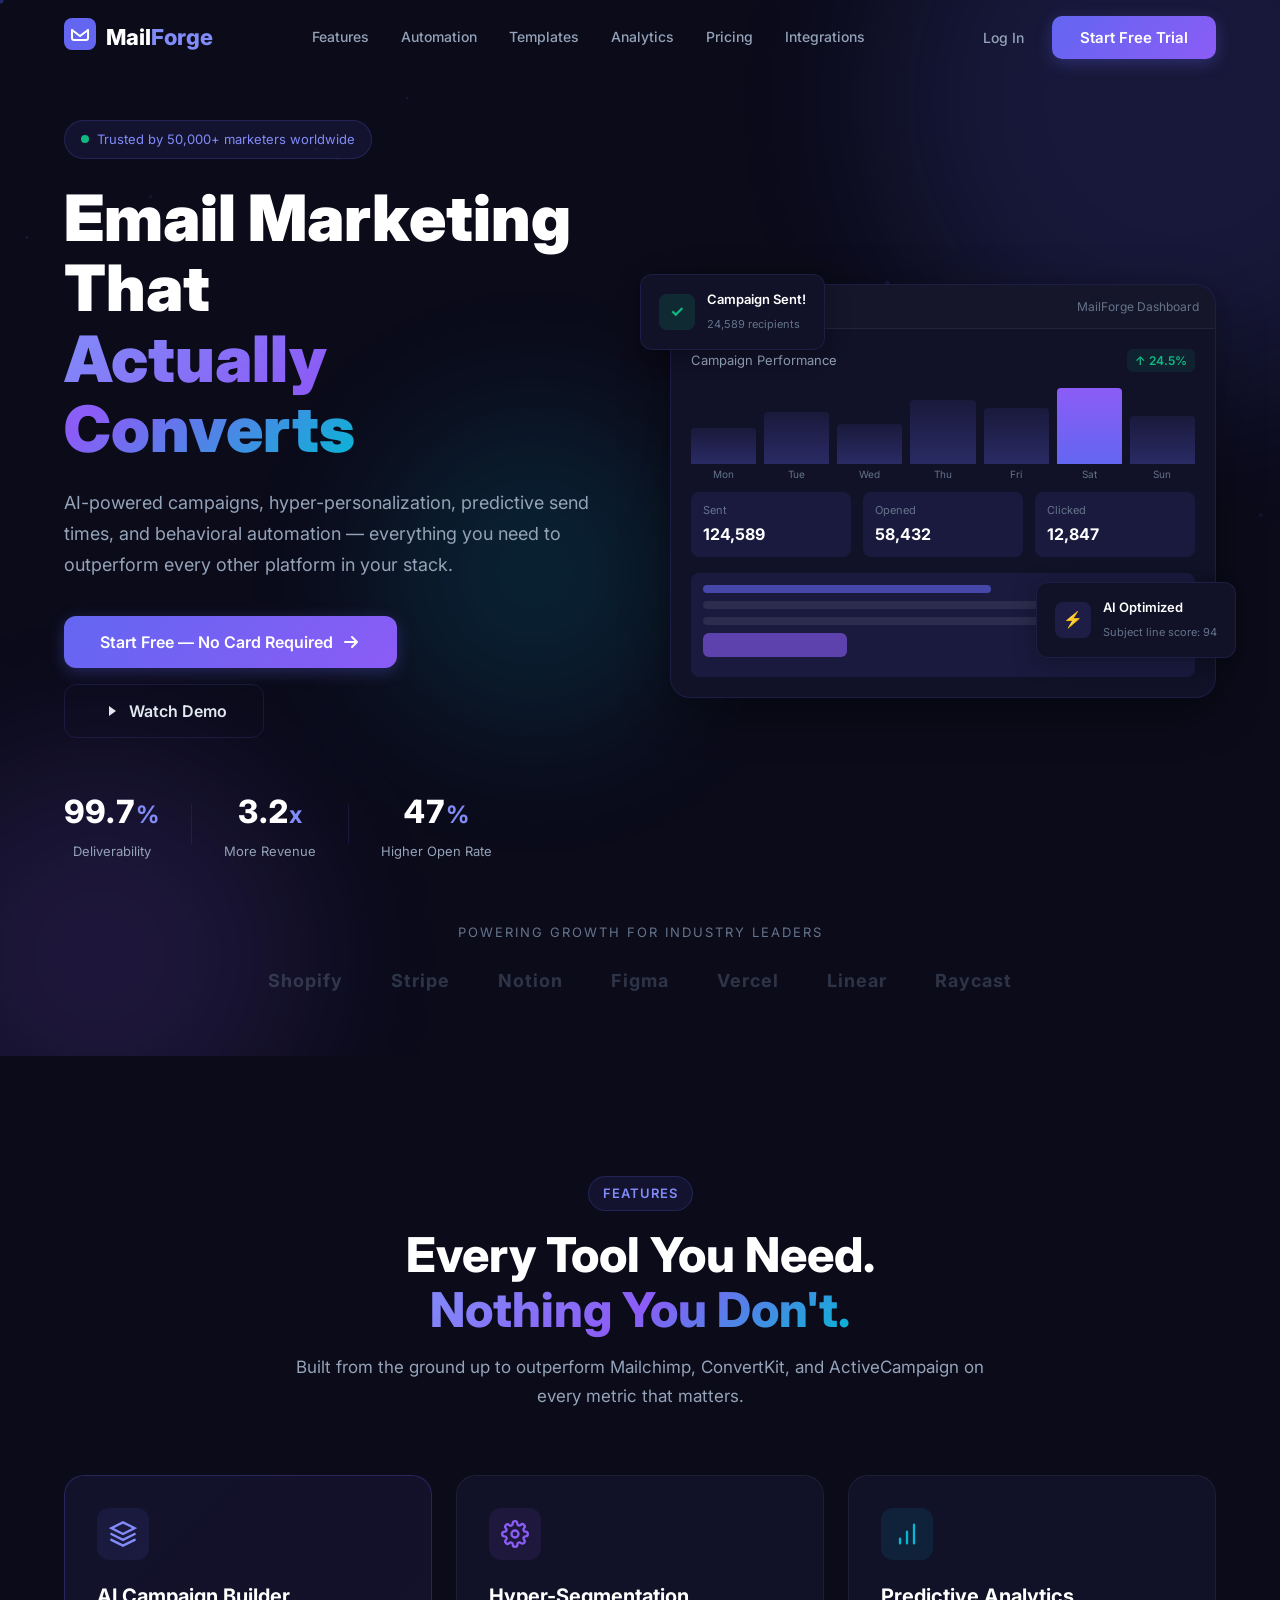
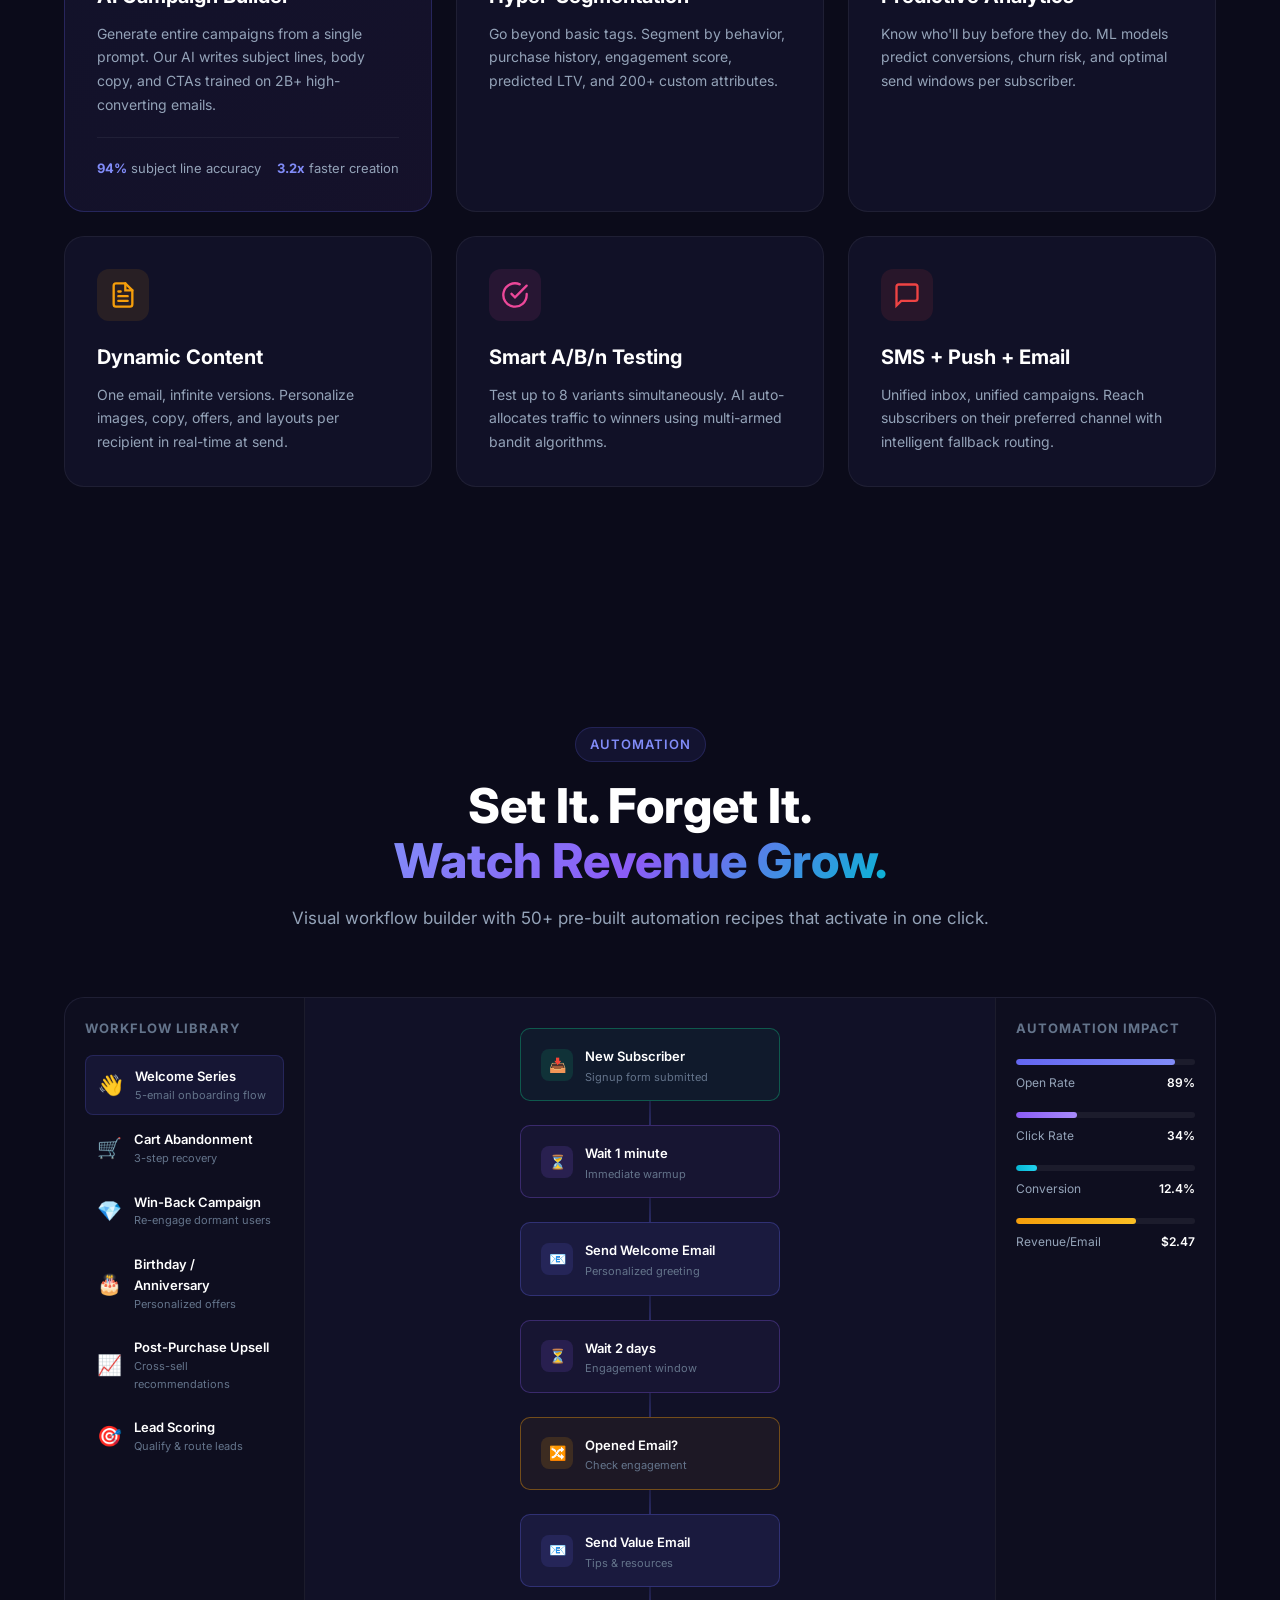
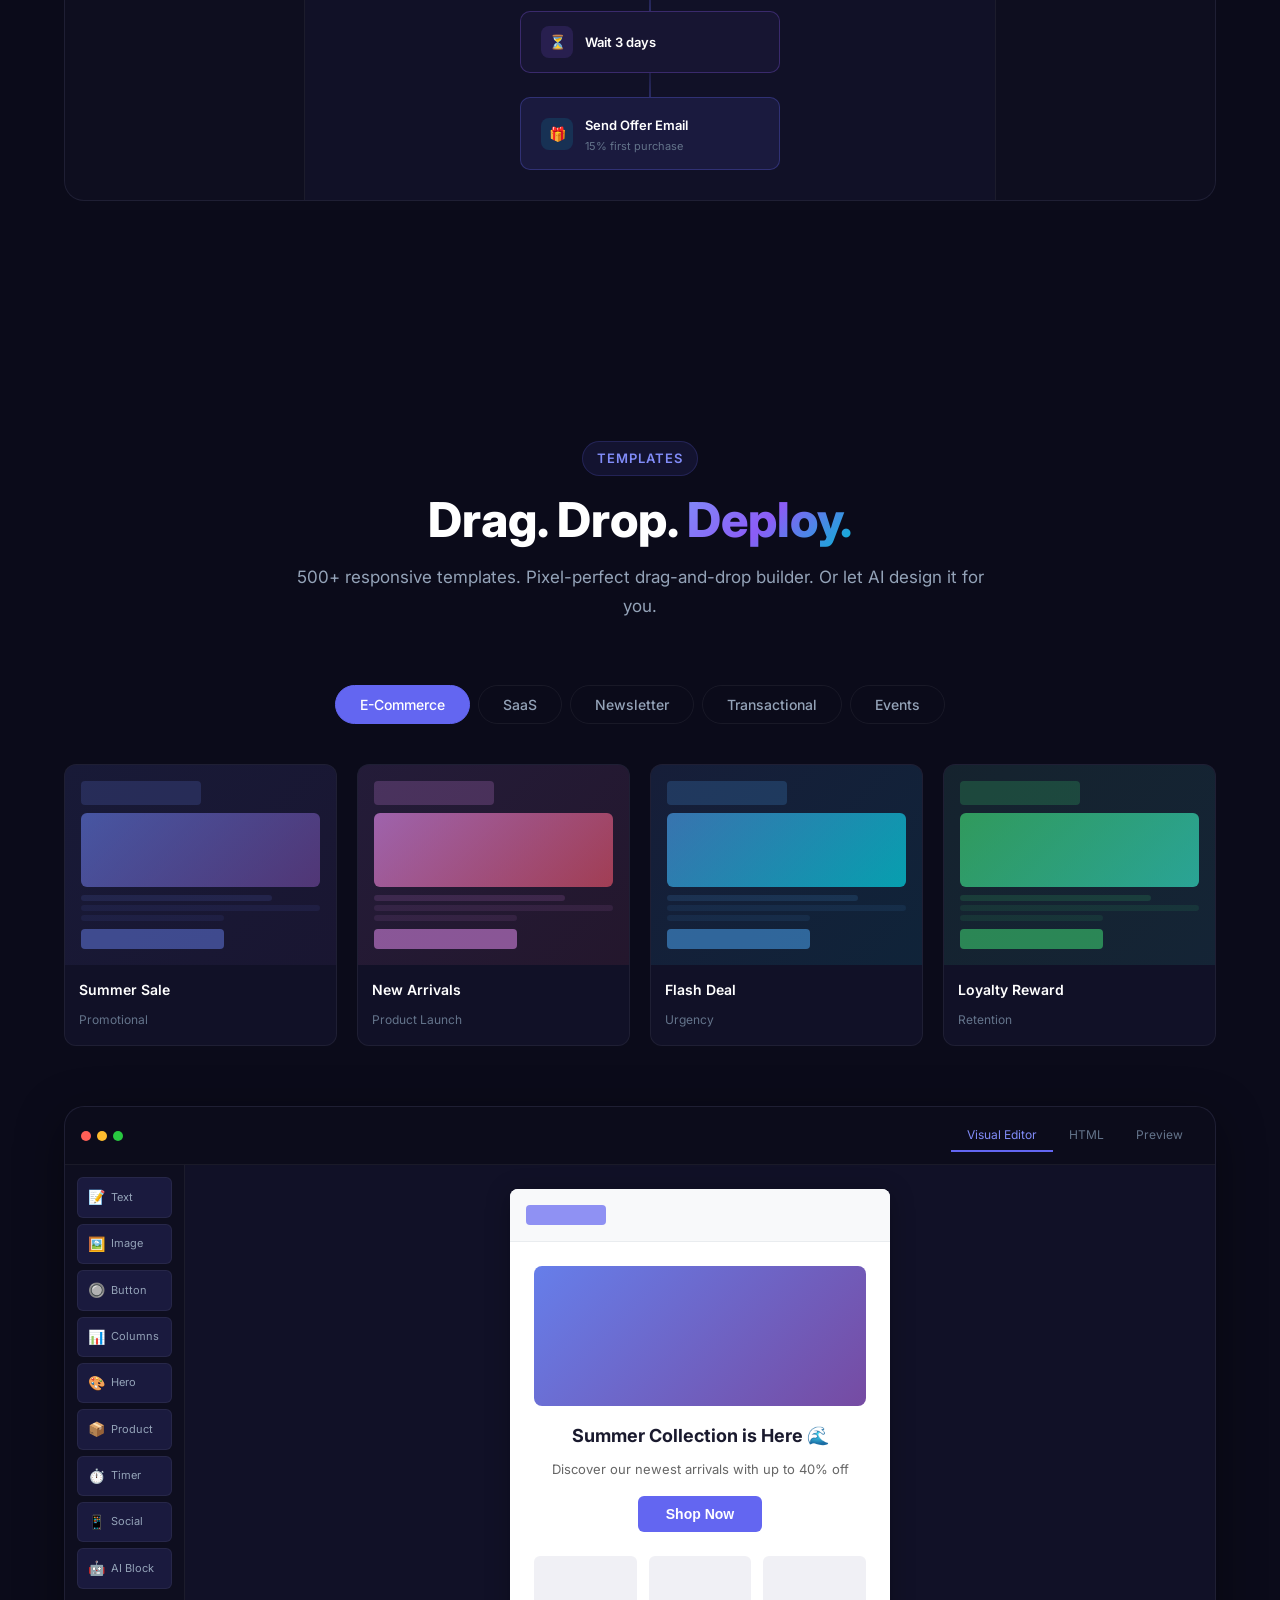
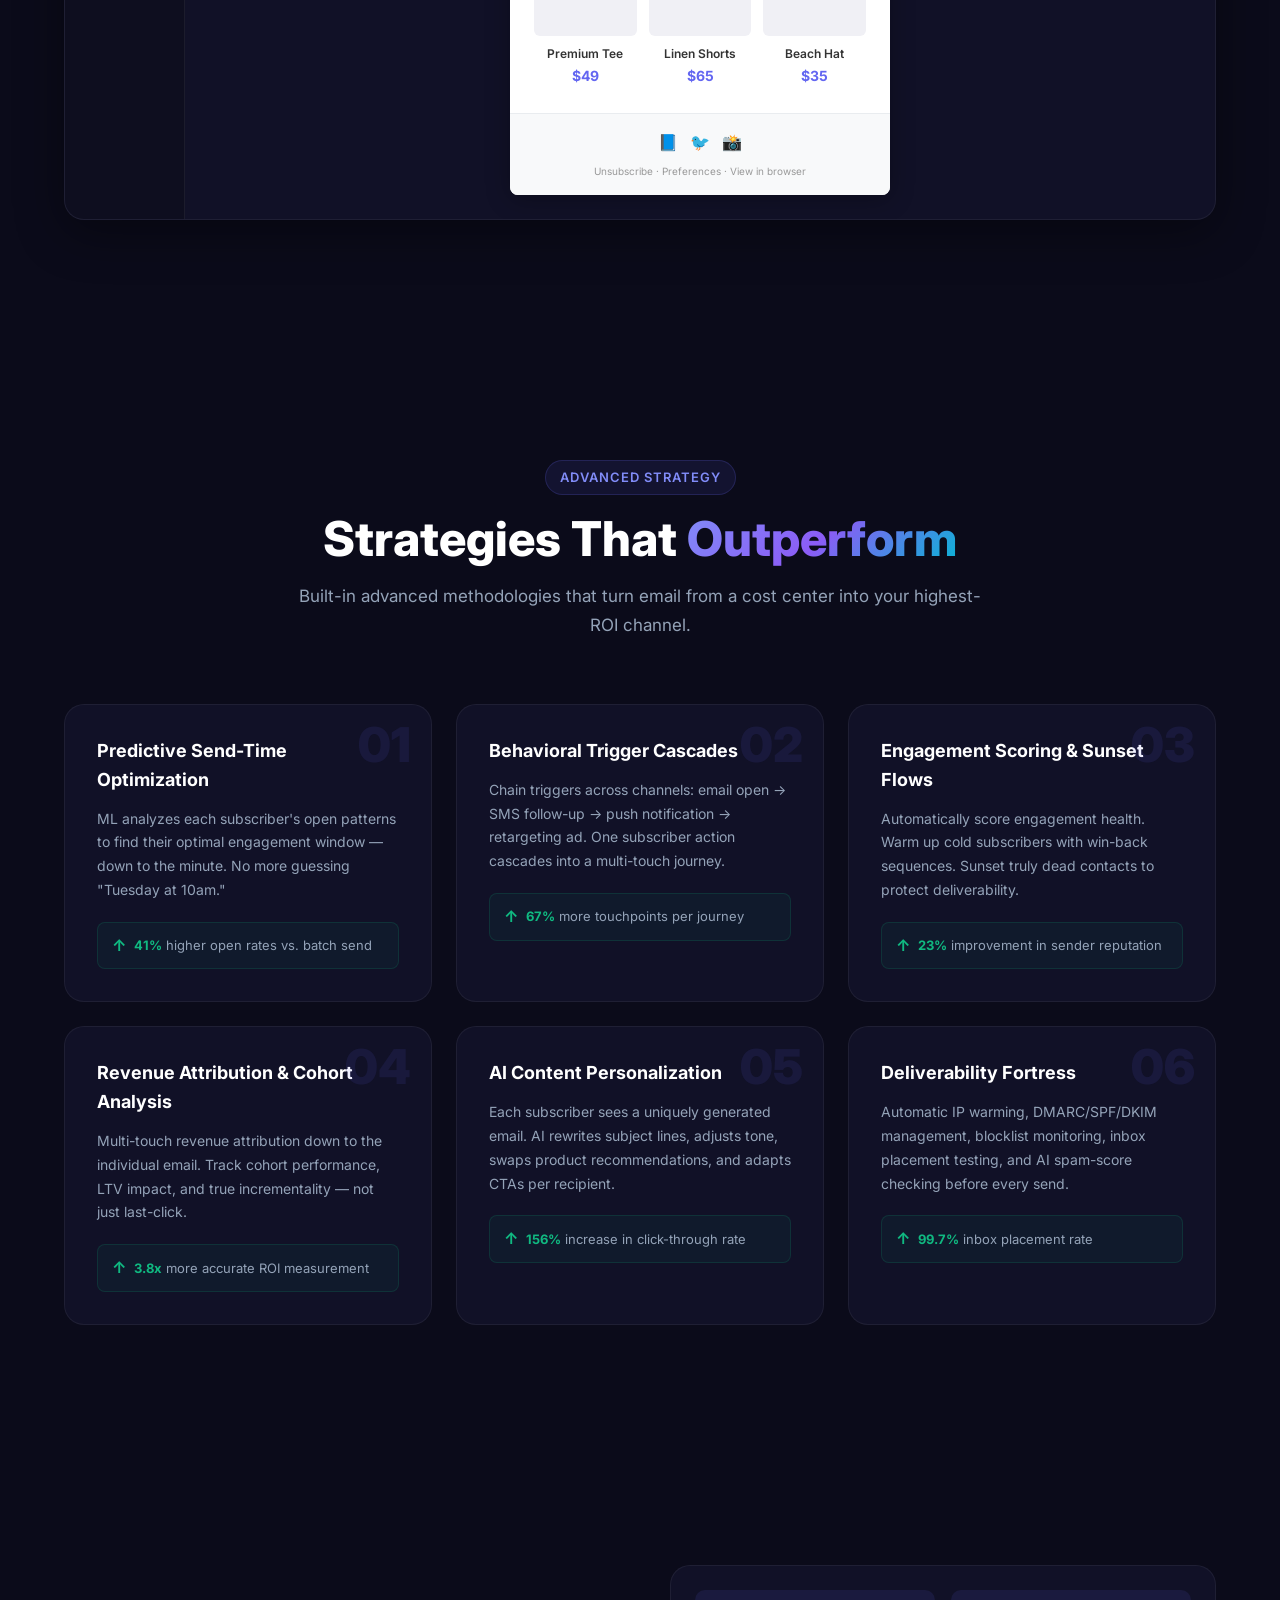
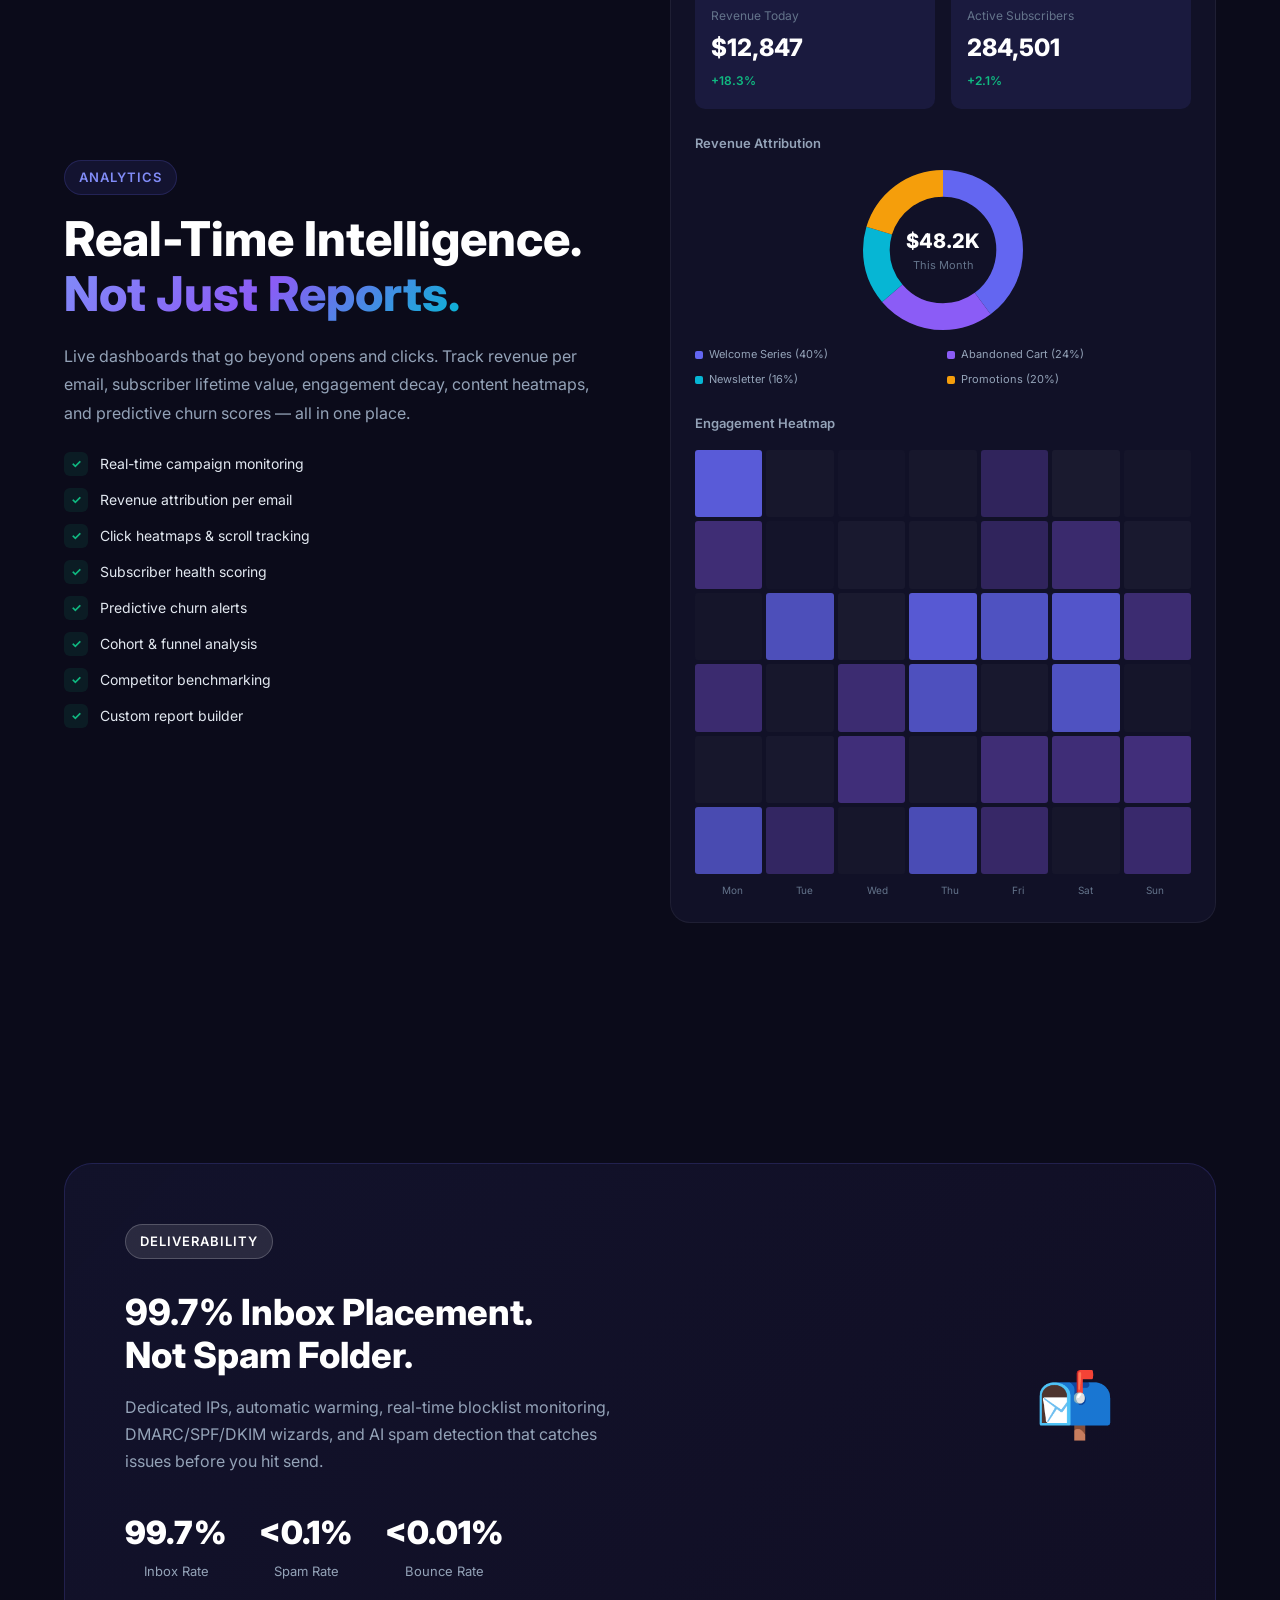
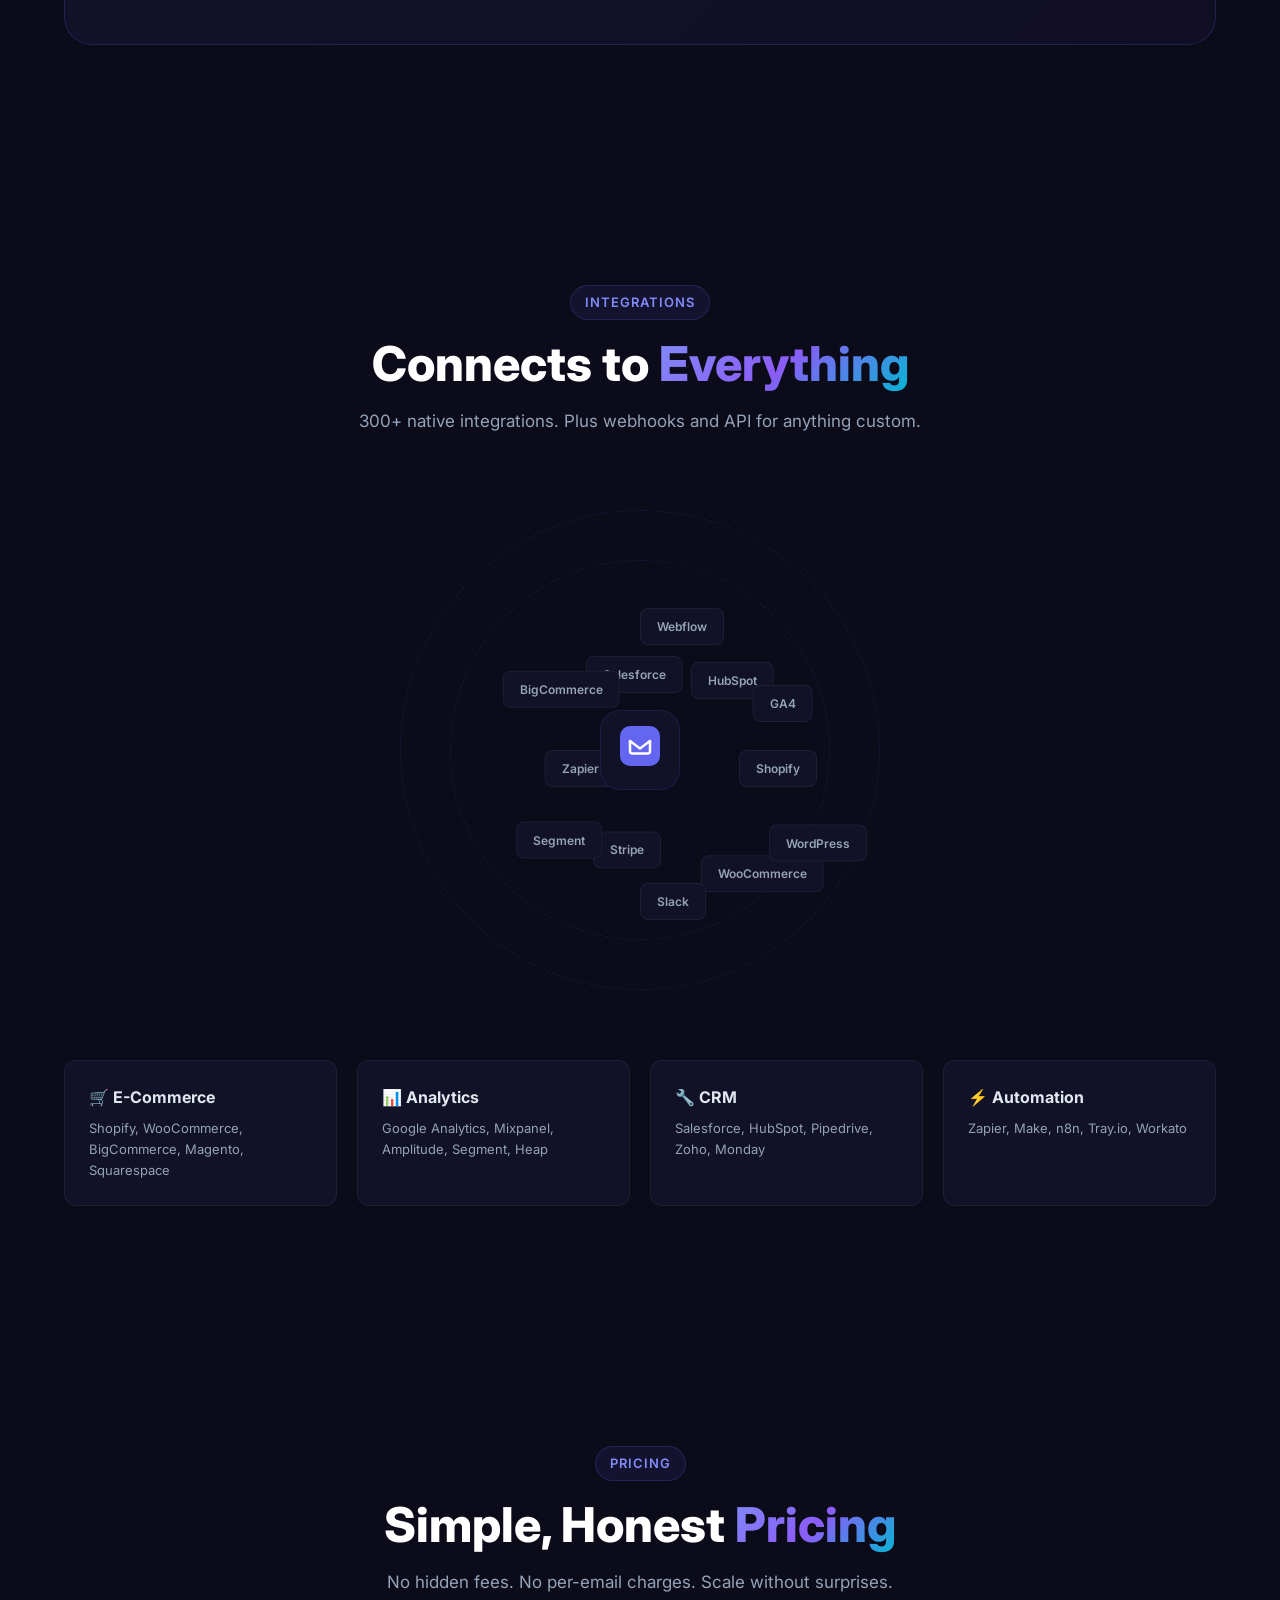
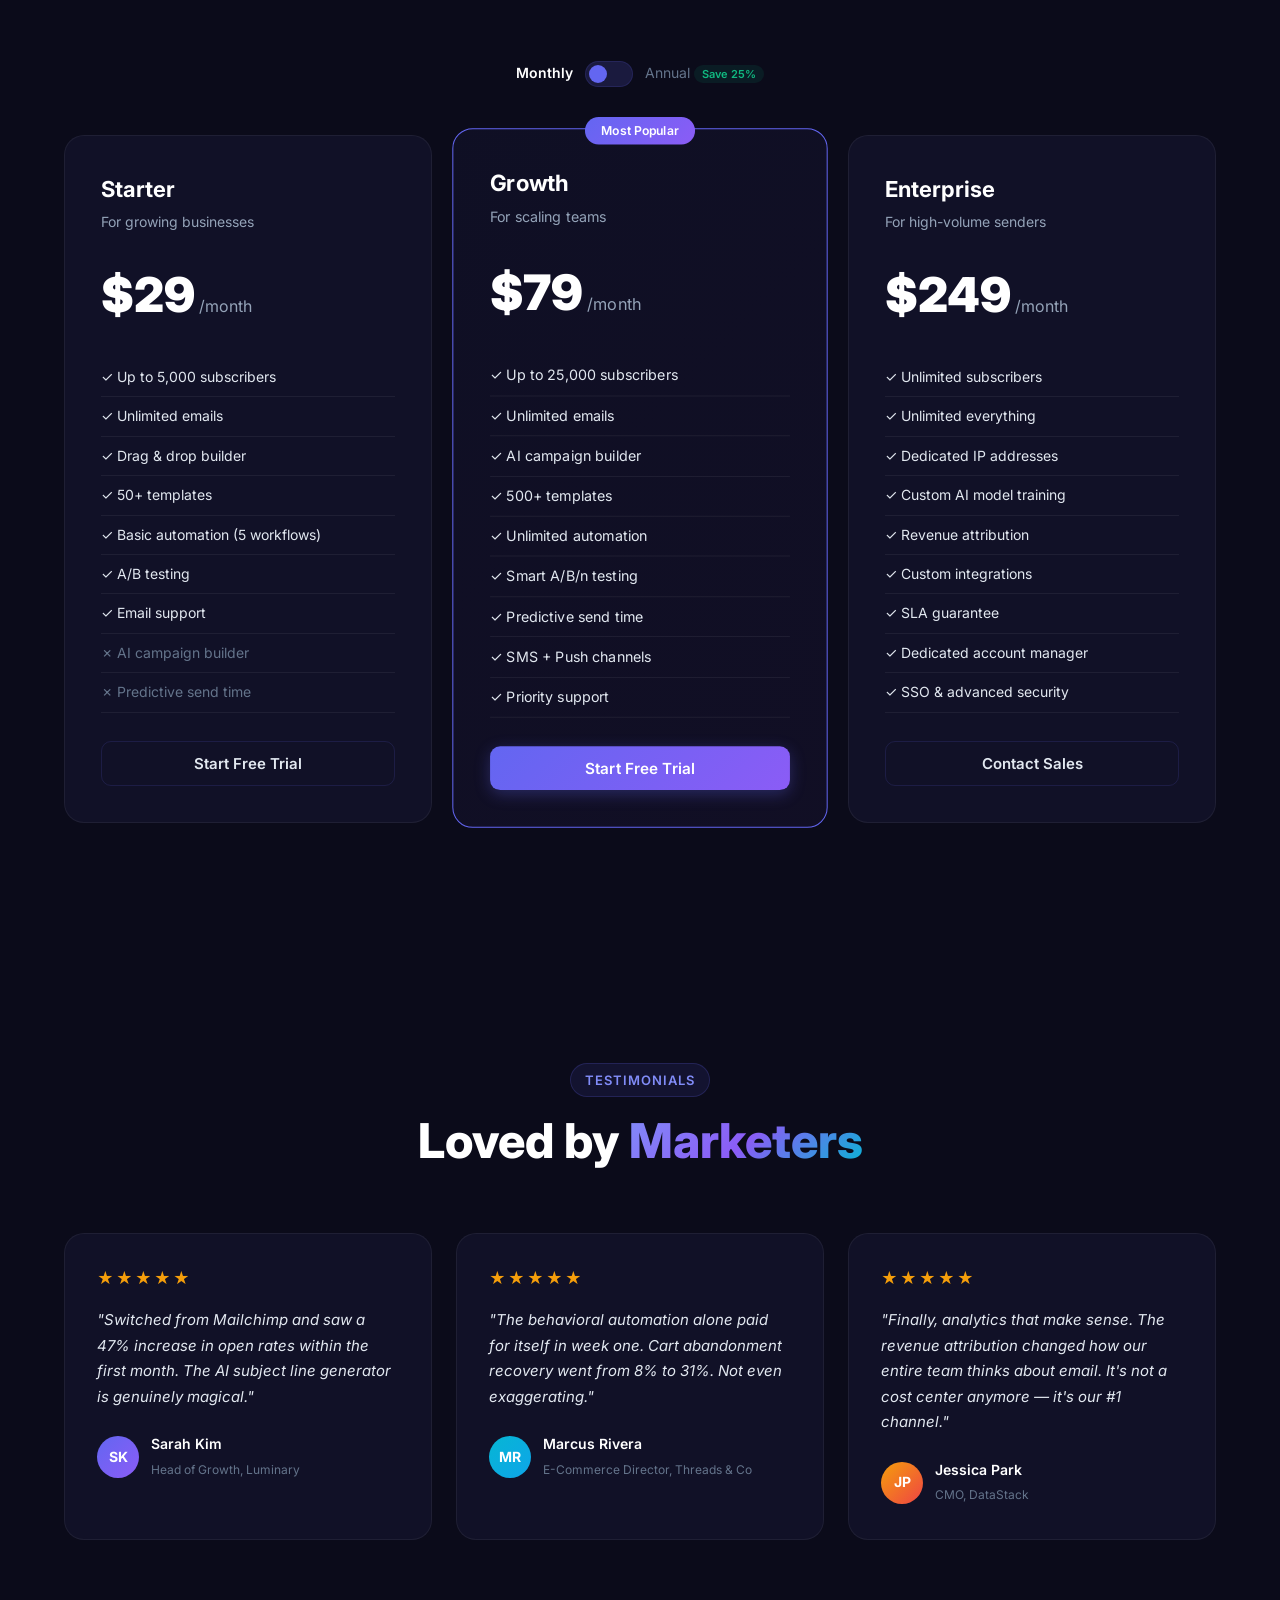
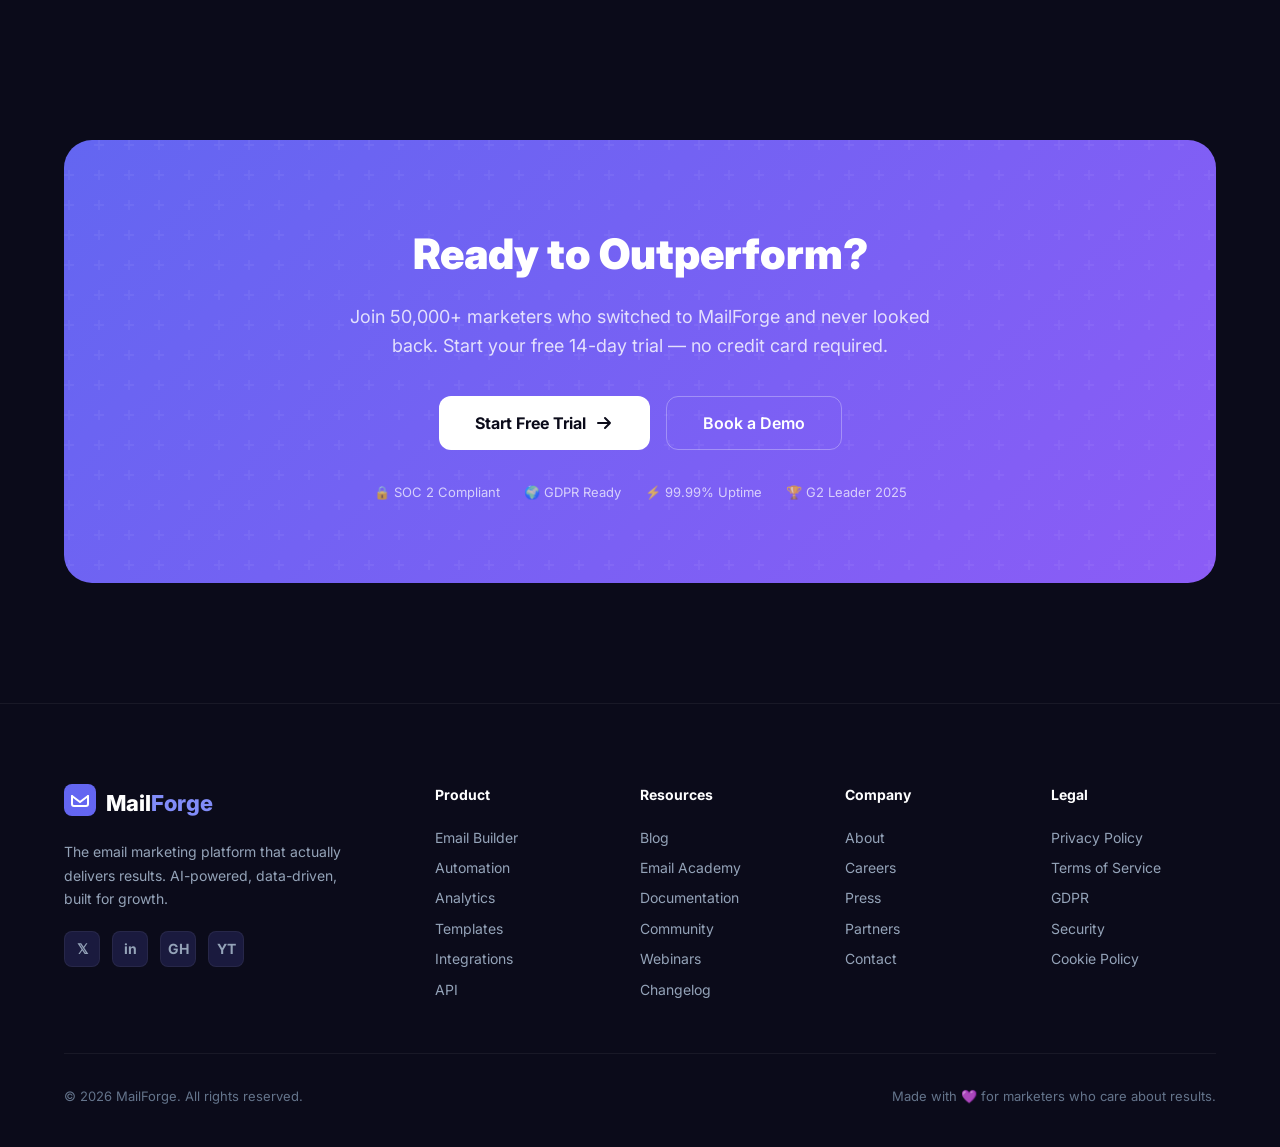
==== index.html @ 2703e4b5 "MailForge - Advanced Email Marketing Platform" ====
<!DOCTYPE html>
<html lang="en">
<head>
    <meta charset="UTF-8">
    <meta name="viewport" content="width=device-width, initial-scale=1.0">
    <title>MailForge — Advanced Email Marketing Platform</title>
    <link rel="preconnect" href="https://fonts.googleapis.com">
    <link href="https://fonts.googleapis.com/css2?family=Inter:wght@300;400;500;600;700;800;900&family=JetBrains+Mono:wght@400;500&display=swap" rel="stylesheet">
    <link rel="stylesheet" href="styles.css">
</head>
<body>
    <!-- Preloader -->
    <div id="preloader">
        <div class="loader-ring">
            <div class="loader-ring-inner"></div>
        </div>
        <p class="loader-text">Loading MailForge</p>
    </div>

    <!-- Floating Particles Background -->
    <canvas id="particles-canvas"></canvas>

    <!-- Navigation -->
    <nav class="navbar" id="navbar">
        <div class="nav-container">
            <a href="#" class="nav-logo">
                <div class="logo-icon">
                    <svg width="32" height="32" viewBox="0 0 32 32" fill="none">
                        <rect width="32" height="32" rx="8" fill="url(#logo-gradient)"/>
                        <path d="M8 12L16 18L24 12" stroke="white" stroke-width="2" stroke-linecap="round"/>
                        <path d="M8 12V20C8 21.1 8.9 22 10 22H22C23.1 22 24 21.1 24 20V12" stroke="white" stroke-width="2" stroke-linecap="round"/>
                        <defs>
                            <linearGradient id="logo-gradient" x1="0" y1="0" x2="32" y2="32">
                                <stop stop-color="#6366F1"/>
                                <stop offset="1" stop-color="#8B5CF6"/>
                            </linearGradient>
                        </defs>
                    </svg>
                </div>
                <span class="logo-text">Mail<span class="logo-accent">Forge</span></span>
            </a>
            <div class="nav-links" id="navLinks">
                <a href="#features" class="nav-link">Features</a>
                <a href="#automation" class="nav-link">Automation</a>
                <a href="#templates" class="nav-link">Templates</a>
                <a href="#analytics" class="nav-link">Analytics</a>
                <a href="#pricing" class="nav-link">Pricing</a>
                <a href="#integrations" class="nav-link">Integrations</a>
            </div>
            <div class="nav-actions">
                <button class="btn-ghost" onclick="openModal('loginModal')">Log In</button>
                <button class="btn-primary" onclick="openModal('signupModal')">Start Free Trial</button>
            </div>
            <button class="nav-toggle" id="navToggle" aria-label="Toggle menu">
                <span></span><span></span><span></span>
            </button>
        </div>
    </nav>

    <!-- Hero Section -->
    <section class="hero" id="hero">
        <div class="hero-bg-shapes">
            <div class="shape shape-1"></div>
            <div class="shape shape-2"></div>
            <div class="shape shape-3"></div>
        </div>
        <div class="container">
            <div class="hero-content">
                <div class="hero-badge" data-aos="fade-up">
                    <span class="badge-dot"></span>
                    <span>Trusted by 50,000+ marketers worldwide</span>
                </div>
                <h1 class="hero-title" data-aos="fade-up" data-aos-delay="100">
                    Email Marketing That<br>
                    <span class="gradient-text">Actually Converts</span>
                </h1>
                <p class="hero-subtitle" data-aos="fade-up" data-aos-delay="200">
                    AI-powered campaigns, hyper-personalization, predictive send times, and behavioral automation — everything you need to outperform every other platform in your stack.
                </p>
                <div class="hero-cta" data-aos="fade-up" data-aos-delay="300">
                    <button class="btn-primary btn-lg" onclick="openModal('signupModal')">
                        Start Free — No Card Required
                        <svg width="20" height="20" viewBox="0 0 20 20" fill="none"><path d="M4 10H16M16 10L11 5M16 10L11 15" stroke="currentColor" stroke-width="2" stroke-linecap="round" stroke-linejoin="round"/></svg>
                    </button>
                    <button class="btn-outline btn-lg" onclick="openModal('demoModal')">
                        <svg width="20" height="20" viewBox="0 0 20 20" fill="none"><path d="M8 5L15 10L8 15V5Z" fill="currentColor"/></svg>
                        Watch Demo
                    </button>
                </div>
                <div class="hero-stats" data-aos="fade-up" data-aos-delay="400">
                    <div class="stat">
                        <span class="stat-number" data-count="99.7">0</span><span class="stat-suffix">%</span>
                        <span class="stat-label">Deliverability</span>
                    </div>
                    <div class="stat-divider"></div>
                    <div class="stat">
                        <span class="stat-number" data-count="3.2">0</span><span class="stat-suffix">x</span>
                        <span class="stat-label">More Revenue</span>
                    </div>
                    <div class="stat-divider"></div>
                    <div class="stat">
                        <span class="stat-number" data-count="47">0</span><span class="stat-suffix">%</span>
                        <span class="stat-label">Higher Open Rate</span>
                    </div>
                </div>
            </div>
            <div class="hero-visual" data-aos="fade-left" data-aos-delay="300">
                <div class="dashboard-preview">
                    <div class="preview-header">
                        <div class="preview-dots">
                            <span class="dot red"></span>
                            <span class="dot yellow"></span>
                            <span class="dot green"></span>
                        </div>
                        <span class="preview-title">MailForge Dashboard</span>
                    </div>
                    <div class="preview-body">
                        <div class="mini-chart">
                            <div class="chart-header">
                                <span>Campaign Performance</span>
                                <span class="chart-badge up">↑ 24.5%</span>
                            </div>
                            <div class="chart-bars">
                                <div class="bar" style="--height: 45%"><span>Mon</span></div>
                                <div class="bar" style="--height: 65%"><span>Tue</span></div>
                                <div class="bar" style="--height: 50%"><span>Wed</span></div>
                                <div class="bar" style="--height: 80%"><span>Thu</span></div>
                                <div class="bar" style="--height: 70%"><span>Fri</span></div>
                                <div class="bar active" style="--height: 95%"><span>Sat</span></div>
                                <div class="bar" style="--height: 60%"><span>Sun</span></div>
                            </div>
                        </div>
                        <div class="mini-stats-row">
                            <div class="mini-stat">
                                <span class="ms-label">Sent</span>
                                <span class="ms-value">124,589</span>
                            </div>
                            <div class="mini-stat">
                                <span class="ms-label">Opened</span>
                                <span class="ms-value">58,432</span>
                            </div>
                            <div class="mini-stat">
                                <span class="ms-label">Clicked</span>
                                <span class="ms-value">12,847</span>
                            </div>
                        </div>
                        <div class="mini-email-preview">
                            <div class="email-line subject"></div>
                            <div class="email-line body long"></div>
                            <div class="email-line body"></div>
                            <div class="email-line cta"></div>
                        </div>
                    </div>
                </div>
                <div class="floating-card card-1">
                    <div class="fc-icon green">✓</div>
                    <div class="fc-text">
                        <span class="fc-title">Campaign Sent!</span>
                        <span class="fc-sub">24,589 recipients</span>
                    </div>
                </div>
                <div class="floating-card card-2">
                    <div class="fc-icon blue">⚡</div>
                    <div class="fc-text">
                        <span class="fc-title">AI Optimized</span>
                        <span class="fc-sub">Subject line score: 94</span>
                    </div>
                </div>
            </div>
        </div>
        <div class="hero-logos">
            <p>Powering growth for industry leaders</p>
            <div class="logo-strip">
                <div class="client-logo">Shopify</div>
                <div class="client-logo">Stripe</div>
                <div class="client-logo">Notion</div>
                <div class="client-logo">Figma</div>
                <div class="client-logo">Vercel</div>
                <div class="client-logo">Linear</div>
                <div class="client-logo">Raycast</div>
            </div>
        </div>
    </section>

    <!-- Features Section -->
    <section class="section features" id="features">
        <div class="container">
            <div class="section-header" data-aos="fade-up">
                <span class="section-tag">Features</span>
                <h2 class="section-title">Every Tool You Need.<br><span class="gradient-text">Nothing You Don't.</span></h2>
                <p class="section-subtitle">Built from the ground up to outperform Mailchimp, ConvertKit, and ActiveCampaign on every metric that matters.</p>
            </div>
            <div class="features-grid">
                <div class="feature-card featured" data-aos="fade-up">
                    <div class="feature-icon">
                        <svg width="28" height="28" viewBox="0 0 24 24" fill="none" stroke="currentColor" stroke-width="2" stroke-linecap="round"><path d="M12 2L2 7l10 5 10-5-10-5zM2 17l10 5 10-5M2 12l10 5 10-5"/></svg>
                    </div>
                    <h3>AI Campaign Builder</h3>
                    <p>Generate entire campaigns from a single prompt. Our AI writes subject lines, body copy, and CTAs trained on 2B+ high-converting emails.</p>
                    <div class="feature-metrics">
                        <span class="metric"><strong>94%</strong> subject line accuracy</span>
                        <span class="metric"><strong>3.2x</strong> faster creation</span>
                    </div>
                </div>
                <div class="feature-card" data-aos="fade-up" data-aos-delay="50">
                    <div class="feature-icon purple">
                        <svg width="28" height="28" viewBox="0 0 24 24" fill="none" stroke="currentColor" stroke-width="2" stroke-linecap="round"><circle cx="12" cy="12" r="3"/><path d="M19.4 15a1.65 1.65 0 00.33 1.82l.06.06a2 2 0 010 2.83 2 2 0 01-2.83 0l-.06-.06a1.65 1.65 0 00-1.82-.33 1.65 1.65 0 00-1 1.51V21a2 2 0 01-4 0v-.09A1.65 1.65 0 009 19.4a1.65 1.65 0 00-1.82.33l-.06.06a2 2 0 01-2.83-2.83l.06-.06A1.65 1.65 0 004.68 15a1.65 1.65 0 00-1.51-1H3a2 2 0 010-4h.09A1.65 1.65 0 004.6 9a1.65 1.65 0 00-.33-1.82l-.06-.06a2 2 0 012.83-2.83l.06.06A1.65 1.65 0 009 4.68a1.65 1.65 0 001-1.51V3a2 2 0 014 0v.09a1.65 1.65 0 001 1.51 1.65 1.65 0 001.82-.33l.06-.06a2 2 0 012.83 2.83l-.06.06A1.65 1.65 0 0019.4 9a1.65 1.65 0 001.51 1H21a2 2 0 010 4h-.09a1.65 1.65 0 00-1.51 1z"/></svg>
                    </div>
                    <h3>Hyper-Segmentation</h3>
                    <p>Go beyond basic tags. Segment by behavior, purchase history, engagement score, predicted LTV, and 200+ custom attributes.</p>
                </div>
                <div class="feature-card" data-aos="fade-up" data-aos-delay="100">
                    <div class="feature-icon teal">
                        <svg width="28" height="28" viewBox="0 0 24 24" fill="none" stroke="currentColor" stroke-width="2" stroke-linecap="round"><path d="M12 20V10M18 20V4M6 20v-4"/></svg>
                    </div>
                    <h3>Predictive Analytics</h3>
                    <p>Know who'll buy before they do. ML models predict conversions, churn risk, and optimal send windows per subscriber.</p>
                </div>
                <div class="feature-card" data-aos="fade-up" data-aos-delay="150">
                    <div class="feature-icon orange">
                        <svg width="28" height="28" viewBox="0 0 24 24" fill="none" stroke="currentColor" stroke-width="2" stroke-linecap="round"><path d="M14 2H6a2 2 0 00-2 2v16a2 2 0 002 2h12a2 2 0 002-2V8z"/><path d="M14 2v6h6M16 13H8M16 17H8M10 9H8"/></svg>
                    </div>
                    <h3>Dynamic Content</h3>
                    <p>One email, infinite versions. Personalize images, copy, offers, and layouts per recipient in real-time at send.</p>
                </div>
                <div class="feature-card" data-aos="fade-up" data-aos-delay="200">
                    <div class="feature-icon pink">
                        <svg width="28" height="28" viewBox="0 0 24 24" fill="none" stroke="currentColor" stroke-width="2" stroke-linecap="round"><path d="M22 11.08V12a10 10 0 11-5.93-9.14"/><path d="M22 4L12 14.01l-3-3"/></svg>
                    </div>
                    <h3>Smart A/B/n Testing</h3>
                    <p>Test up to 8 variants simultaneously. AI auto-allocates traffic to winners using multi-armed bandit algorithms.</p>
                </div>
                <div class="feature-card" data-aos="fade-up" data-aos-delay="250">
                    <div class="feature-icon red">
                        <svg width="28" height="28" viewBox="0 0 24 24" fill="none" stroke="currentColor" stroke-width="2" stroke-linecap="round"><path d="M21 15a2 2 0 01-2 2H7l-4 4V5a2 2 0 012-2h14a2 2 0 012 2z"/></svg>
                    </div>
                    <h3>SMS + Push + Email</h3>
                    <p>Unified inbox, unified campaigns. Reach subscribers on their preferred channel with intelligent fallback routing.</p>
                </div>
            </div>
        </div>
    </section>

    <!-- Automation Section -->
    <section class="section automation-section" id="automation">
        <div class="container">
            <div class="section-header" data-aos="fade-up">
                <span class="section-tag">Automation</span>
                <h2 class="section-title">Set It. Forget It.<br><span class="gradient-text">Watch Revenue Grow.</span></h2>
                <p class="section-subtitle">Visual workflow builder with 50+ pre-built automation recipes that activate in one click.</p>
            </div>
            <div class="automation-builder" data-aos="fade-up">
                <div class="builder-sidebar">
                    <h4>Workflow Library</h4>
                    <div class="workflow-list">
                        <div class="workflow-item active" data-workflow="welcome">
                            <div class="wi-icon">👋</div>
                            <div class="wi-info">
                                <span class="wi-name">Welcome Series</span>
                                <span class="wi-desc">5-email onboarding flow</span>
                            </div>
                        </div>
                        <div class="workflow-item" data-workflow="abandon">
                            <div class="wi-icon">🛒</div>
                            <div class="wi-info">
                                <span class="wi-name">Cart Abandonment</span>
                                <span class="wi-desc">3-step recovery</span>
                            </div>
                        </div>
                        <div class="workflow-item" data-workflow="winback">
                            <div class="wi-icon">💎</div>
                            <div class="wi-info">
                                <span class="wi-name">Win-Back Campaign</span>
                                <span class="wi-desc">Re-engage dormant users</span>
                            </div>
                        </div>
                        <div class="workflow-item" data-workflow="birthday">
                            <div class="wi-icon">🎂</div>
                            <div class="wi-info">
                                <span class="wi-name">Birthday / Anniversary</span>
                                <span class="wi-desc">Personalized offers</span>
                            </div>
                        </div>
                        <div class="workflow-item" data-workflow="upsell">
                            <div class="wi-icon">📈</div>
                            <div class="wi-info">
                                <span class="wi-name">Post-Purchase Upsell</span>
                                <span class="wi-desc">Cross-sell recommendations</span>
                            </div>
                        </div>
                        <div class="workflow-item" data-workflow="leadscoring">
                            <div class="wi-icon">🎯</div>
                            <div class="wi-info">
                                <span class="wi-name">Lead Scoring</span>
                                <span class="wi-desc">Qualify & route leads</span>
                            </div>
                        </div>
                    </div>
                </div>
                <div class="builder-canvas">
                    <div class="workflow-visual" id="workflowCanvas">
                        <!-- Populated by JS -->
                    </div>
                </div>
                <div class="builder-stats">
                    <h4>Automation Impact</h4>
                    <div class="auto-stat">
                        <div class="as-bar"><div class="as-fill" style="--width: 89%"></div></div>
                        <div class="as-info">
                            <span>Open Rate</span><span class="as-val">89%</span>
                        </div>
                    </div>
                    <div class="auto-stat">
                        <div class="as-bar"><div class="as-fill purple" style="--width: 34%"></div></div>
                        <div class="as-info">
                            <span>Click Rate</span><span class="as-val">34%</span>
                        </div>
                    </div>
                    <div class="auto-stat">
                        <div class="as-bar"><div class="as-fill teal" style="--width: 12%"></div></div>
                        <div class="as-info">
                            <span>Conversion</span><span class="as-val">12.4%</span>
                        </div>
                    </div>
                    <div class="auto-stat">
                        <div class="as-bar"><div class="as-fill orange" style="--width: 67%"></div></div>
                        <div class="as-info">
                            <span>Revenue/Email</span><span class="as-val">$2.47</span>
                        </div>
                    </div>
                </div>
            </div>
        </div>
    </section>

    <!-- Email Builder / Templates Section -->
    <section class="section templates-section" id="templates">
        <div class="container">
            <div class="section-header" data-aos="fade-up">
                <span class="section-tag">Templates</span>
                <h2 class="section-title">Drag. Drop. <span class="gradient-text">Deploy.</span></h2>
                <p class="section-subtitle">500+ responsive templates. Pixel-perfect drag-and-drop builder. Or let AI design it for you.</p>
            </div>
            <div class="template-showcase" data-aos="fade-up">
                <div class="template-tabs">
                    <button class="tab-btn active" data-tab="ecommerce">E-Commerce</button>
                    <button class="tab-btn" data-tab="saas">SaaS</button>
                    <button class="tab-btn" data-tab="newsletter">Newsletter</button>
                    <button class="tab-btn" data-tab="transactional">Transactional</button>
                    <button class="tab-btn" data-tab="events">Events</button>
                </div>
                <div class="template-grid" id="templateGrid">
                    <!-- Populated by JS -->
                </div>
            </div>
            <div class="builder-demo" data-aos="fade-up">
                <div class="demo-window">
                    <div class="demo-header">
                        <div class="preview-dots">
                            <span class="dot red"></span>
                            <span class="dot yellow"></span>
                            <span class="dot green"></span>
                        </div>
                        <div class="demo-tabs">
                            <span class="demo-tab active">Visual Editor</span>
                            <span class="demo-tab">HTML</span>
                            <span class="demo-tab">Preview</span>
                        </div>
                    </div>
                    <div class="demo-body">
                        <div class="demo-sidebar">
                            <div class="demo-block" draggable="true">
                                <span>📝</span> Text
                            </div>
                            <div class="demo-block" draggable="true">
                                <span>🖼️</span> Image
                            </div>
                            <div class="demo-block" draggable="true">
                                <span>🔘</span> Button
                            </div>
                            <div class="demo-block" draggable="true">
                                <span>📊</span> Columns
                            </div>
                            <div class="demo-block" draggable="true">
                                <span>🎨</span> Hero
                            </div>
                            <div class="demo-block" draggable="true">
                                <span>📦</span> Product
                            </div>
                            <div class="demo-block" draggable="true">
                                <span>⏱️</span> Timer
                            </div>
                            <div class="demo-block" draggable="true">
                                <span>📱</span> Social
                            </div>
                            <div class="demo-block" draggable="true">
                                <span>🤖</span> AI Block
                            </div>
                        </div>
                        <div class="demo-canvas">
                            <div class="email-builder-preview">
                                <div class="ebp-header">
                                    <div class="ebp-logo"></div>
                                </div>
                                <div class="ebp-hero">
                                    <div class="ebp-hero-img"></div>
                                    <h3>Summer Collection is Here 🌊</h3>
                                    <p>Discover our newest arrivals with up to 40% off</p>
                                    <button class="ebp-cta">Shop Now</button>
                                </div>
                                <div class="ebp-products">
                                    <div class="ebp-product">
                                        <div class="ebp-product-img"></div>
                                        <span class="ebp-product-name">Premium Tee</span>
                                        <span class="ebp-product-price">$49</span>
                                    </div>
                                    <div class="ebp-product">
                                        <div class="ebp-product-img"></div>
                                        <span class="ebp-product-name">Linen Shorts</span>
                                        <span class="ebp-product-price">$65</span>
                                    </div>
                                    <div class="ebp-product">
                                        <div class="ebp-product-img"></div>
                                        <span class="ebp-product-name">Beach Hat</span>
                                        <span class="ebp-product-price">$35</span>
                                    </div>
                                </div>
                                <div class="ebp-footer">
                                    <div class="ebp-social">
                                        <span>📘</span><span>🐦</span><span>📸</span>
                                    </div>
                                    <p>Unsubscribe · Preferences · View in browser</p>
                                </div>
                            </div>
                        </div>
                    </div>
                </div>
            </div>
        </div>
    </section>

    <!-- Advanced Strategy Section -->
    <section class="section strategy-section" id="strategy">
        <div class="container">
            <div class="section-header" data-aos="fade-up">
                <span class="section-tag">Advanced Strategy</span>
                <h2 class="section-title">Strategies That <span class="gradient-text">Outperform</span></h2>
                <p class="section-subtitle">Built-in advanced methodologies that turn email from a cost center into your highest-ROI channel.</p>
            </div>
            <div class="strategy-grid">
                <div class="strategy-card" data-aos="fade-up">
                    <div class="sc-number">01</div>
                    <h3>Predictive Send-Time Optimization</h3>
                    <p>ML analyzes each subscriber's open patterns to find their optimal engagement window — down to the minute. No more guessing "Tuesday at 10am."</p>
                    <div class="sc-result">
                        <span class="sc-arrow">↑</span>
                        <span><strong>41%</strong> higher open rates vs. batch send</span>
                    </div>
                </div>
                <div class="strategy-card" data-aos="fade-up" data-aos-delay="50">
                    <div class="sc-number">02</div>
                    <h3>Behavioral Trigger Cascades</h3>
                    <p>Chain triggers across channels: email open → SMS follow-up → push notification → retargeting ad. One subscriber action cascades into a multi-touch journey.</p>
                    <div class="sc-result">
                        <span class="sc-arrow">↑</span>
                        <span><strong>67%</strong> more touchpoints per journey</span>
                    </div>
                </div>
                <div class="strategy-card" data-aos="fade-up" data-aos-delay="100">
                    <div class="sc-number">03</div>
                    <h3>Engagement Scoring & Sunset Flows</h3>
                    <p>Automatically score engagement health. Warm up cold subscribers with win-back sequences. Sunset truly dead contacts to protect deliverability.</p>
                    <div class="sc-result">
                        <span class="sc-arrow">↑</span>
                        <span><strong>23%</strong> improvement in sender reputation</span>
                    </div>
                </div>
                <div class="strategy-card" data-aos="fade-up" data-aos-delay="150">
                    <div class="sc-number">04</div>
                    <h3>Revenue Attribution & Cohort Analysis</h3>
                    <p>Multi-touch revenue attribution down to the individual email. Track cohort performance, LTV impact, and true incrementality — not just last-click.</p>
                    <div class="sc-result">
                        <span class="sc-arrow">↑</span>
                        <span><strong>3.8x</strong> more accurate ROI measurement</span>
                    </div>
                </div>
                <div class="strategy-card" data-aos="fade-up" data-aos-delay="200">
                    <div class="sc-number">05</div>
                    <h3>AI Content Personalization</h3>
                    <p>Each subscriber sees a uniquely generated email. AI rewrites subject lines, adjusts tone, swaps product recommendations, and adapts CTAs per recipient.</p>
                    <div class="sc-result">
                        <span class="sc-arrow">↑</span>
                        <span><strong>156%</strong> increase in click-through rate</span>
                    </div>
                </div>
                <div class="strategy-card" data-aos="fade-up" data-aos-delay="250">
                    <div class="sc-number">06</div>
                    <h3>Deliverability Fortress</h3>
                    <p>Automatic IP warming, DMARC/SPF/DKIM management, blocklist monitoring, inbox placement testing, and AI spam-score checking before every send.</p>
                    <div class="sc-result">
                        <span class="sc-arrow">↑</span>
                        <span><strong>99.7%</strong> inbox placement rate</span>
                    </div>
                </div>
            </div>
        </div>
    </section>

    <!-- Analytics Section -->
    <section class="section analytics-section" id="analytics">
        <div class="container">
            <div class="split-layout">
                <div class="split-content" data-aos="fade-right">
                    <span class="section-tag">Analytics</span>
                    <h2 class="section-title">Real-Time Intelligence.<br><span class="gradient-text">Not Just Reports.</span></h2>
                    <p>Live dashboards that go beyond opens and clicks. Track revenue per email, subscriber lifetime value, engagement decay, content heatmaps, and predictive churn scores — all in one place.</p>
                    <div class="analytics-features">
                        <div class="af-item">
                            <div class="af-check">✓</div>
                            <span>Real-time campaign monitoring</span>
                        </div>
                        <div class="af-item">
                            <div class="af-check">✓</div>
                            <span>Revenue attribution per email</span>
                        </div>
                        <div class="af-item">
                            <div class="af-check">✓</div>
                            <span>Click heatmaps & scroll tracking</span>
                        </div>
                        <div class="af-item">
                            <div class="af-check">✓</div>
                            <span>Subscriber health scoring</span>
                        </div>
                        <div class="af-item">
                            <div class="af-check">✓</div>
                            <span>Predictive churn alerts</span>
                        </div>
                        <div class="af-item">
                            <div class="af-check">✓</div>
                            <span>Cohort & funnel analysis</span>
                        </div>
                        <div class="af-item">
                            <div class="af-check">✓</div>
                            <span>Competitor benchmarking</span>
                        </div>
                        <div class="af-item">
                            <div class="af-check">✓</div>
                            <span>Custom report builder</span>
                        </div>
                    </div>
                </div>
                <div class="split-visual" data-aos="fade-left">
                    <div class="analytics-dashboard">
                        <div class="ad-row">
                            <div class="ad-card">
                                <span class="ad-label">Revenue Today</span>
                                <span class="ad-value">$12,847</span>
                                <span class="ad-change up">+18.3%</span>
                            </div>
                            <div class="ad-card">
                                <span class="ad-label">Active Subscribers</span>
                                <span class="ad-value">284,501</span>
                                <span class="ad-change up">+2.1%</span>
                            </div>
                        </div>
                        <div class="ad-chart">
                            <div class="chart-title">Revenue Attribution</div>
                            <div class="donut-chart">
                                <svg viewBox="0 0 120 120">
                                    <circle cx="60" cy="60" r="50" fill="none" stroke="#1e1e2e" stroke-width="20"/>
                                    <circle cx="60" cy="60" r="50" fill="none" stroke="#6366F1" stroke-width="20" stroke-dasharray="125 189" stroke-dashoffset="0" class="donut-segment"/>
                                    <circle cx="60" cy="60" r="50" fill="none" stroke="#8B5CF6" stroke-width="20" stroke-dasharray="75 239" stroke-dashoffset="-125" class="donut-segment"/>
                                    <circle cx="60" cy="60" r="50" fill="none" stroke="#06B6D4" stroke-width="20" stroke-dasharray="50 264" stroke-dashoffset="-200" class="donut-segment"/>
                                    <circle cx="60" cy="60" r="50" fill="none" stroke="#F59E0B" stroke-width="20" stroke-dasharray="64 250" stroke-dashoffset="-250" class="donut-segment"/>
                                </svg>
                                <div class="donut-center">
                                    <span class="dc-value">$48.2K</span>
                                    <span class="dc-label">This Month</span>
                                </div>
                            </div>
                            <div class="donut-legend">
                                <span><i style="background:#6366F1"></i> Welcome Series (40%)</span>
                                <span><i style="background:#8B5CF6"></i> Abandoned Cart (24%)</span>
                                <span><i style="background:#06B6D4"></i> Newsletter (16%)</span>
                                <span><i style="background:#F59E0B"></i> Promotions (20%)</span>
                            </div>
                        </div>
                        <div class="ad-heatmap">
                            <div class="chart-title">Engagement Heatmap</div>
                            <div class="heatmap-grid">
                                <!-- Generated by JS -->
                            </div>
                            <div class="heatmap-labels">
                                <span>Mon</span><span>Tue</span><span>Wed</span><span>Thu</span><span>Fri</span><span>Sat</span><span>Sun</span>
                            </div>
                        </div>
                    </div>
                </div>
            </div>
        </div>
    </section>

    <!-- Deliverability Section -->
    <section class="section deliverability-section">
        <div class="container">
            <div class="deliverability-card" data-aos="fade-up">
                <div class="dc-content">
                    <span class="section-tag light">Deliverability</span>
                    <h2>99.7% Inbox Placement.<br>Not Spam Folder.</h2>
                    <p>Dedicated IPs, automatic warming, real-time blocklist monitoring, DMARC/SPF/DKIM wizards, and AI spam detection that catches issues before you hit send.</p>
                    <div class="dc-metrics">
                        <div class="dc-metric">
                            <span class="dcm-value">99.7%</span>
                            <span class="dcm-label">Inbox Rate</span>
                        </div>
                        <div class="dc-metric">
                            <span class="dcm-value">&lt;0.1%</span>
                            <span class="dcm-label">Spam Rate</span>
                        </div>
                        <div class="dc-metric">
                            <span class="dcm-value">&lt;0.01%</span>
                            <span class="dcm-label">Bounce Rate</span>
                        </div>
                    </div>
                </div>
                <div class="dc-visual">
                    <div class="inbox-animation">
                        <div class="inbox-icon">📬</div>
                        <div class="inbox-rays">
                            <span></span><span></span><span></span><span></span><span></span><span></span>
                        </div>
                    </div>
                </div>
            </div>
        </div>
    </section>

    <!-- Integrations Section -->
    <section class="section integrations-section" id="integrations">
        <div class="container">
            <div class="section-header" data-aos="fade-up">
                <span class="section-tag">Integrations</span>
                <h2 class="section-title">Connects to <span class="gradient-text">Everything</span></h2>
                <p class="section-subtitle">300+ native integrations. Plus webhooks and API for anything custom.</p>
            </div>
            <div class="integrations-orbit" data-aos="fade-up">
                <div class="orbit-center">
                    <div class="orbit-logo">
                        <svg width="40" height="40" viewBox="0 0 32 32" fill="none">
                            <rect width="32" height="32" rx="8" fill="url(#logo-gradient2)"/>
                            <path d="M8 12L16 18L24 12" stroke="white" stroke-width="2" stroke-linecap="round"/>
                            <path d="M8 12V20C8 21.1 8.9 22 10 22H22C23.1 22 24 21.1 24 20V12" stroke="white" stroke-width="2" stroke-linecap="round"/>
                            <defs><linearGradient id="logo-gradient2" x1="0" y1="0" x2="32" y2="32"><stop stop-color="#6366F1"/><stop offset="1" stop-color="#8B5CF6"/></linearGradient></defs>
                        </svg>
                    </div>
                </div>
                <div class="orbit-ring ring-1">
                    <div class="orbit-item" style="--angle: 0deg">Shopify</div>
                    <div class="orbit-item" style="--angle: 60deg">WooCommerce</div>
                    <div class="orbit-item" style="--angle: 120deg">Stripe</div>
                    <div class="orbit-item" style="--angle: 180deg">Zapier</div>
                    <div class="orbit-item" style="--angle: 240deg">Salesforce</div>
                    <div class="orbit-item" style="--angle: 300deg">HubSpot</div>
                </div>
                <div class="orbit-ring ring-2">
                    <div class="orbit-item" style="--angle: 30deg">WordPress</div>
                    <div class="orbit-item" style="--angle: 90deg">Slack</div>
                    <div class="orbit-item" style="--angle: 150deg">Segment</div>
                    <div class="orbit-item" style="--angle: 210deg">BigCommerce</div>
                    <div class="orbit-item" style="--angle: 270deg">Webflow</div>
                    <div class="orbit-item" style="--angle: 330deg">GA4</div>
                </div>
            </div>
            <div class="integration-categories" data-aos="fade-up">
                <div class="ic-card">
                    <h4>🛒 E-Commerce</h4>
                    <p>Shopify, WooCommerce, BigCommerce, Magento, Squarespace</p>
                </div>
                <div class="ic-card">
                    <h4>📊 Analytics</h4>
                    <p>Google Analytics, Mixpanel, Amplitude, Segment, Heap</p>
                </div>
                <div class="ic-card">
                    <h4>🔧 CRM</h4>
                    <p>Salesforce, HubSpot, Pipedrive, Zoho, Monday</p>
                </div>
                <div class="ic-card">
                    <h4>⚡ Automation</h4>
                    <p>Zapier, Make, n8n, Tray.io, Workato</p>
                </div>
            </div>
        </div>
    </section>

    <!-- Pricing Section -->
    <section class="section pricing-section" id="pricing">
        <div class="container">
            <div class="section-header" data-aos="fade-up">
                <span class="section-tag">Pricing</span>
                <h2 class="section-title">Simple, Honest <span class="gradient-text">Pricing</span></h2>
                <p class="section-subtitle">No hidden fees. No per-email charges. Scale without surprises.</p>
            </div>
            <div class="pricing-toggle" data-aos="fade-up">
                <span class="toggle-label active">Monthly</span>
                <label class="toggle-switch">
                    <input type="checkbox" id="pricingToggle">
                    <span class="toggle-slider"></span>
                </label>
                <span class="toggle-label">Annual <span class="save-badge">Save 25%</span></span>
            </div>
            <div class="pricing-grid" data-aos="fade-up">
                <div class="pricing-card">
                    <div class="pc-header">
                        <h3>Starter</h3>
                        <p>For growing businesses</p>
                    </div>
                    <div class="pc-price">
                        <span class="price-amount monthly">$29</span>
                        <span class="price-amount annual" style="display:none">$22</span>
                        <span class="price-period">/month</span>
                    </div>
                    <div class="pc-features">
                        <div class="pcf">✓ Up to 5,000 subscribers</div>
                        <div class="pcf">✓ Unlimited emails</div>
                        <div class="pcf">✓ Drag & drop builder</div>
                        <div class="pcf">✓ 50+ templates</div>
                        <div class="pcf">✓ Basic automation (5 workflows)</div>
                        <div class="pcf">✓ A/B testing</div>
                        <div class="pcf">✓ Email support</div>
                        <div class="pcf dim">✗ AI campaign builder</div>
                        <div class="pcf dim">✗ Predictive send time</div>
                    </div>
                    <button class="btn-outline btn-block" onclick="openModal('signupModal')">Start Free Trial</button>
                </div>
                <div class="pricing-card popular">
                    <div class="popular-badge">Most Popular</div>
                    <div class="pc-header">
                        <h3>Growth</h3>
                        <p>For scaling teams</p>
                    </div>
                    <div class="pc-price">
                        <span class="price-amount monthly">$79</span>
                        <span class="price-amount annual" style="display:none">$59</span>
                        <span class="price-period">/month</span>
                    </div>
                    <div class="pc-features">
                        <div class="pcf">✓ Up to 25,000 subscribers</div>
                        <div class="pcf">✓ Unlimited emails</div>
                        <div class="pcf">✓ AI campaign builder</div>
                        <div class="pcf">✓ 500+ templates</div>
                        <div class="pcf">✓ Unlimited automation</div>
                        <div class="pcf">✓ Smart A/B/n testing</div>
                        <div class="pcf">✓ Predictive send time</div>
                        <div class="pcf">✓ SMS + Push channels</div>
                        <div class="pcf">✓ Priority support</div>
                    </div>
                    <button class="btn-primary btn-block" onclick="openModal('signupModal')">Start Free Trial</button>
                </div>
                <div class="pricing-card">
                    <div class="pc-header">
                        <h3>Enterprise</h3>
                        <p>For high-volume senders</p>
                    </div>
                    <div class="pc-price">
                        <span class="price-amount monthly">$249</span>
                        <span class="price-amount annual" style="display:none">$187</span>
                        <span class="price-period">/month</span>
                    </div>
                    <div class="pc-features">
                        <div class="pcf">✓ Unlimited subscribers</div>
                        <div class="pcf">✓ Unlimited everything</div>
                        <div class="pcf">✓ Dedicated IP addresses</div>
                        <div class="pcf">✓ Custom AI model training</div>
                        <div class="pcf">✓ Revenue attribution</div>
                        <div class="pcf">✓ Custom integrations</div>
                        <div class="pcf">✓ SLA guarantee</div>
                        <div class="pcf">✓ Dedicated account manager</div>
                        <div class="pcf">✓ SSO & advanced security</div>
                    </div>
                    <button class="btn-outline btn-block" onclick="openModal('signupModal')">Contact Sales</button>
                </div>
            </div>
        </div>
    </section>

    <!-- Testimonials Section -->
    <section class="section testimonials-section">
        <div class="container">
            <div class="section-header" data-aos="fade-up">
                <span class="section-tag">Testimonials</span>
                <h2 class="section-title">Loved by <span class="gradient-text">Marketers</span></h2>
            </div>
            <div class="testimonials-grid" data-aos="fade-up">
                <div class="testimonial-card">
                    <div class="tc-stars">★★★★★</div>
                    <p>"Switched from Mailchimp and saw a 47% increase in open rates within the first month. The AI subject line generator is genuinely magical."</p>
                    <div class="tc-author">
                        <div class="tc-avatar" style="background: linear-gradient(135deg, #6366F1, #8B5CF6)">SK</div>
                        <div class="tc-info">
                            <span class="tc-name">Sarah Kim</span>
                            <span class="tc-role">Head of Growth, Luminary</span>
                        </div>
                    </div>
                </div>
                <div class="testimonial-card">
                    <div class="tc-stars">★★★★★</div>
                    <p>"The behavioral automation alone paid for itself in week one. Cart abandonment recovery went from 8% to 31%. Not even exaggerating."</p>
                    <div class="tc-author">
                        <div class="tc-avatar" style="background: linear-gradient(135deg, #06B6D4, #0EA5E9)">MR</div>
                        <div class="tc-info">
                            <span class="tc-name">Marcus Rivera</span>
                            <span class="tc-role">E-Commerce Director, Threads & Co</span>
                        </div>
                    </div>
                </div>
                <div class="testimonial-card">
                    <div class="tc-stars">★★★★★</div>
                    <p>"Finally, analytics that make sense. The revenue attribution changed how our entire team thinks about email. It's not a cost center anymore — it's our #1 channel."</p>
                    <div class="tc-author">
                        <div class="tc-avatar" style="background: linear-gradient(135deg, #F59E0B, #EF4444)">JP</div>
                        <div class="tc-info">
                            <span class="tc-name">Jessica Park</span>
                            <span class="tc-role">CMO, DataStack</span>
                        </div>
                    </div>
                </div>
            </div>
        </div>
    </section>

    <!-- CTA Section -->
    <section class="section cta-section">
        <div class="container">
            <div class="cta-card" data-aos="fade-up">
                <h2>Ready to Outperform?</h2>
                <p>Join 50,000+ marketers who switched to MailForge and never looked back. Start your free 14-day trial — no credit card required.</p>
                <div class="cta-actions">
                    <button class="btn-white btn-lg" onclick="openModal('signupModal')">
                        Start Free Trial
                        <svg width="20" height="20" viewBox="0 0 20 20" fill="none"><path d="M4 10H16M16 10L11 5M16 10L11 15" stroke="currentColor" stroke-width="2" stroke-linecap="round" stroke-linejoin="round"/></svg>
                    </button>
                    <button class="btn-ghost-white btn-lg" onclick="openModal('demoModal')">Book a Demo</button>
                </div>
                <div class="cta-trust">
                    <span>🔒 SOC 2 Compliant</span>
                    <span>🌍 GDPR Ready</span>
                    <span>⚡ 99.99% Uptime</span>
                    <span>🏆 G2 Leader 2025</span>
                </div>
            </div>
        </div>
    </section>

    <!-- Footer -->
    <footer class="footer">
        <div class="container">
            <div class="footer-grid">
                <div class="footer-brand">
                    <a href="#" class="nav-logo">
                        <div class="logo-icon">
                            <svg width="32" height="32" viewBox="0 0 32 32" fill="none">
                                <rect width="32" height="32" rx="8" fill="url(#logo-gradient3)"/>
                                <path d="M8 12L16 18L24 12" stroke="white" stroke-width="2" stroke-linecap="round"/>
                                <path d="M8 12V20C8 21.1 8.9 22 10 22H22C23.1 22 24 21.1 24 20V12" stroke="white" stroke-width="2" stroke-linecap="round"/>
                                <defs><linearGradient id="logo-gradient3" x1="0" y1="0" x2="32" y2="32"><stop stop-color="#6366F1"/><stop offset="1" stop-color="#8B5CF6"/></linearGradient></defs>
                            </svg>
                        </div>
                        <span class="logo-text">Mail<span class="logo-accent">Forge</span></span>
                    </a>
                    <p>The email marketing platform that actually delivers results. AI-powered, data-driven, built for growth.</p>
                    <div class="footer-social">
                        <a href="#" aria-label="Twitter">𝕏</a>
                        <a href="#" aria-label="LinkedIn">in</a>
                        <a href="#" aria-label="GitHub">GH</a>
                        <a href="#" aria-label="YouTube">YT</a>
                    </div>
                </div>
                <div class="footer-col">
                    <h4>Product</h4>
                    <a href="#">Email Builder</a>
                    <a href="#">Automation</a>
                    <a href="#">Analytics</a>
                    <a href="#">Templates</a>
                    <a href="#">Integrations</a>
                    <a href="#">API</a>
                </div>
                <div class="footer-col">
                    <h4>Resources</h4>
                    <a href="#">Blog</a>
                    <a href="#">Email Academy</a>
                    <a href="#">Documentation</a>
                    <a href="#">Community</a>
                    <a href="#">Webinars</a>
                    <a href="#">Changelog</a>
                </div>
                <div class="footer-col">
                    <h4>Company</h4>
                    <a href="#">About</a>
                    <a href="#">Careers</a>
                    <a href="#">Press</a>
                    <a href="#">Partners</a>
                    <a href="#">Contact</a>
                </div>
                <div class="footer-col">
                    <h4>Legal</h4>
                    <a href="#">Privacy Policy</a>
                    <a href="#">Terms of Service</a>
                    <a href="#">GDPR</a>
                    <a href="#">Security</a>
                    <a href="#">Cookie Policy</a>
                </div>
            </div>
            <div class="footer-bottom">
                <p>&copy; 2026 MailForge. All rights reserved.</p>
                <p>Made with 💜 for marketers who care about results.</p>
            </div>
        </div>
    </footer>

    <!-- Modals -->
    <div class="modal-overlay" id="signupModal">
        <div class="modal">
            <button class="modal-close" onclick="closeModal('signupModal')">&times;</button>
            <h2>Start Your Free Trial</h2>
            <p>14 days free. No credit card required.</p>
            <form class="modal-form" onsubmit="handleSignup(event)">
                <div class="form-group">
                    <label>Full Name</label>
                    <input type="text" placeholder="John Smith" required>
                </div>
                <div class="form-group">
                    <label>Work Email</label>
                    <input type="email" placeholder="john@company.com" required>
                </div>
                <div class="form-group">
                    <label>Company</label>
                    <input type="text" placeholder="Acme Inc">
                </div>
                <div class="form-group">
                    <label>Subscriber Count</label>
                    <select>
                        <option>1 - 1,000</option>
                        <option>1,000 - 5,000</option>
                        <option>5,000 - 25,000</option>
                        <option>25,000 - 100,000</option>
                        <option>100,000+</option>
                    </select>
                </div>
                <button type="submit" class="btn-primary btn-block">Create Free Account</button>
                <p class="form-footer">By signing up, you agree to our <a href="#">Terms</a> and <a href="#">Privacy Policy</a></p>
            </form>
        </div>
    </div>

    <div class="modal-overlay" id="loginModal">
        <div class="modal">
            <button class="modal-close" onclick="closeModal('loginModal')">&times;</button>
            <h2>Welcome Back</h2>
            <p>Log in to your MailForge account</p>
            <form class="modal-form" onsubmit="handleLogin(event)">
                <div class="form-group">
                    <label>Email</label>
                    <input type="email" placeholder="john@company.com" required>
                </div>
                <div class="form-group">
                    <label>Password</label>
                    <input type="password" placeholder="••••••••" required>
                </div>
                <div class="form-row">
                    <label class="checkbox-label"><input type="checkbox"> Remember me</label>
                    <a href="#" class="form-link">Forgot password?</a>
                </div>
                <button type="submit" class="btn-primary btn-block">Log In</button>
                <p class="form-footer">Don't have an account? <a href="#" onclick="closeModal('loginModal');openModal('signupModal')">Sign up free</a></p>
            </form>
        </div>
    </div>

    <div class="modal-overlay" id="demoModal">
        <div class="modal">
            <button class="modal-close" onclick="closeModal('demoModal')">&times;</button>
            <h2>Book a Demo</h2>
            <p>See MailForge in action with a personalized walkthrough</p>
            <form class="modal-form" onsubmit="handleDemo(event)">
                <div class="form-row-2">
                    <div class="form-group">
                        <label>First Name</label>
                        <input type="text" placeholder="John" required>
                    </div>
                    <div class="form-group">
                        <label>Last Name</label>
                        <input type="text" placeholder="Smith" required>
                    </div>
                </div>
                <div class="form-group">
                    <label>Work Email</label>
                    <input type="email" placeholder="john@company.com" required>
                </div>
                <div class="form-group">
                    <label>Company Size</label>
                    <select>
                        <option>1-10 employees</option>
                        <option>11-50 employees</option>
                        <option>51-200 employees</option>
                        <option>201-1000 employees</option>
                        <option>1000+ employees</option>
                    </select>
                </div>
                <div class="form-group">
                    <label>What are you most interested in?</label>
                    <select>
                        <option>AI Campaign Builder</option>
                        <option>Automation Workflows</option>
                        <option>Analytics & Attribution</option>
                        <option>Deliverability</option>
                        <option>Everything!</option>
                    </select>
                </div>
                <button type="submit" class="btn-primary btn-block">Request Demo</button>
            </form>
        </div>
    </div>

    <!-- Toast Notification -->
    <div class="toast" id="toast">
        <div class="toast-icon">✓</div>
        <div class="toast-message" id="toastMessage">Success!</div>
    </div>

    <script src="app.js"></script>
</body>
</html>
---- styles.css ----
/* ============================================
   MAILFORGE - Advanced Email Marketing Platform
   ============================================ */

/* --- CSS Variables --- */
:root {
    --primary: #6366F1;
    --primary-dark: #4F46E5;
    --primary-light: #818CF8;
    --purple: #8B5CF6;
    --teal: #06B6D4;
    --orange: #F59E0B;
    --pink: #EC4899;
    --red: #EF4444;
    --green: #10B981;

    --bg-dark: #0B0B1A;
    --bg-card: #111127;
    --bg-card-hover: #161638;
    --bg-surface: #1A1A3E;
    --border: rgba(99, 102, 241, 0.15);
    --border-light: rgba(255, 255, 255, 0.06);

    --text: #E2E8F0;
    --text-muted: #94A3B8;
    --text-dim: #64748B;
    --white: #FFFFFF;

    --font: 'Inter', -apple-system, BlinkMacSystemFont, sans-serif;
    --mono: 'JetBrains Mono', monospace;

    --radius: 12px;
    --radius-lg: 20px;
    --radius-xl: 28px;

    --shadow: 0 4px 24px rgba(0, 0, 0, 0.3);
    --shadow-lg: 0 12px 48px rgba(0, 0, 0, 0.4);
    --shadow-glow: 0 0 60px rgba(99, 102, 241, 0.15);

    --transition: all 0.3s cubic-bezier(0.4, 0, 0.2, 1);
}

/* --- Reset --- */
*, *::before, *::after { box-sizing: border-box; margin: 0; padding: 0; }
html { scroll-behavior: smooth; scroll-padding-top: 80px; }
body {
    font-family: var(--font);
    background: var(--bg-dark);
    color: var(--text);
    line-height: 1.6;
    overflow-x: hidden;
    -webkit-font-smoothing: antialiased;
}
a { color: var(--primary-light); text-decoration: none; transition: var(--transition); }
a:hover { color: var(--white); }
img { max-width: 100%; display: block; }

/* --- Preloader --- */
#preloader {
    position: fixed; inset: 0; z-index: 10000;
    background: var(--bg-dark);
    display: flex; flex-direction: column;
    align-items: center; justify-content: center;
    transition: opacity 0.5s, visibility 0.5s;
}
#preloader.hidden { opacity: 0; visibility: hidden; }
.loader-ring {
    width: 48px; height: 48px;
    border: 3px solid var(--border);
    border-top-color: var(--primary);
    border-radius: 50%;
    animation: spin 0.8s linear infinite;
}
.loader-text { margin-top: 16px; color: var(--text-muted); font-size: 14px; }
@keyframes spin { to { transform: rotate(360deg); } }

/* --- Particles Canvas --- */
#particles-canvas {
    position: fixed; inset: 0; z-index: 0;
    pointer-events: none; opacity: 0.4;
}

/* --- Container --- */
.container { max-width: 1200px; margin: 0 auto; padding: 0 24px; }

/* --- Buttons --- */
.btn-primary {
    display: inline-flex; align-items: center; gap: 8px;
    padding: 12px 28px; border: none; border-radius: 10px;
    background: linear-gradient(135deg, var(--primary), var(--purple));
    color: white; font-weight: 600; font-size: 15px;
    cursor: pointer; transition: var(--transition);
    font-family: var(--font);
    box-shadow: 0 4px 16px rgba(99, 102, 241, 0.3);
}
.btn-primary:hover {
    transform: translateY(-2px);
    box-shadow: 0 8px 24px rgba(99, 102, 241, 0.4);
}
.btn-outline {
    display: inline-flex; align-items: center; gap: 8px;
    padding: 12px 28px; border: 1.5px solid var(--border);
    border-radius: 10px; background: transparent;
    color: var(--text); font-weight: 600; font-size: 15px;
    cursor: pointer; transition: var(--transition);
    font-family: var(--font);
}
.btn-outline:hover { border-color: var(--primary); background: rgba(99,102,241,0.05); }
.btn-ghost {
    padding: 10px 20px; border: none; background: transparent;
    color: var(--text-muted); font-weight: 500; font-size: 14px;
    cursor: pointer; transition: var(--transition);
    font-family: var(--font);
}
.btn-ghost:hover { color: var(--white); }
.btn-lg { padding: 16px 36px; font-size: 16px; border-radius: 12px; }
.btn-block { width: 100%; justify-content: center; }
.btn-white {
    display: inline-flex; align-items: center; gap: 8px;
    padding: 16px 36px; border: none; border-radius: 12px;
    background: white; color: var(--bg-dark); font-weight: 700;
    font-size: 16px; cursor: pointer; transition: var(--transition);
    font-family: var(--font);
}
.btn-white:hover { transform: translateY(-2px); box-shadow: 0 8px 32px rgba(255,255,255,0.2); }
.btn-ghost-white {
    display: inline-flex; align-items: center; gap: 8px;
    padding: 16px 36px; border: 1.5px solid rgba(255,255,255,0.3);
    border-radius: 12px; background: transparent;
    color: white; font-weight: 600; font-size: 16px;
    cursor: pointer; transition: var(--transition);
    font-family: var(--font);
}
.btn-ghost-white:hover { border-color: white; background: rgba(255,255,255,0.05); }

/* --- Navigation --- */
.navbar {
    position: fixed; top: 0; left: 0; right: 0; z-index: 1000;
    padding: 16px 0; transition: var(--transition);
}
.navbar.scrolled {
    background: rgba(11, 11, 26, 0.85);
    backdrop-filter: blur(20px);
    border-bottom: 1px solid var(--border-light);
    padding: 10px 0;
}
.nav-container {
    max-width: 1200px; margin: 0 auto; padding: 0 24px;
    display: flex; align-items: center; justify-content: space-between;
}
.nav-logo { display: flex; align-items: center; gap: 10px; }
.logo-text { font-size: 22px; font-weight: 800; color: white; }
.logo-accent { color: var(--primary-light); }
.nav-links { display: flex; gap: 32px; }
.nav-link {
    color: var(--text-muted); font-size: 14px; font-weight: 500;
    transition: var(--transition); position: relative;
}
.nav-link:hover { color: white; }
.nav-link::after {
    content: ''; position: absolute; bottom: -4px; left: 0;
    width: 0; height: 2px; background: var(--primary);
    transition: var(--transition);
}
.nav-link:hover::after { width: 100%; }
.nav-actions { display: flex; align-items: center; gap: 8px; }
.nav-toggle {
    display: none; flex-direction: column; gap: 5px;
    background: none; border: none; cursor: pointer; padding: 4px;
}
.nav-toggle span {
    width: 24px; height: 2px; background: var(--text);
    transition: var(--transition);
}

/* --- Hero --- */
.hero {
    position: relative; min-height: 100vh;
    display: flex; flex-direction: column; justify-content: center;
    padding: 120px 0 60px; overflow: hidden;
}
.hero-bg-shapes { position: absolute; inset: 0; pointer-events: none; }
.shape {
    position: absolute; border-radius: 50%;
    filter: blur(80px); opacity: 0.15;
}
.shape-1 { width: 600px; height: 600px; background: var(--primary); top: -200px; right: -200px; }
.shape-2 { width: 400px; height: 400px; background: var(--purple); bottom: -100px; left: -100px; }
.shape-3 { width: 300px; height: 300px; background: var(--teal); top: 40%; left: 30%; }

.hero .container {
    display: grid; grid-template-columns: 1fr 1fr;
    gap: 60px; align-items: center; position: relative; z-index: 1;
}
.hero-badge {
    display: inline-flex; align-items: center; gap: 8px;
    padding: 8px 16px; border-radius: 100px;
    background: rgba(99, 102, 241, 0.1);
    border: 1px solid rgba(99, 102, 241, 0.2);
    font-size: 13px; color: var(--primary-light);
    margin-bottom: 24px; width: fit-content;
}
.badge-dot {
    width: 8px; height: 8px; border-radius: 50%;
    background: var(--green); animation: pulse 2s infinite;
}
@keyframes pulse {
    0%, 100% { opacity: 1; transform: scale(1); }
    50% { opacity: 0.5; transform: scale(1.3); }
}
.hero-title {
    font-size: clamp(40px, 5vw, 64px);
    font-weight: 900; line-height: 1.1;
    color: white; margin-bottom: 24px;
}
.gradient-text {
    background: linear-gradient(135deg, var(--primary-light), var(--purple), var(--teal));
    -webkit-background-clip: text; -webkit-text-fill-color: transparent;
    background-clip: text;
}
.hero-subtitle {
    font-size: 18px; color: var(--text-muted);
    max-width: 560px; margin-bottom: 36px; line-height: 1.7;
}
.hero-cta { display: flex; gap: 16px; flex-wrap: wrap; margin-bottom: 48px; }
.hero-stats {
    display: flex; align-items: center; gap: 32px;
}
.stat { text-align: center; }
.stat-number {
    font-size: 32px; font-weight: 800; color: white;
    font-variant-numeric: tabular-nums;
}
.stat-suffix { font-size: 24px; font-weight: 700; color: var(--primary-light); }
.stat-label { display: block; font-size: 13px; color: var(--text-muted); margin-top: 4px; }
.stat-divider { width: 1px; height: 40px; background: var(--border); }

/* --- Dashboard Preview --- */
.hero-visual { position: relative; }
.dashboard-preview {
    background: var(--bg-card);
    border: 1px solid var(--border);
    border-radius: var(--radius-lg);
    overflow: hidden; box-shadow: var(--shadow-lg);
}
.preview-header {
    display: flex; align-items: center; gap: 12px;
    padding: 12px 16px; border-bottom: 1px solid var(--border-light);
    background: rgba(255,255,255,0.02);
}
.preview-dots { display: flex; gap: 6px; }
.dot { width: 10px; height: 10px; border-radius: 50%; }
.dot.red { background: #FF5F57; }
.dot.yellow { background: #FEBC2E; }
.dot.green { background: #28C840; }
.preview-title { font-size: 12px; color: var(--text-dim); margin-left: auto; }
.preview-body { padding: 20px; }

.mini-chart { margin-bottom: 16px; }
.chart-header {
    display: flex; justify-content: space-between; align-items: center;
    margin-bottom: 12px; font-size: 13px; color: var(--text-muted);
}
.chart-badge { font-size: 12px; padding: 2px 8px; border-radius: 6px; font-weight: 600; }
.chart-badge.up { background: rgba(16,185,129,0.1); color: var(--green); }
.chart-bars {
    display: flex; gap: 8px; align-items: flex-end; height: 80px;
}
.bar {
    flex: 1; border-radius: 4px 4px 0 0;
    background: linear-gradient(to top, rgba(99,102,241,0.3), rgba(99,102,241,0.1));
    height: var(--height); transition: var(--transition);
    display: flex; flex-direction: column; justify-content: flex-end; align-items: center;
    position: relative;
}
.bar span {
    position: absolute; bottom: -18px;
    font-size: 10px; color: var(--text-dim);
}
.bar.active { background: linear-gradient(to top, var(--primary), var(--purple)); }
.bar:hover { background: linear-gradient(to top, var(--primary), var(--purple)); opacity: 0.8; }

.mini-stats-row {
    display: flex; gap: 12px; margin: 28px 0 16px;
}
.mini-stat {
    flex: 1; padding: 10px 12px;
    background: var(--bg-surface); border-radius: 8px;
}
.ms-label { display: block; font-size: 11px; color: var(--text-dim); }
.ms-value { display: block; font-size: 16px; font-weight: 700; color: white; margin-top: 2px; }

.mini-email-preview { padding: 12px; background: var(--bg-surface); border-radius: 8px; }
.email-line {
    height: 8px; border-radius: 4px; margin-bottom: 8px;
}
.email-line.subject { width: 60%; background: var(--primary); opacity: 0.6; }
.email-line.body { width: 90%; background: rgba(255,255,255,0.08); }
.email-line.body.long { width: 100%; }
.email-line.cta { width: 30%; background: var(--purple); opacity: 0.6; height: 24px; border-radius: 6px; }

/* Floating Cards */
.floating-card {
    position: absolute; display: flex; align-items: center; gap: 12px;
    padding: 14px 18px; background: var(--bg-card);
    border: 1px solid var(--border);
    border-radius: var(--radius); box-shadow: var(--shadow);
    animation: float 6s ease-in-out infinite;
}
.card-1 { top: -10px; left: -30px; animation-delay: 0s; }
.card-2 { bottom: 40px; right: -20px; animation-delay: 3s; }
@keyframes float {
    0%, 100% { transform: translateY(0); }
    50% { transform: translateY(-10px); }
}
.fc-icon {
    width: 36px; height: 36px; border-radius: 8px;
    display: flex; align-items: center; justify-content: center;
    font-size: 16px; font-weight: 700;
}
.fc-icon.green { background: rgba(16,185,129,0.15); color: var(--green); }
.fc-icon.blue { background: rgba(99,102,241,0.15); color: var(--primary-light); }
.fc-title { font-size: 13px; font-weight: 600; color: white; display: block; }
.fc-sub { font-size: 11px; color: var(--text-dim); }

/* Hero Logos */
.hero-logos {
    text-align: center; padding: 60px 0 0;
    position: relative; z-index: 1;
}
.hero-logos p { font-size: 13px; color: var(--text-dim); margin-bottom: 24px; text-transform: uppercase; letter-spacing: 2px; }
.logo-strip {
    display: flex; justify-content: center; gap: 48px;
    flex-wrap: wrap; align-items: center;
}
.client-logo {
    font-size: 18px; font-weight: 700; color: var(--text-dim);
    opacity: 0.4; transition: var(--transition);
    letter-spacing: 1px;
}
.client-logo:hover { opacity: 0.8; color: var(--text-muted); }

/* --- Sections --- */
.section { padding: 120px 0; position: relative; }
.section-header { text-align: center; max-width: 700px; margin: 0 auto 64px; }
.section-tag {
    display: inline-block; padding: 6px 14px; border-radius: 100px;
    background: rgba(99, 102, 241, 0.1);
    border: 1px solid rgba(99, 102, 241, 0.2);
    font-size: 13px; font-weight: 600; color: var(--primary-light);
    margin-bottom: 16px; text-transform: uppercase; letter-spacing: 1px;
}
.section-tag.light {
    background: rgba(255,255,255,0.1);
    border-color: rgba(255,255,255,0.2);
    color: white;
}
.section-title {
    font-size: clamp(32px, 4vw, 48px);
    font-weight: 800; line-height: 1.15;
    color: white; margin-bottom: 16px;
}
.section-subtitle { font-size: 17px; color: var(--text-muted); line-height: 1.7; }

/* --- Features Grid --- */
.features-grid {
    display: grid; grid-template-columns: repeat(3, 1fr);
    gap: 24px;
}
.feature-card {
    padding: 32px; background: var(--bg-card);
    border: 1px solid var(--border-light);
    border-radius: var(--radius-lg);
    transition: var(--transition);
}
.feature-card:hover {
    border-color: var(--border);
    background: var(--bg-card-hover);
    transform: translateY(-4px);
    box-shadow: var(--shadow-glow);
}
.feature-card.featured {
    grid-column: span 1;
    background: linear-gradient(135deg, rgba(99,102,241,0.08), rgba(139,92,246,0.08));
    border-color: rgba(99,102,241,0.25);
}
.feature-icon {
    width: 52px; height: 52px; border-radius: 12px;
    display: flex; align-items: center; justify-content: center;
    background: rgba(99, 102, 241, 0.1); color: var(--primary-light);
    margin-bottom: 20px;
}
.feature-icon.purple { background: rgba(139,92,246,0.1); color: var(--purple); }
.feature-icon.teal { background: rgba(6,182,212,0.1); color: var(--teal); }
.feature-icon.orange { background: rgba(245,158,11,0.1); color: var(--orange); }
.feature-icon.pink { background: rgba(236,72,153,0.1); color: var(--pink); }
.feature-icon.red { background: rgba(239,68,68,0.1); color: var(--red); }
.feature-card h3 { font-size: 20px; font-weight: 700; color: white; margin-bottom: 10px; }
.feature-card p { font-size: 14px; color: var(--text-muted); line-height: 1.7; }
.feature-metrics {
    display: flex; gap: 16px; margin-top: 20px; padding-top: 20px;
    border-top: 1px solid var(--border-light);
}
.metric {
    font-size: 13px; color: var(--text-muted);
}
.metric strong { color: var(--primary-light); }

/* --- Automation Builder --- */
.automation-builder {
    display: grid; grid-template-columns: 240px 1fr 220px;
    gap: 0; background: var(--bg-card);
    border: 1px solid var(--border-light);
    border-radius: var(--radius-lg); overflow: hidden;
    min-height: 480px;
}
.builder-sidebar {
    padding: 20px; border-right: 1px solid var(--border-light);
    background: rgba(0,0,0,0.2);
}
.builder-sidebar h4 { font-size: 13px; color: var(--text-dim); text-transform: uppercase; letter-spacing: 1px; margin-bottom: 16px; }
.workflow-list { display: flex; flex-direction: column; gap: 4px; }
.workflow-item {
    display: flex; align-items: center; gap: 12px;
    padding: 10px 12px; border-radius: 8px;
    cursor: pointer; transition: var(--transition);
}
.workflow-item:hover { background: rgba(255,255,255,0.03); }
.workflow-item.active {
    background: rgba(99,102,241,0.1);
    border: 1px solid rgba(99,102,241,0.2);
}
.wi-icon { font-size: 20px; }
.wi-name { display: block; font-size: 13px; font-weight: 600; color: white; }
.wi-desc { display: block; font-size: 11px; color: var(--text-dim); }

.builder-canvas {
    padding: 30px; display: flex; align-items: center; justify-content: center;
    position: relative; overflow: hidden;
}
.workflow-visual {
    display: flex; flex-direction: column; align-items: center;
    gap: 0; width: 100%;
}
.wf-node {
    display: flex; align-items: center; gap: 12px;
    padding: 14px 20px; background: var(--bg-surface);
    border: 1px solid var(--border-light);
    border-radius: 10px; width: 260px;
    transition: var(--transition); position: relative;
}
.wf-node:hover { border-color: var(--primary); transform: scale(1.02); }
.wf-node.trigger { border-color: rgba(16,185,129,0.4); background: rgba(16,185,129,0.05); }
.wf-node.action { border-color: rgba(99,102,241,0.3); }
.wf-node.condition { border-color: rgba(245,158,11,0.4); background: rgba(245,158,11,0.05); border-radius: 10px; transform: rotate(0deg); }
.wf-node.delay { border-color: rgba(139,92,246,0.3); background: rgba(139,92,246,0.05); }
.wf-icon {
    width: 32px; height: 32px; border-radius: 8px;
    display: flex; align-items: center; justify-content: center;
    font-size: 14px; flex-shrink: 0;
}
.wf-icon.green { background: rgba(16,185,129,0.15); }
.wf-icon.blue { background: rgba(99,102,241,0.15); }
.wf-icon.orange { background: rgba(245,158,11,0.15); }
.wf-icon.purple { background: rgba(139,92,246,0.15); }
.wf-icon.teal { background: rgba(6,182,212,0.15); }
.wf-label { font-size: 13px; font-weight: 600; color: white; }
.wf-sublabel { font-size: 11px; color: var(--text-dim); display: block; }
.wf-connector {
    width: 2px; height: 24px;
    background: linear-gradient(to bottom, var(--border), rgba(99,102,241,0.3));
}

.builder-stats {
    padding: 20px; border-left: 1px solid var(--border-light);
    background: rgba(0,0,0,0.2);
}
.builder-stats h4 { font-size: 13px; color: var(--text-dim); text-transform: uppercase; letter-spacing: 1px; margin-bottom: 20px; }
.auto-stat { margin-bottom: 20px; }
.as-bar { height: 6px; background: rgba(255,255,255,0.06); border-radius: 3px; overflow: hidden; margin-bottom: 8px; }
.as-fill {
    height: 100%; border-radius: 3px; width: var(--width);
    background: linear-gradient(90deg, var(--primary), var(--primary-light));
    transition: width 1.5s ease;
}
.as-fill.purple { background: linear-gradient(90deg, var(--purple), #A78BFA); }
.as-fill.teal { background: linear-gradient(90deg, var(--teal), #22D3EE); }
.as-fill.orange { background: linear-gradient(90deg, var(--orange), #FBBF24); }
.as-info { display: flex; justify-content: space-between; font-size: 12px; }
.as-info span:first-child { color: var(--text-muted); }
.as-val { color: white; font-weight: 600; }

/* --- Templates --- */
.template-tabs {
    display: flex; gap: 8px; justify-content: center;
    margin-bottom: 40px; flex-wrap: wrap;
}
.tab-btn {
    padding: 10px 24px; border: 1px solid var(--border-light);
    border-radius: 100px; background: transparent;
    color: var(--text-muted); font-size: 14px; font-weight: 500;
    cursor: pointer; transition: var(--transition);
    font-family: var(--font);
}
.tab-btn:hover { border-color: var(--border); color: white; }
.tab-btn.active {
    background: var(--primary); border-color: var(--primary);
    color: white;
}

.template-grid {
    display: grid; grid-template-columns: repeat(4, 1fr);
    gap: 20px; margin-bottom: 60px;
}
.template-card {
    background: var(--bg-card); border: 1px solid var(--border-light);
    border-radius: var(--radius); overflow: hidden;
    transition: var(--transition); cursor: pointer;
}
.template-card:hover {
    transform: translateY(-4px); border-color: var(--primary);
    box-shadow: var(--shadow-glow);
}
.template-thumb {
    height: 200px; position: relative; overflow: hidden;
}
.template-thumb-inner {
    width: 100%; height: 100%;
    display: flex; flex-direction: column; padding: 16px;
}
.tt-header { height: 24px; border-radius: 4px; margin-bottom: 8px; }
.tt-hero { flex: 1; border-radius: 6px; margin-bottom: 8px; }
.tt-body { display: flex; flex-direction: column; gap: 4px; }
.tt-line { height: 6px; border-radius: 3px; }
.tt-cta { height: 20px; width: 60%; border-radius: 4px; margin-top: 4px; }
.template-info { padding: 14px; }
.template-info h4 { font-size: 14px; font-weight: 600; color: white; margin-bottom: 4px; }
.template-info span { font-size: 12px; color: var(--text-dim); }

/* --- Builder Demo --- */
.demo-window {
    background: var(--bg-card); border: 1px solid var(--border-light);
    border-radius: var(--radius-lg); overflow: hidden;
    box-shadow: var(--shadow-lg);
}
.demo-header {
    display: flex; align-items: center; gap: 20px;
    padding: 12px 16px; border-bottom: 1px solid var(--border-light);
    background: rgba(0,0,0,0.3);
}
.demo-tabs { display: flex; gap: 0; margin-left: auto; }
.demo-tab {
    padding: 6px 16px; font-size: 12px; color: var(--text-dim);
    cursor: pointer; border-bottom: 2px solid transparent;
    transition: var(--transition);
}
.demo-tab.active { color: var(--primary-light); border-color: var(--primary); }
.demo-body { display: flex; min-height: 400px; }
.demo-sidebar {
    width: 120px; padding: 12px;
    border-right: 1px solid var(--border-light);
    background: rgba(0,0,0,0.2);
    display: flex; flex-direction: column; gap: 6px;
}
.demo-block {
    padding: 8px 10px; border-radius: 6px;
    background: var(--bg-surface); border: 1px solid var(--border-light);
    font-size: 11px; color: var(--text-muted);
    cursor: grab; transition: var(--transition);
    display: flex; align-items: center; gap: 6px;
}
.demo-block:hover { border-color: var(--primary); background: rgba(99,102,241,0.05); }
.demo-block span { font-size: 14px; }
.demo-canvas { flex: 1; padding: 24px; display: flex; justify-content: center; }

.email-builder-preview {
    width: 100%; max-width: 380px;
    background: white; border-radius: 8px;
    overflow: hidden; box-shadow: var(--shadow);
}
.ebp-header {
    padding: 16px; background: #f8f9fa;
    border-bottom: 1px solid #e9ecef;
}
.ebp-logo { width: 80px; height: 20px; background: var(--primary); border-radius: 4px; opacity: 0.7; }
.ebp-hero { padding: 24px; text-align: center; }
.ebp-hero-img {
    width: 100%; height: 140px; border-radius: 8px;
    background: linear-gradient(135deg, #667eea, #764ba2);
    margin-bottom: 16px;
}
.ebp-hero h3 { font-size: 18px; color: #1a1a2e; margin-bottom: 8px; }
.ebp-hero p { font-size: 13px; color: #666; margin-bottom: 16px; }
.ebp-cta {
    padding: 10px 28px; border: none; border-radius: 6px;
    background: var(--primary); color: white; font-weight: 600;
    font-size: 14px; cursor: pointer;
}
.ebp-products { display: flex; gap: 12px; padding: 0 24px 24px; }
.ebp-product { flex: 1; text-align: center; }
.ebp-product-img {
    height: 80px; border-radius: 6px; margin-bottom: 8px;
    background: #f0f0f5;
}
.ebp-product-name { display: block; font-size: 12px; color: #333; font-weight: 600; }
.ebp-product-price { font-size: 14px; color: var(--primary); font-weight: 700; }
.ebp-footer {
    padding: 16px; text-align: center;
    border-top: 1px solid #e9ecef; background: #f8f9fa;
}
.ebp-social { display: flex; justify-content: center; gap: 12px; margin-bottom: 8px; font-size: 16px; }
.ebp-footer p { font-size: 10px; color: #999; }

/* --- Strategy --- */
.strategy-grid {
    display: grid; grid-template-columns: repeat(3, 1fr);
    gap: 24px;
}
.strategy-card {
    padding: 32px; background: var(--bg-card);
    border: 1px solid var(--border-light);
    border-radius: var(--radius-lg);
    transition: var(--transition);
    position: relative; overflow: hidden;
}
.strategy-card:hover {
    border-color: var(--border);
    transform: translateY(-4px);
}
.sc-number {
    font-size: 48px; font-weight: 900;
    color: rgba(99,102,241,0.1);
    position: absolute; top: 16px; right: 20px;
    line-height: 1;
}
.strategy-card h3 { font-size: 18px; font-weight: 700; color: white; margin-bottom: 12px; }
.strategy-card p { font-size: 14px; color: var(--text-muted); line-height: 1.7; margin-bottom: 20px; }
.sc-result {
    display: flex; align-items: center; gap: 8px;
    padding: 10px 14px; border-radius: 8px;
    background: rgba(16,185,129,0.05);
    border: 1px solid rgba(16,185,129,0.15);
}
.sc-arrow { color: var(--green); font-weight: 700; font-size: 16px; }
.sc-result span:last-child { font-size: 13px; color: var(--text-muted); }
.sc-result strong { color: var(--green); }

/* --- Analytics --- */
.split-layout {
    display: grid; grid-template-columns: 1fr 1fr;
    gap: 60px; align-items: center;
}
.split-content p { font-size: 16px; color: var(--text-muted); line-height: 1.8; margin: 20px 0; }
.analytics-features { display: grid; gap: 12px; margin-top: 24px; }
.af-item { display: flex; align-items: center; gap: 12px; }
.af-check {
    width: 24px; height: 24px; border-radius: 6px;
    background: rgba(16,185,129,0.1); color: var(--green);
    display: flex; align-items: center; justify-content: center;
    font-size: 12px; font-weight: 700; flex-shrink: 0;
}
.af-item span { font-size: 14px; color: var(--text); }

.analytics-dashboard {
    background: var(--bg-card); border: 1px solid var(--border-light);
    border-radius: var(--radius-lg); padding: 24px;
}
.ad-row { display: grid; grid-template-columns: 1fr 1fr; gap: 16px; margin-bottom: 24px; }
.ad-card {
    padding: 16px; background: var(--bg-surface);
    border-radius: 10px;
}
.ad-label { display: block; font-size: 12px; color: var(--text-dim); margin-bottom: 4px; }
.ad-value { display: block; font-size: 24px; font-weight: 800; color: white; }
.ad-change { font-size: 12px; font-weight: 600; }
.ad-change.up { color: var(--green); }

.ad-chart { margin-bottom: 24px; }
.chart-title { font-size: 13px; color: var(--text-muted); margin-bottom: 16px; font-weight: 600; }
.donut-chart {
    position: relative; width: 160px; height: 160px; margin: 0 auto 16px;
}
.donut-chart svg { width: 100%; height: 100%; transform: rotate(-90deg); }
.donut-center {
    position: absolute; inset: 0;
    display: flex; flex-direction: column;
    align-items: center; justify-content: center;
}
.dc-value { font-size: 20px; font-weight: 800; color: white; }
.dc-label { font-size: 11px; color: var(--text-dim); }
.donut-legend {
    display: grid; grid-template-columns: 1fr 1fr; gap: 8px;
}
.donut-legend span { font-size: 11px; color: var(--text-muted); display: flex; align-items: center; gap: 6px; }
.donut-legend i {
    width: 8px; height: 8px; border-radius: 2px; display: inline-block;
}

.ad-heatmap { margin-top: 20px; }
.heatmap-grid {
    display: grid; grid-template-columns: repeat(7, 1fr);
    gap: 4px; margin-bottom: 8px;
}
.heatmap-cell {
    aspect-ratio: 1; border-radius: 3px;
    transition: var(--transition);
}
.heatmap-labels { display: flex; justify-content: space-around; }
.heatmap-labels span { font-size: 10px; color: var(--text-dim); }

/* --- Deliverability --- */
.deliverability-card {
    display: grid; grid-template-columns: 1fr auto;
    gap: 60px; align-items: center;
    padding: 60px; background: linear-gradient(135deg, rgba(99,102,241,0.08), rgba(139,92,246,0.05));
    border: 1px solid rgba(99,102,241,0.2);
    border-radius: var(--radius-xl);
}
.dc-content h2 { font-size: 36px; font-weight: 800; color: white; margin: 16px 0; line-height: 1.2; }
.dc-content p { font-size: 16px; color: var(--text-muted); line-height: 1.7; max-width: 520px; }
.dc-metrics { display: flex; gap: 32px; margin-top: 32px; }
.dc-metric { text-align: center; }
.dcm-value { display: block; font-size: 32px; font-weight: 900; color: white; }
.dcm-label { font-size: 13px; color: var(--text-muted); }

.inbox-animation { position: relative; width: 160px; height: 160px; }
.inbox-icon {
    position: absolute; inset: 0;
    display: flex; align-items: center; justify-content: center;
    font-size: 64px; z-index: 1;
}
.inbox-rays {
    position: absolute; inset: 0;
    display: flex; align-items: center; justify-content: center;
}
.inbox-rays span {
    position: absolute; width: 3px; height: 40px;
    background: linear-gradient(to top, transparent, var(--primary-light));
    border-radius: 2px; opacity: 0;
    animation: ray 3s ease-in-out infinite;
}
.inbox-rays span:nth-child(1) { transform: rotate(0deg) translateY(-60px); animation-delay: 0s; }
.inbox-rays span:nth-child(2) { transform: rotate(60deg) translateY(-60px); animation-delay: 0.5s; }
.inbox-rays span:nth-child(3) { transform: rotate(120deg) translateY(-60px); animation-delay: 1s; }
.inbox-rays span:nth-child(4) { transform: rotate(180deg) translateY(-60px); animation-delay: 1.5s; }
.inbox-rays span:nth-child(5) { transform: rotate(240deg) translateY(-60px); animation-delay: 2s; }
.inbox-rays span:nth-child(6) { transform: rotate(300deg) translateY(-60px); animation-delay: 2.5s; }
@keyframes ray {
    0%, 100% { opacity: 0; height: 20px; }
    50% { opacity: 0.6; height: 40px; }
}

/* --- Integrations --- */
.integrations-orbit {
    position: relative; width: 500px; height: 500px;
    margin: 0 auto 60px;
}
.orbit-center {
    position: absolute; top: 50%; left: 50%;
    transform: translate(-50%, -50%);
    width: 80px; height: 80px; border-radius: 20px;
    background: var(--bg-card); border: 1px solid var(--border);
    display: flex; align-items: center; justify-content: center;
    z-index: 2;
}
.orbit-ring {
    position: absolute; inset: 0; border-radius: 50%;
    border: 1px dashed rgba(99,102,241,0.15);
    animation: orbit-rotate 60s linear infinite;
}
.orbit-ring.ring-1 { inset: 60px; animation-duration: 40s; }
.orbit-ring.ring-2 { inset: 10px; animation-duration: 60s; animation-direction: reverse; }
@keyframes orbit-rotate { to { transform: rotate(360deg); } }
.orbit-item {
    position: absolute; top: 50%; left: 50%;
    transform: rotate(var(--angle)) translateX(calc(50% + 60px)) rotate(calc(-1 * var(--angle)));
    padding: 8px 16px; background: var(--bg-card);
    border: 1px solid var(--border-light);
    border-radius: 8px; font-size: 12px; font-weight: 600;
    color: var(--text-muted); white-space: nowrap;
    animation: counter-rotate 40s linear infinite;
}
.ring-2 .orbit-item {
    transform: rotate(var(--angle)) translateX(calc(50% + 100px)) rotate(calc(-1 * var(--angle)));
    animation-duration: 60s; animation-direction: reverse;
}
@keyframes counter-rotate { to { transform: rotate(-360deg); } }

.integration-categories {
    display: grid; grid-template-columns: repeat(4, 1fr); gap: 20px;
}
.ic-card {
    padding: 24px; background: var(--bg-card);
    border: 1px solid var(--border-light);
    border-radius: var(--radius); transition: var(--transition);
}
.ic-card:hover { border-color: var(--border); }
.ic-card h4 { font-size: 16px; margin-bottom: 8px; }
.ic-card p { font-size: 13px; color: var(--text-muted); }

/* --- Pricing --- */
.pricing-toggle {
    display: flex; align-items: center; justify-content: center;
    gap: 12px; margin-bottom: 48px;
}
.toggle-label { font-size: 14px; color: var(--text-dim); transition: var(--transition); }
.toggle-label.active { color: white; font-weight: 600; }
.save-badge {
    padding: 2px 8px; border-radius: 100px;
    background: rgba(16,185,129,0.1); color: var(--green);
    font-size: 11px; font-weight: 600;
}
.toggle-switch { position: relative; width: 48px; height: 26px; cursor: pointer; }
.toggle-switch input { display: none; }
.toggle-slider {
    position: absolute; inset: 0; border-radius: 13px;
    background: var(--bg-surface); border: 1px solid var(--border);
    transition: var(--transition);
}
.toggle-slider::after {
    content: ''; position: absolute; top: 3px; left: 3px;
    width: 18px; height: 18px; border-radius: 50%;
    background: var(--primary); transition: var(--transition);
}
.toggle-switch input:checked + .toggle-slider::after { transform: translateX(22px); }

.pricing-grid {
    display: grid; grid-template-columns: repeat(3, 1fr);
    gap: 24px; align-items: start;
}
.pricing-card {
    padding: 36px; background: var(--bg-card);
    border: 1px solid var(--border-light);
    border-radius: var(--radius-lg);
    transition: var(--transition);
    position: relative;
}
.pricing-card:hover {
    transform: translateY(-4px); border-color: var(--border);
}
.pricing-card.popular {
    border-color: var(--primary);
    background: linear-gradient(135deg, rgba(99,102,241,0.05), rgba(139,92,246,0.05));
    transform: scale(1.02);
}
.pricing-card.popular:hover { transform: scale(1.04); }
.popular-badge {
    position: absolute; top: -12px; left: 50%; transform: translateX(-50%);
    padding: 4px 16px; border-radius: 100px;
    background: linear-gradient(135deg, var(--primary), var(--purple));
    color: white; font-size: 12px; font-weight: 600;
    white-space: nowrap;
}
.pc-header h3 { font-size: 22px; font-weight: 700; color: white; }
.pc-header p { font-size: 14px; color: var(--text-muted); margin-top: 4px; }
.pc-price { margin: 24px 0; }
.price-amount { font-size: 48px; font-weight: 900; color: white; }
.price-period { font-size: 16px; color: var(--text-muted); }
.pc-features { margin-bottom: 28px; }
.pcf { padding: 8px 0; font-size: 14px; color: var(--text); border-bottom: 1px solid var(--border-light); }
.pcf.dim { color: var(--text-dim); }

/* --- Testimonials --- */
.testimonials-grid {
    display: grid; grid-template-columns: repeat(3, 1fr); gap: 24px;
}
.testimonial-card {
    padding: 32px; background: var(--bg-card);
    border: 1px solid var(--border-light);
    border-radius: var(--radius-lg);
    transition: var(--transition);
}
.testimonial-card:hover { border-color: var(--border); transform: translateY(-2px); }
.tc-stars { color: var(--orange); font-size: 16px; margin-bottom: 16px; letter-spacing: 2px; }
.testimonial-card p { font-size: 15px; color: var(--text); line-height: 1.7; margin-bottom: 24px; font-style: italic; }
.tc-author { display: flex; align-items: center; gap: 12px; }
.tc-avatar {
    width: 42px; height: 42px; border-radius: 50%;
    display: flex; align-items: center; justify-content: center;
    color: white; font-weight: 700; font-size: 14px;
}
.tc-name { display: block; font-size: 14px; font-weight: 600; color: white; }
.tc-role { font-size: 12px; color: var(--text-dim); }

/* --- CTA Section --- */
.cta-section { padding: 80px 0 120px; }
.cta-card {
    text-align: center; padding: 80px 40px;
    background: linear-gradient(135deg, var(--primary), var(--purple));
    border-radius: var(--radius-xl); position: relative; overflow: hidden;
}
.cta-card::before {
    content: ''; position: absolute; inset: 0;
    background: url("data:image/svg+xml,%3Csvg width='60' height='60' viewBox='0 0 60 60' xmlns='http://www.w3.org/2000/svg'%3E%3Cg fill='none' fill-rule='evenodd'%3E%3Cg fill='%23ffffff' fill-opacity='0.05'%3E%3Cpath d='M36 34v-4h-2v4h-4v2h4v4h2v-4h4v-2h-4zm0-30V0h-2v4h-4v2h4v4h2V6h4V4h-4zM6 34v-4H4v4H0v2h4v4h2v-4h4v-2H6zM6 4V0H4v4H0v2h4v4h2V6h4V4H6z'/%3E%3C/g%3E%3C/g%3E%3C/svg%3E");
}
.cta-card h2 { font-size: 42px; font-weight: 900; color: white; margin-bottom: 16px; position: relative; }
.cta-card p { font-size: 18px; color: rgba(255,255,255,0.8); max-width: 600px; margin: 0 auto 36px; position: relative; }
.cta-actions { display: flex; gap: 16px; justify-content: center; position: relative; flex-wrap: wrap; }
.cta-trust {
    display: flex; gap: 24px; justify-content: center;
    margin-top: 32px; position: relative; flex-wrap: wrap;
}
.cta-trust span { font-size: 13px; color: rgba(255,255,255,0.7); }

/* --- Footer --- */
.footer { padding: 80px 0 40px; border-top: 1px solid var(--border-light); }
.footer-grid {
    display: grid; grid-template-columns: 2fr 1fr 1fr 1fr 1fr;
    gap: 40px; margin-bottom: 48px;
}
.footer-brand p { font-size: 14px; color: var(--text-muted); margin-top: 16px; line-height: 1.7; max-width: 300px; }
.footer-social { display: flex; gap: 12px; margin-top: 20px; }
.footer-social a {
    width: 36px; height: 36px; border-radius: 8px;
    background: var(--bg-surface); border: 1px solid var(--border-light);
    display: flex; align-items: center; justify-content: center;
    font-size: 14px; font-weight: 700; color: var(--text-muted);
    transition: var(--transition);
}
.footer-social a:hover { border-color: var(--primary); color: var(--primary-light); }
.footer-col h4 { font-size: 14px; font-weight: 700; color: white; margin-bottom: 16px; }
.footer-col a { display: block; font-size: 14px; color: var(--text-muted); padding: 4px 0; transition: var(--transition); }
.footer-col a:hover { color: white; transform: translateX(4px); }
.footer-bottom {
    display: flex; justify-content: space-between; align-items: center;
    padding-top: 32px; border-top: 1px solid var(--border-light);
}
.footer-bottom p { font-size: 13px; color: var(--text-dim); }

/* --- Modals --- */
.modal-overlay {
    position: fixed; inset: 0; z-index: 9999;
    background: rgba(0,0,0,0.7); backdrop-filter: blur(8px);
    display: flex; align-items: center; justify-content: center;
    opacity: 0; visibility: hidden; transition: var(--transition);
    padding: 24px;
}
.modal-overlay.active { opacity: 1; visibility: visible; }
.modal {
    background: var(--bg-card); border: 1px solid var(--border);
    border-radius: var(--radius-lg); padding: 40px;
    max-width: 480px; width: 100%;
    transform: translateY(20px); transition: var(--transition);
    max-height: 90vh; overflow-y: auto;
}
.modal-overlay.active .modal { transform: translateY(0); }
.modal-close {
    position: absolute; top: 16px; right: 16px;
    background: none; border: none; color: var(--text-dim);
    font-size: 24px; cursor: pointer; line-height: 1;
}
.modal h2 { font-size: 24px; font-weight: 800; color: white; margin-bottom: 4px; }
.modal > p { font-size: 14px; color: var(--text-muted); margin-bottom: 24px; }

.modal-form { display: flex; flex-direction: column; gap: 16px; }
.form-group { display: flex; flex-direction: column; gap: 6px; }
.form-group label { font-size: 13px; font-weight: 600; color: var(--text-muted); }
.form-group input, .form-group select {
    padding: 12px 14px; border: 1px solid var(--border);
    border-radius: 8px; background: var(--bg-surface);
    color: white; font-size: 14px; font-family: var(--font);
    transition: var(--transition);
}
.form-group input:focus, .form-group select:focus {
    outline: none; border-color: var(--primary);
    box-shadow: 0 0 0 3px rgba(99,102,241,0.15);
}
.form-group input::placeholder { color: var(--text-dim); }
.form-row { display: flex; justify-content: space-between; align-items: center; }
.form-row-2 { display: grid; grid-template-columns: 1fr 1fr; gap: 16px; }
.checkbox-label {
    font-size: 13px; color: var(--text-muted);
    display: flex; align-items: center; gap: 8px; cursor: pointer;
}
.form-link { font-size: 13px; color: var(--primary-light); }
.form-footer { font-size: 12px; color: var(--text-dim); text-align: center; }
.form-footer a { color: var(--primary-light); }

/* --- Toast --- */
.toast {
    position: fixed; bottom: 32px; right: 32px;
    display: flex; align-items: center; gap: 12px;
    padding: 16px 24px; background: var(--bg-card);
    border: 1px solid var(--green);
    border-radius: var(--radius); box-shadow: var(--shadow-lg);
    transform: translateY(100px); opacity: 0;
    transition: var(--transition); z-index: 10000;
}
.toast.show { transform: translateY(0); opacity: 1; }
.toast-icon {
    width: 28px; height: 28px; border-radius: 50%;
    background: rgba(16,185,129,0.15); color: var(--green);
    display: flex; align-items: center; justify-content: center;
    font-weight: 700;
}
.toast-message { font-size: 14px; font-weight: 500; color: white; }

/* --- AOS Animations --- */
[data-aos] { opacity: 0; transform: translateY(30px); transition: opacity 0.6s ease, transform 0.6s ease; }
[data-aos].aos-animate { opacity: 1; transform: translateY(0); }
[data-aos="fade-left"] { transform: translateX(30px); }
[data-aos="fade-left"].aos-animate { transform: translateX(0); }
[data-aos="fade-right"] { transform: translateX(-30px); }
[data-aos="fade-right"].aos-animate { transform: translateX(0); }

/* --- Responsive --- */
@media (max-width: 1024px) {
    .hero .container { grid-template-columns: 1fr; text-align: center; }
    .hero-subtitle { margin: 0 auto 36px; }
    .hero-cta { justify-content: center; }
    .hero-stats { justify-content: center; }
    .hero-visual { display: none; }
    .features-grid { grid-template-columns: repeat(2, 1fr); }
    .strategy-grid { grid-template-columns: repeat(2, 1fr); }
    .split-layout { grid-template-columns: 1fr; }
    .automation-builder { grid-template-columns: 1fr; }
    .builder-sidebar { border-right: none; border-bottom: 1px solid var(--border-light); }
    .builder-sidebar .workflow-list { flex-direction: row; overflow-x: auto; padding-bottom: 8px; }
    .builder-stats { border-left: none; border-top: 1px solid var(--border-light); }
    .integrations-orbit { width: 350px; height: 350px; }
    .pricing-grid { grid-template-columns: 1fr; max-width: 400px; margin: 0 auto; }
    .pricing-card.popular { transform: none; }
    .footer-grid { grid-template-columns: repeat(2, 1fr); }
    .deliverability-card { grid-template-columns: 1fr; text-align: center; }
    .dc-metrics { justify-content: center; }
    .dc-visual { display: flex; justify-content: center; }
}
@media (max-width: 768px) {
    .nav-links { display: none; }
    .nav-actions .btn-ghost { display: none; }
    .nav-toggle { display: flex; }
    .features-grid { grid-template-columns: 1fr; }
    .strategy-grid { grid-template-columns: 1fr; }
    .template-grid { grid-template-columns: repeat(2, 1fr); }
    .testimonials-grid { grid-template-columns: 1fr; }
    .integration-categories { grid-template-columns: repeat(2, 1fr); }
    .footer-grid { grid-template-columns: 1fr; }
    .footer-bottom { flex-direction: column; gap: 8px; text-align: center; }
    .cta-card { padding: 48px 24px; }
    .cta-card h2 { font-size: 28px; }
    .hero-stats { flex-direction: column; gap: 16px; }
    .stat-divider { width: 40px; height: 1px; }
    .integrations-orbit { width: 280px; height: 280px; }
}
@media (max-width: 480px) {
    .template-grid { grid-template-columns: 1fr; }
    .dc-metrics { flex-direction: column; }
    .hero-badge { font-size: 11px; }
}

/* Mobile Nav Open */
.nav-links.open {
    display: flex; flex-direction: column;
    position: absolute; top: 100%; left: 0; right: 0;
    background: rgba(11,11,26,0.95); backdrop-filter: blur(20px);
    padding: 24px; gap: 16px;
    border-bottom: 1px solid var(--border-light);
}
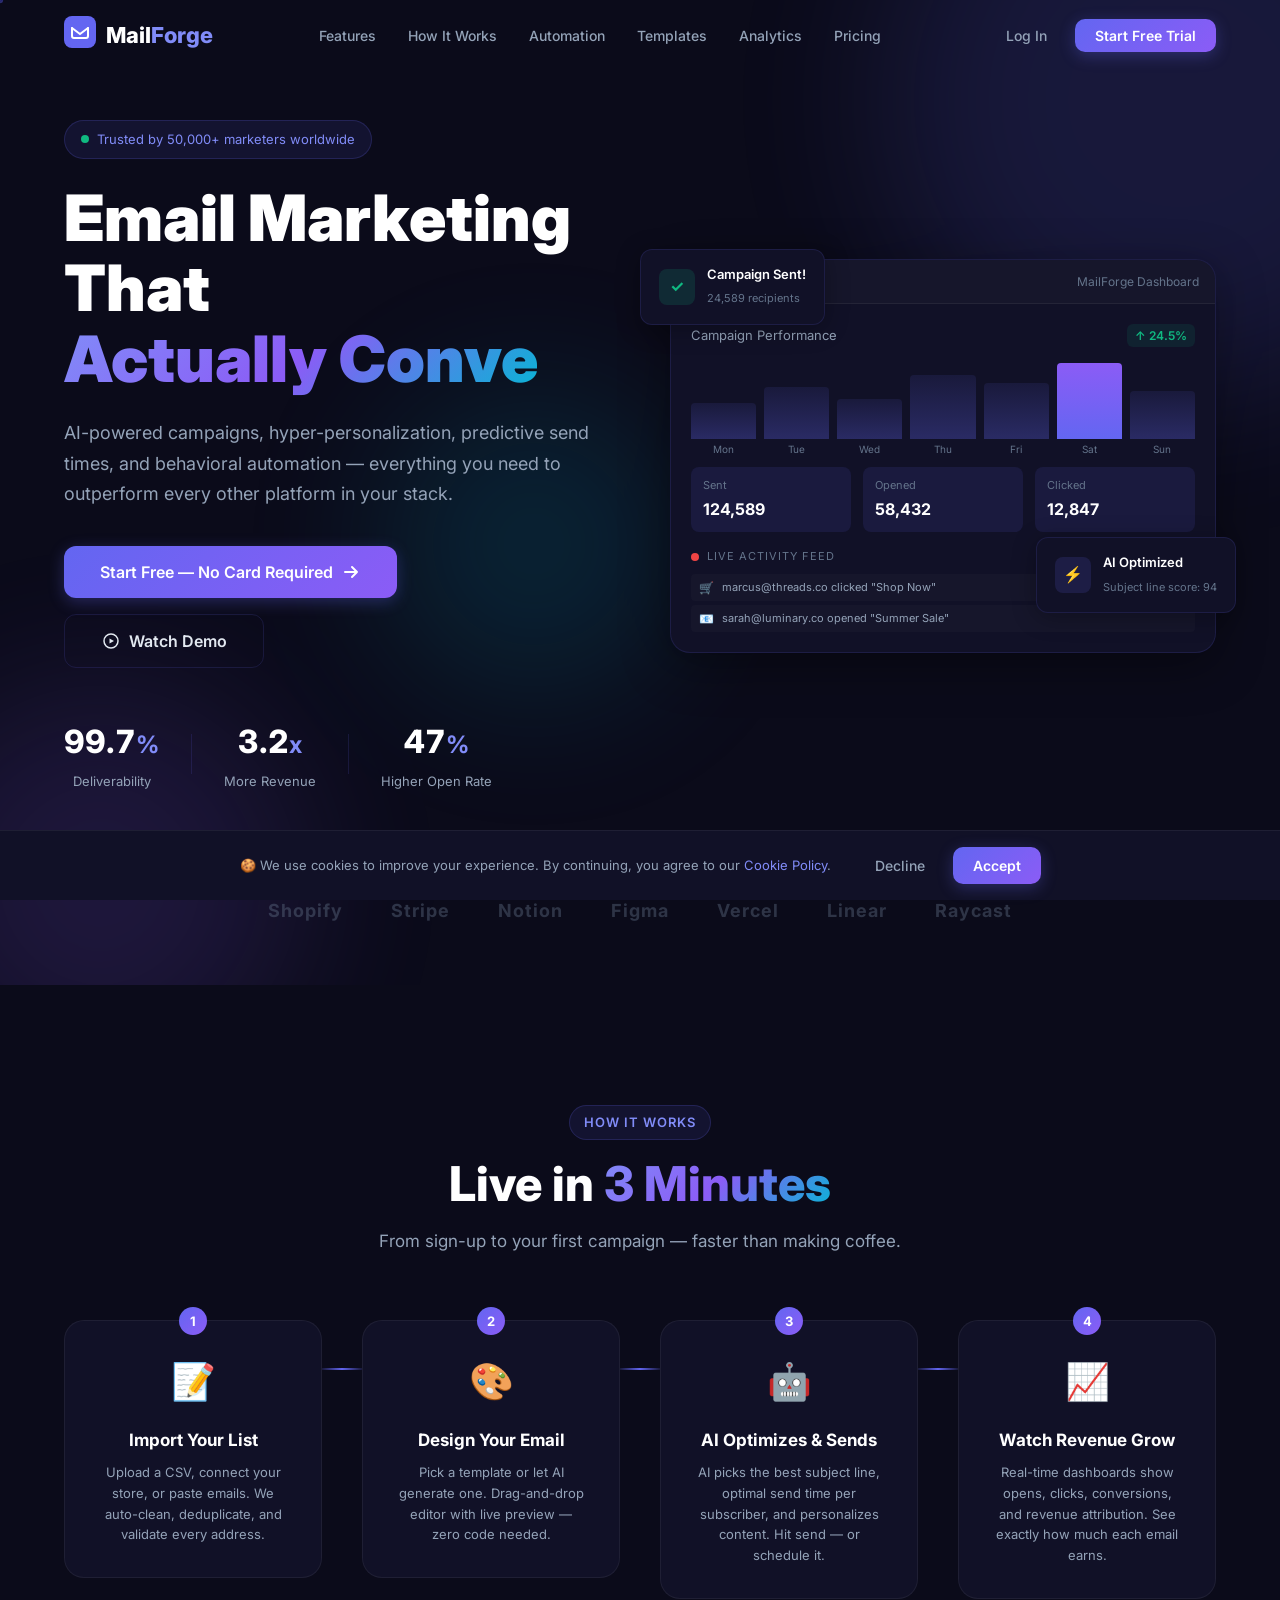
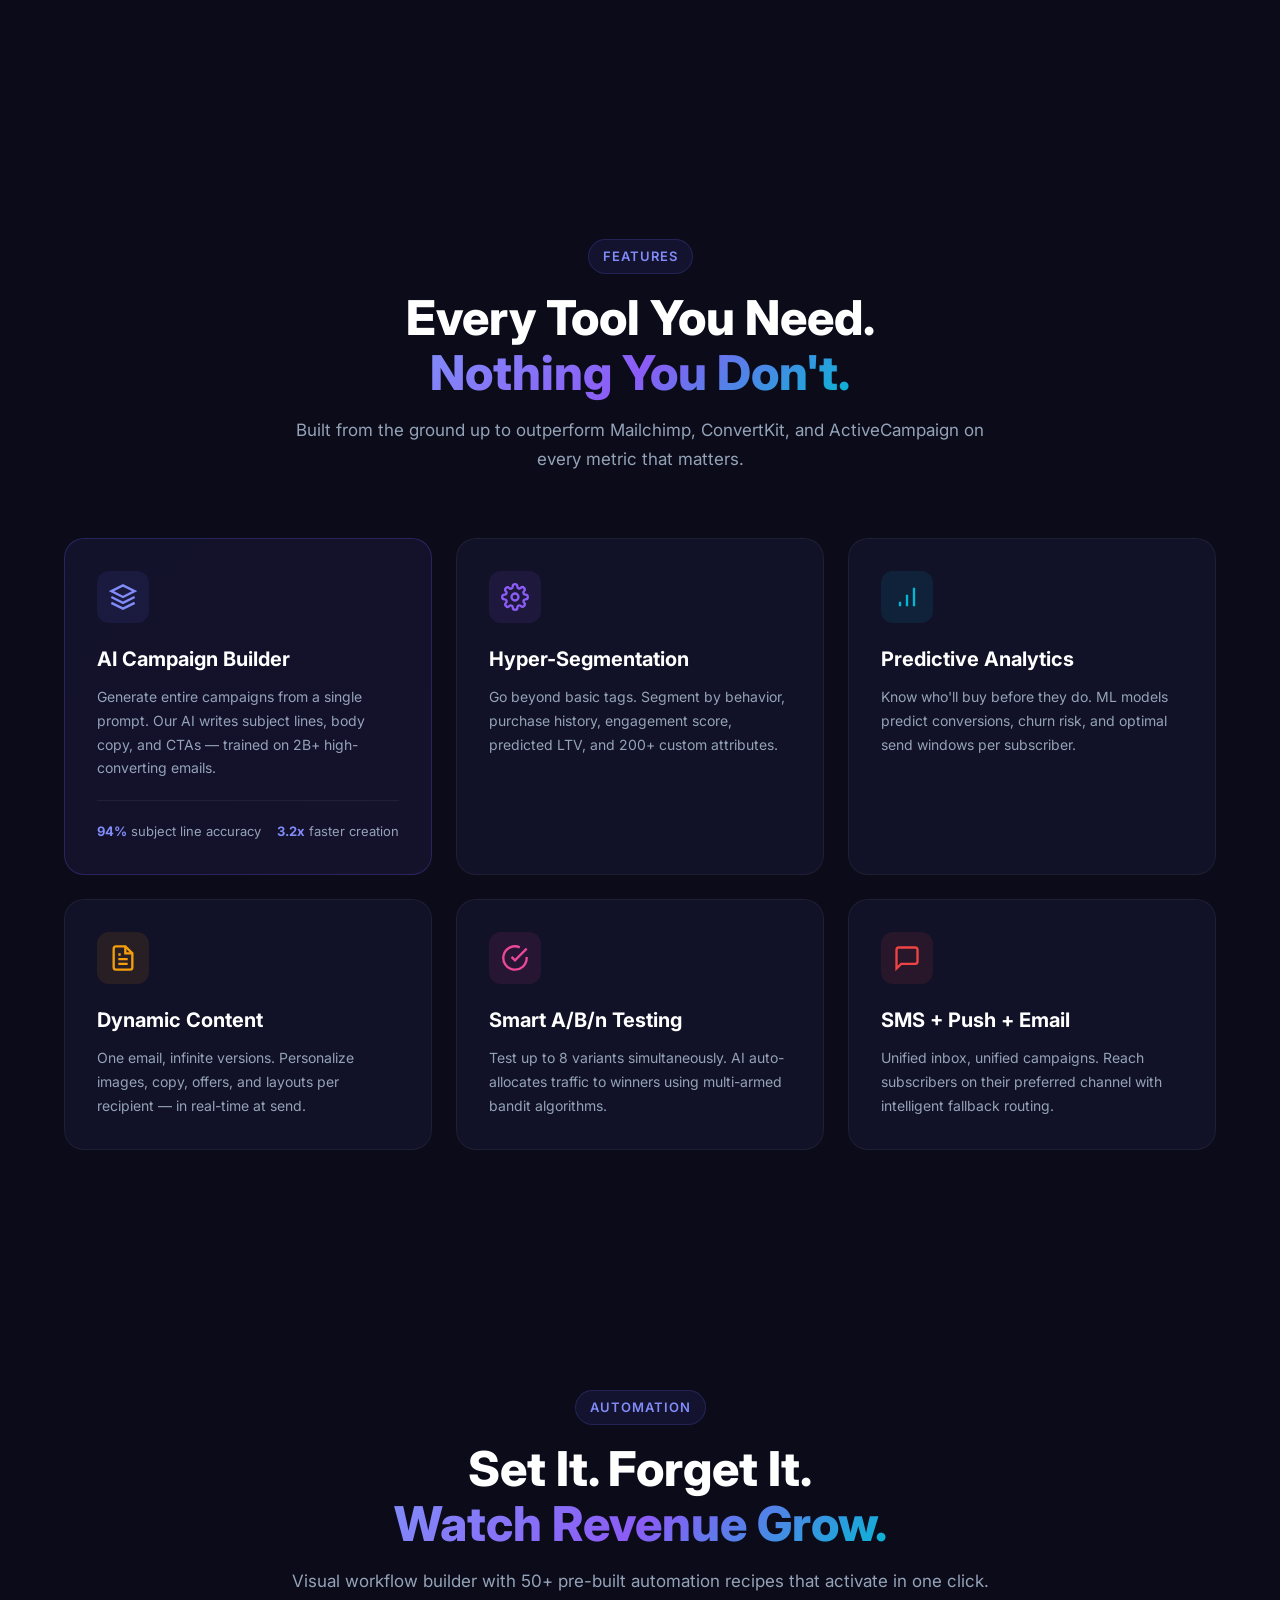
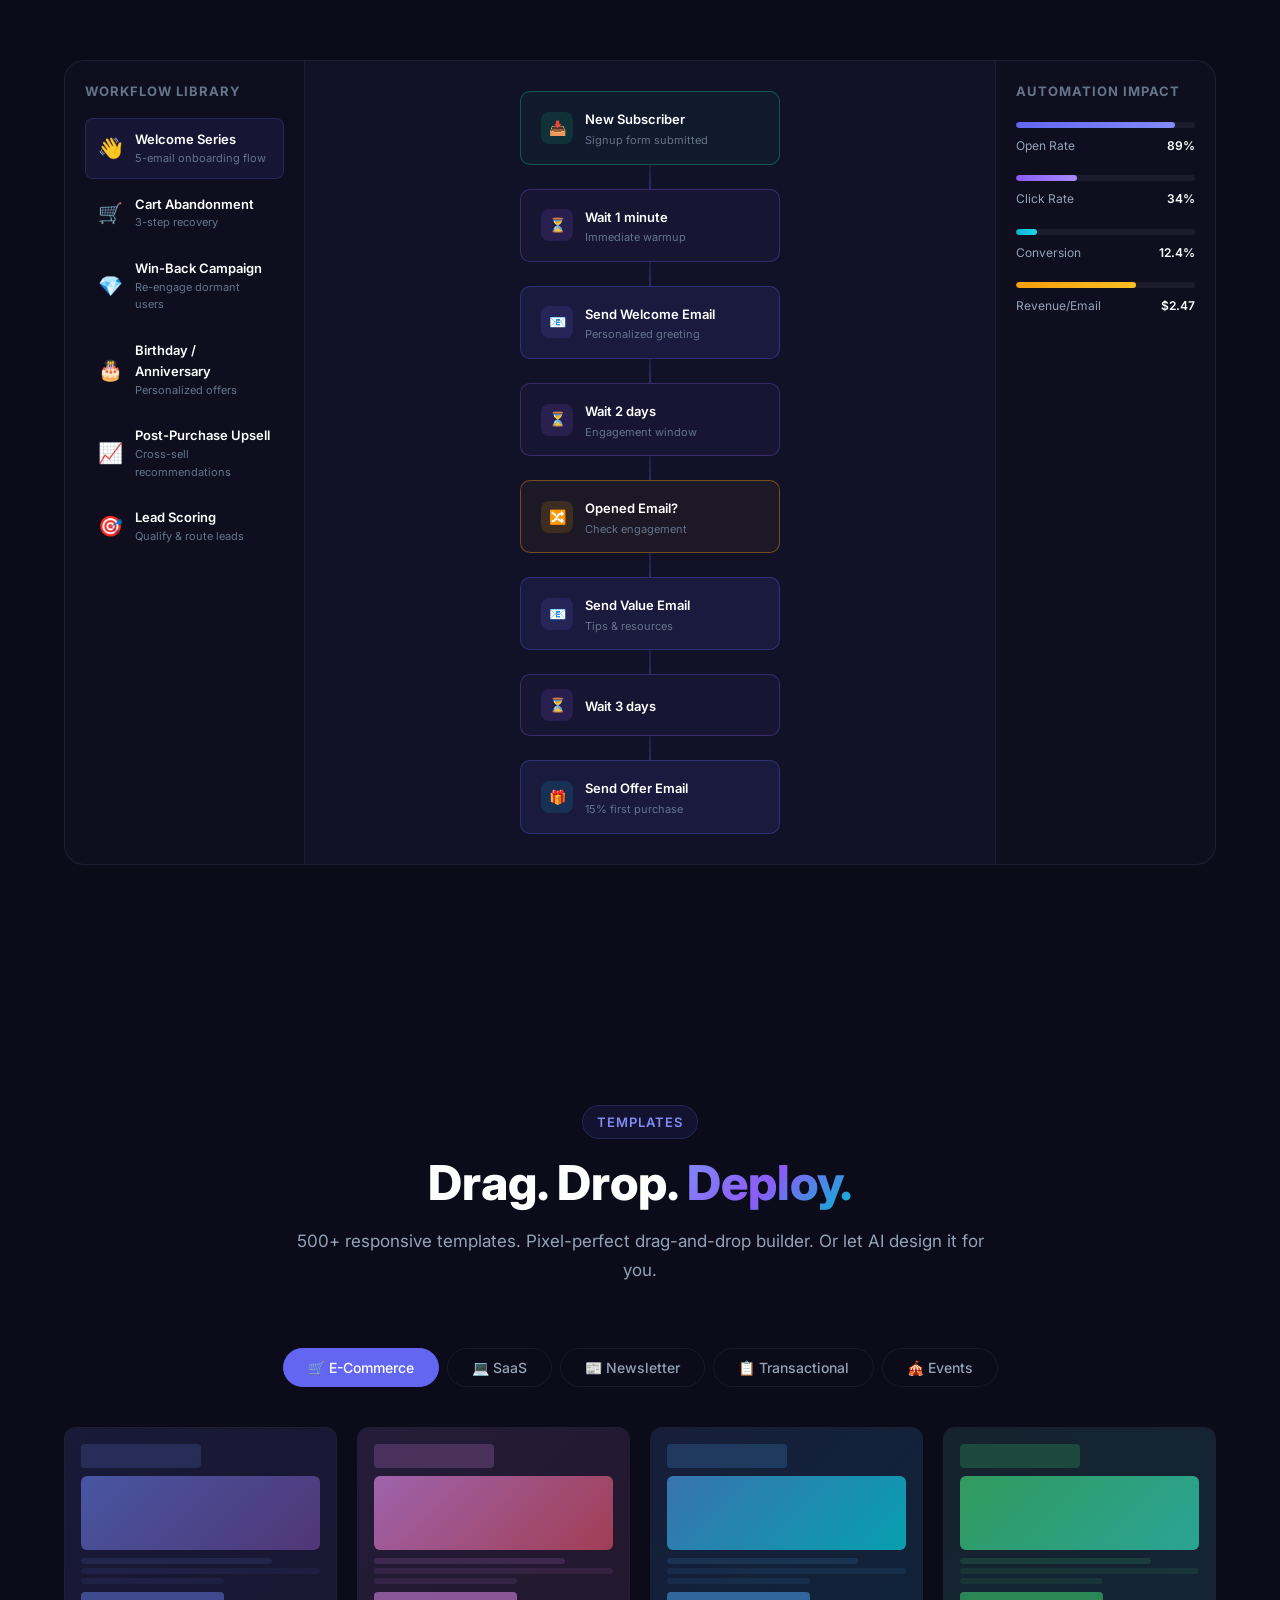
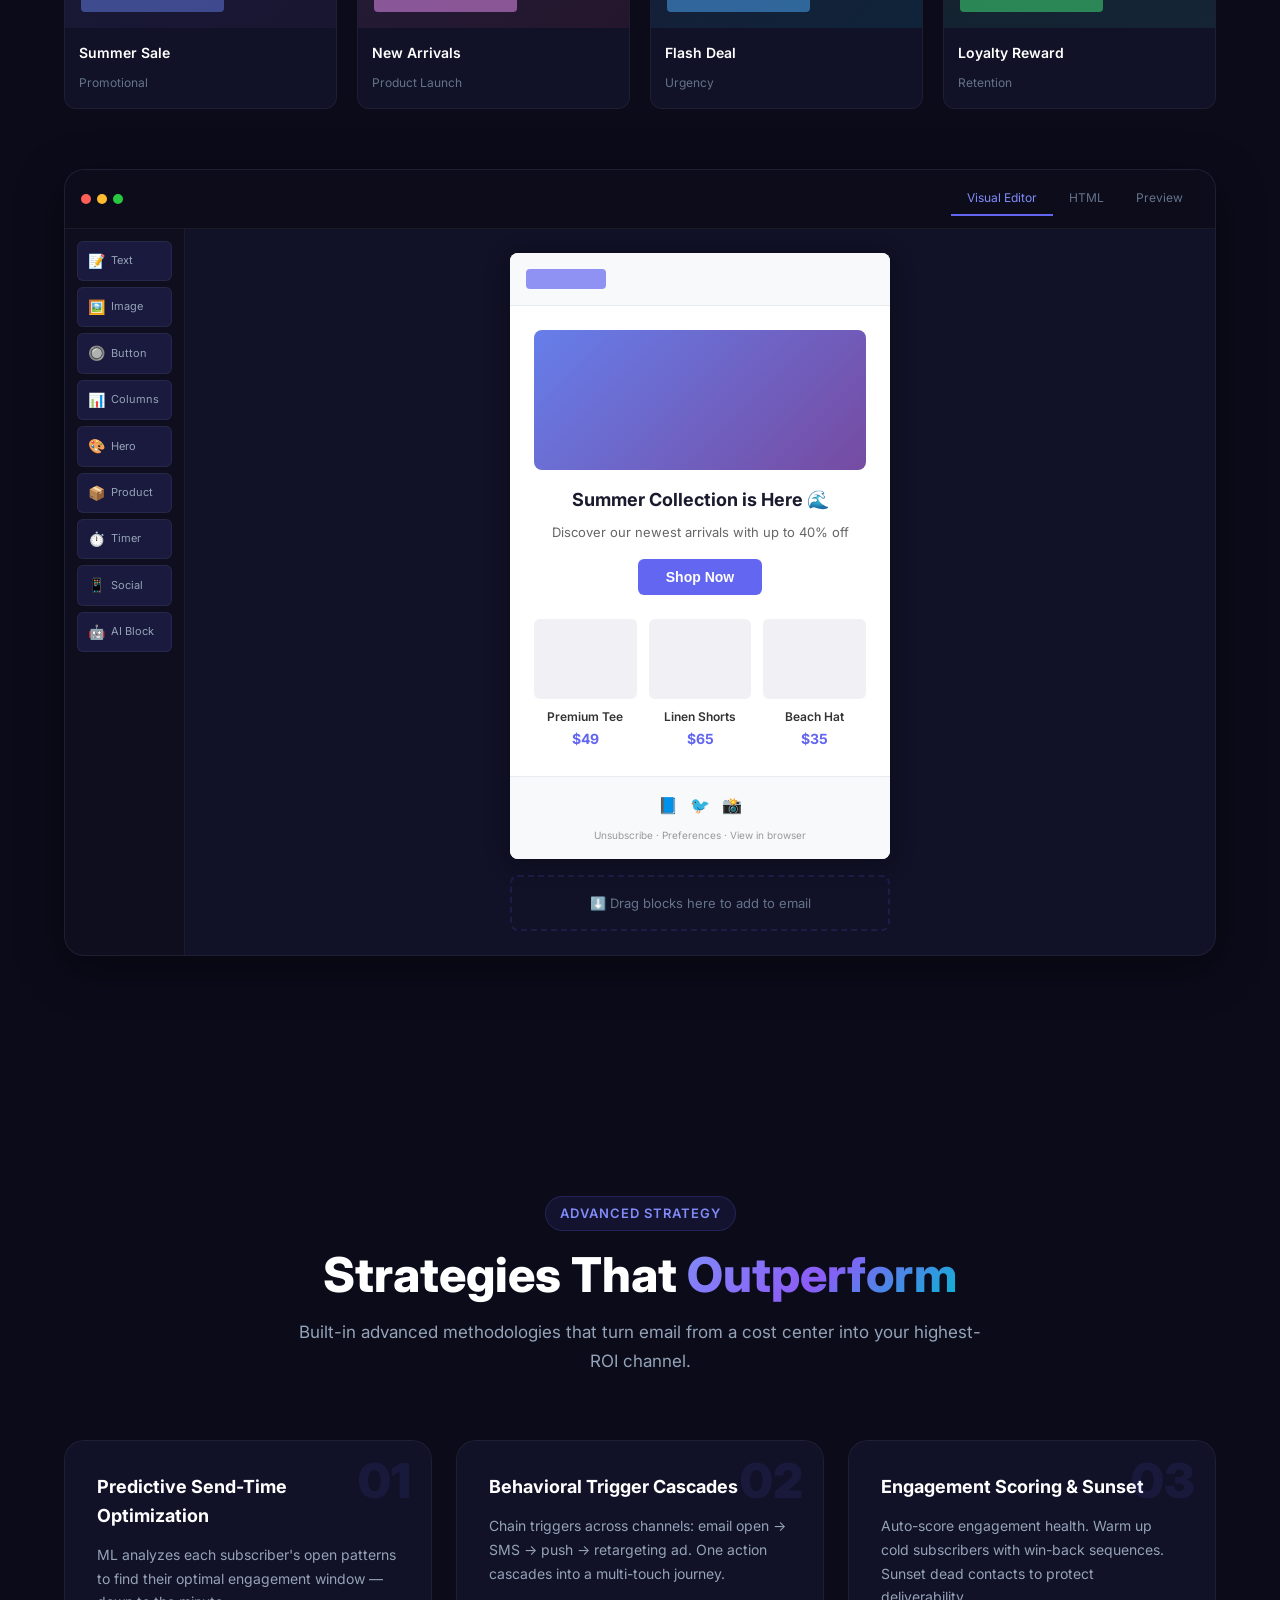
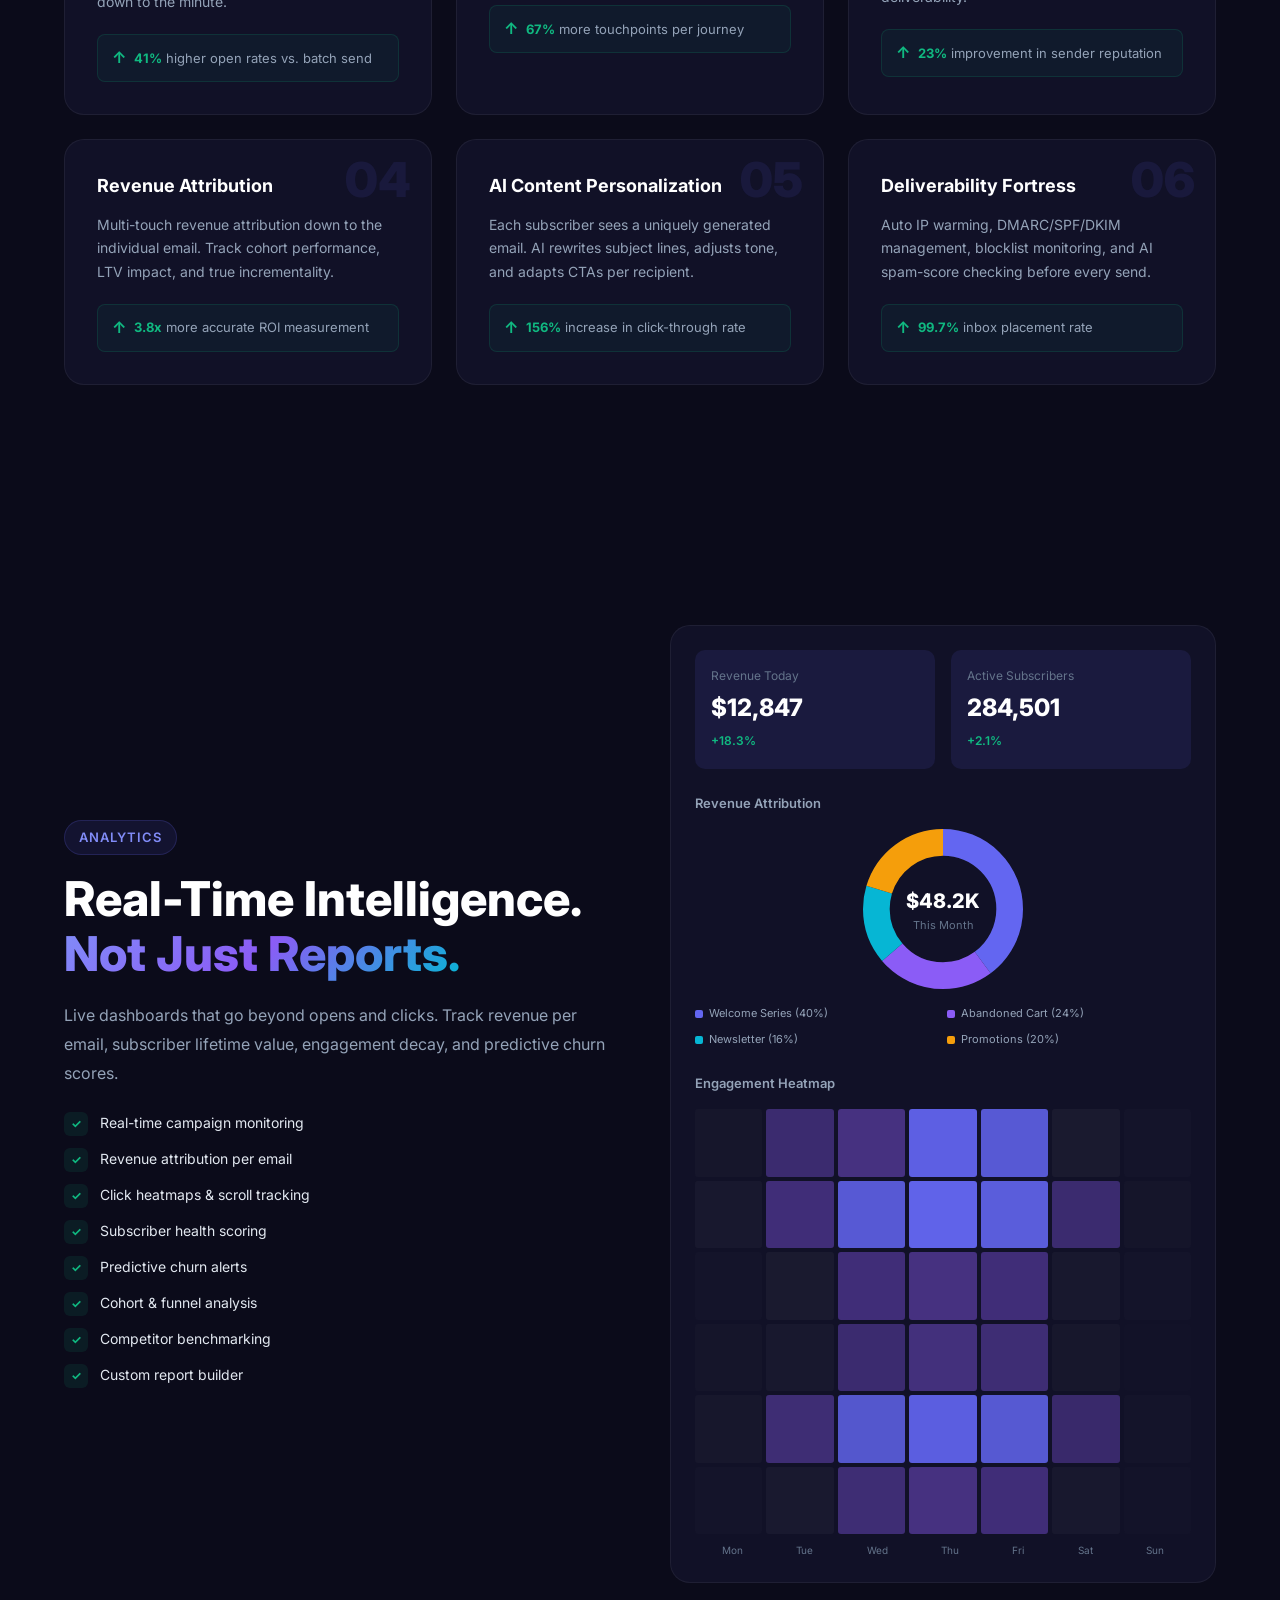
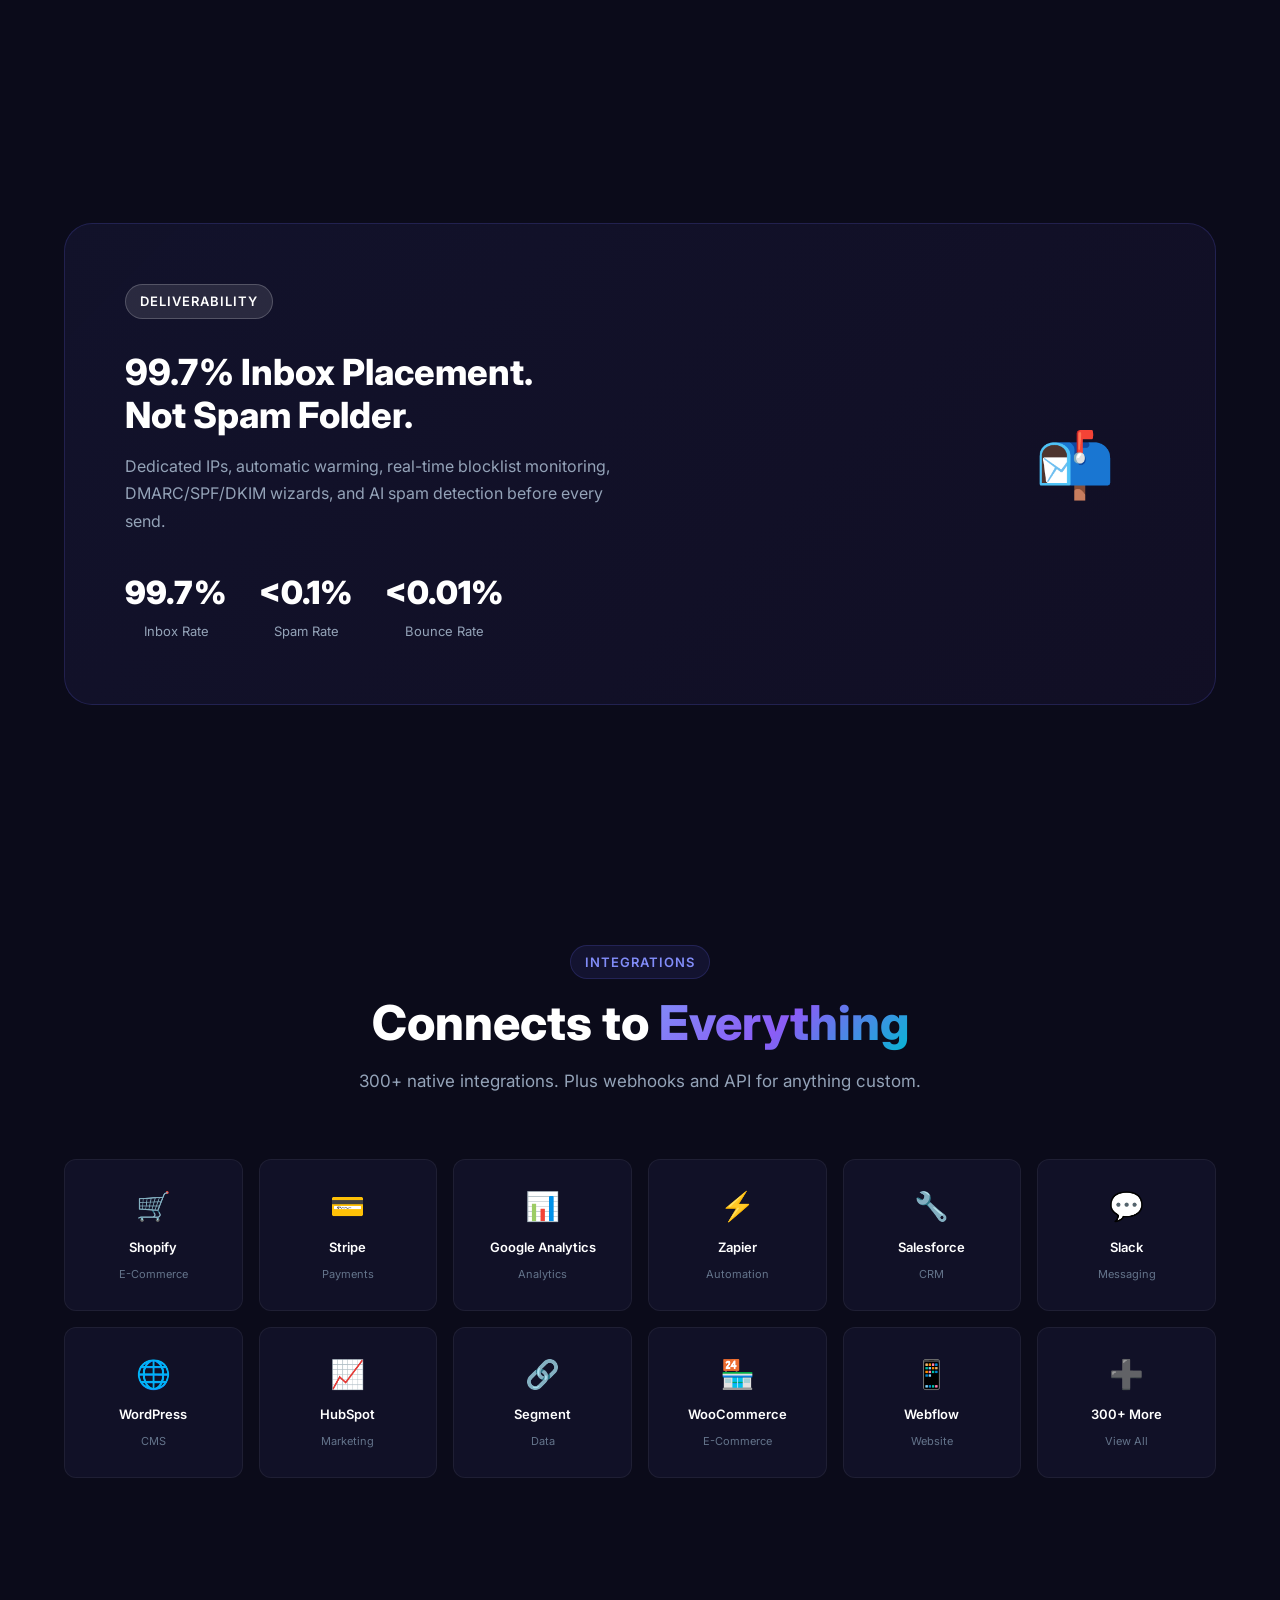
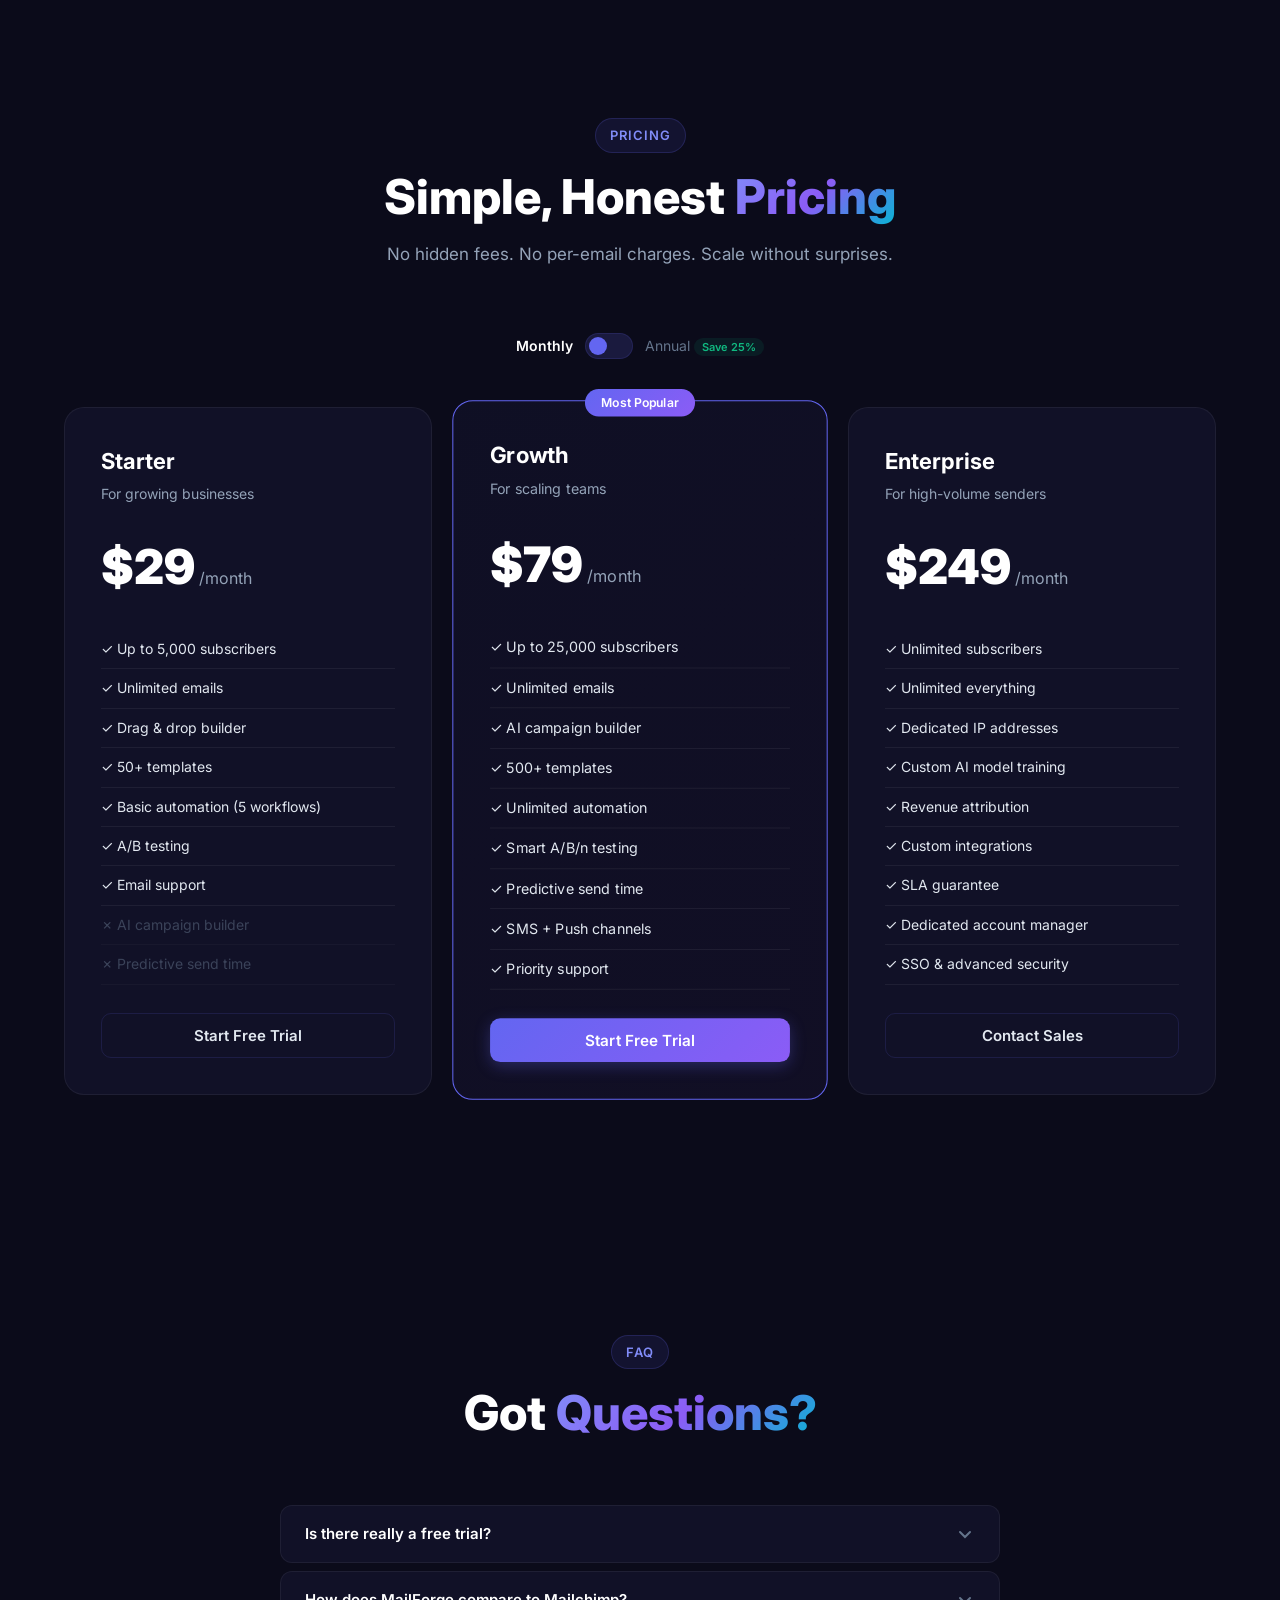
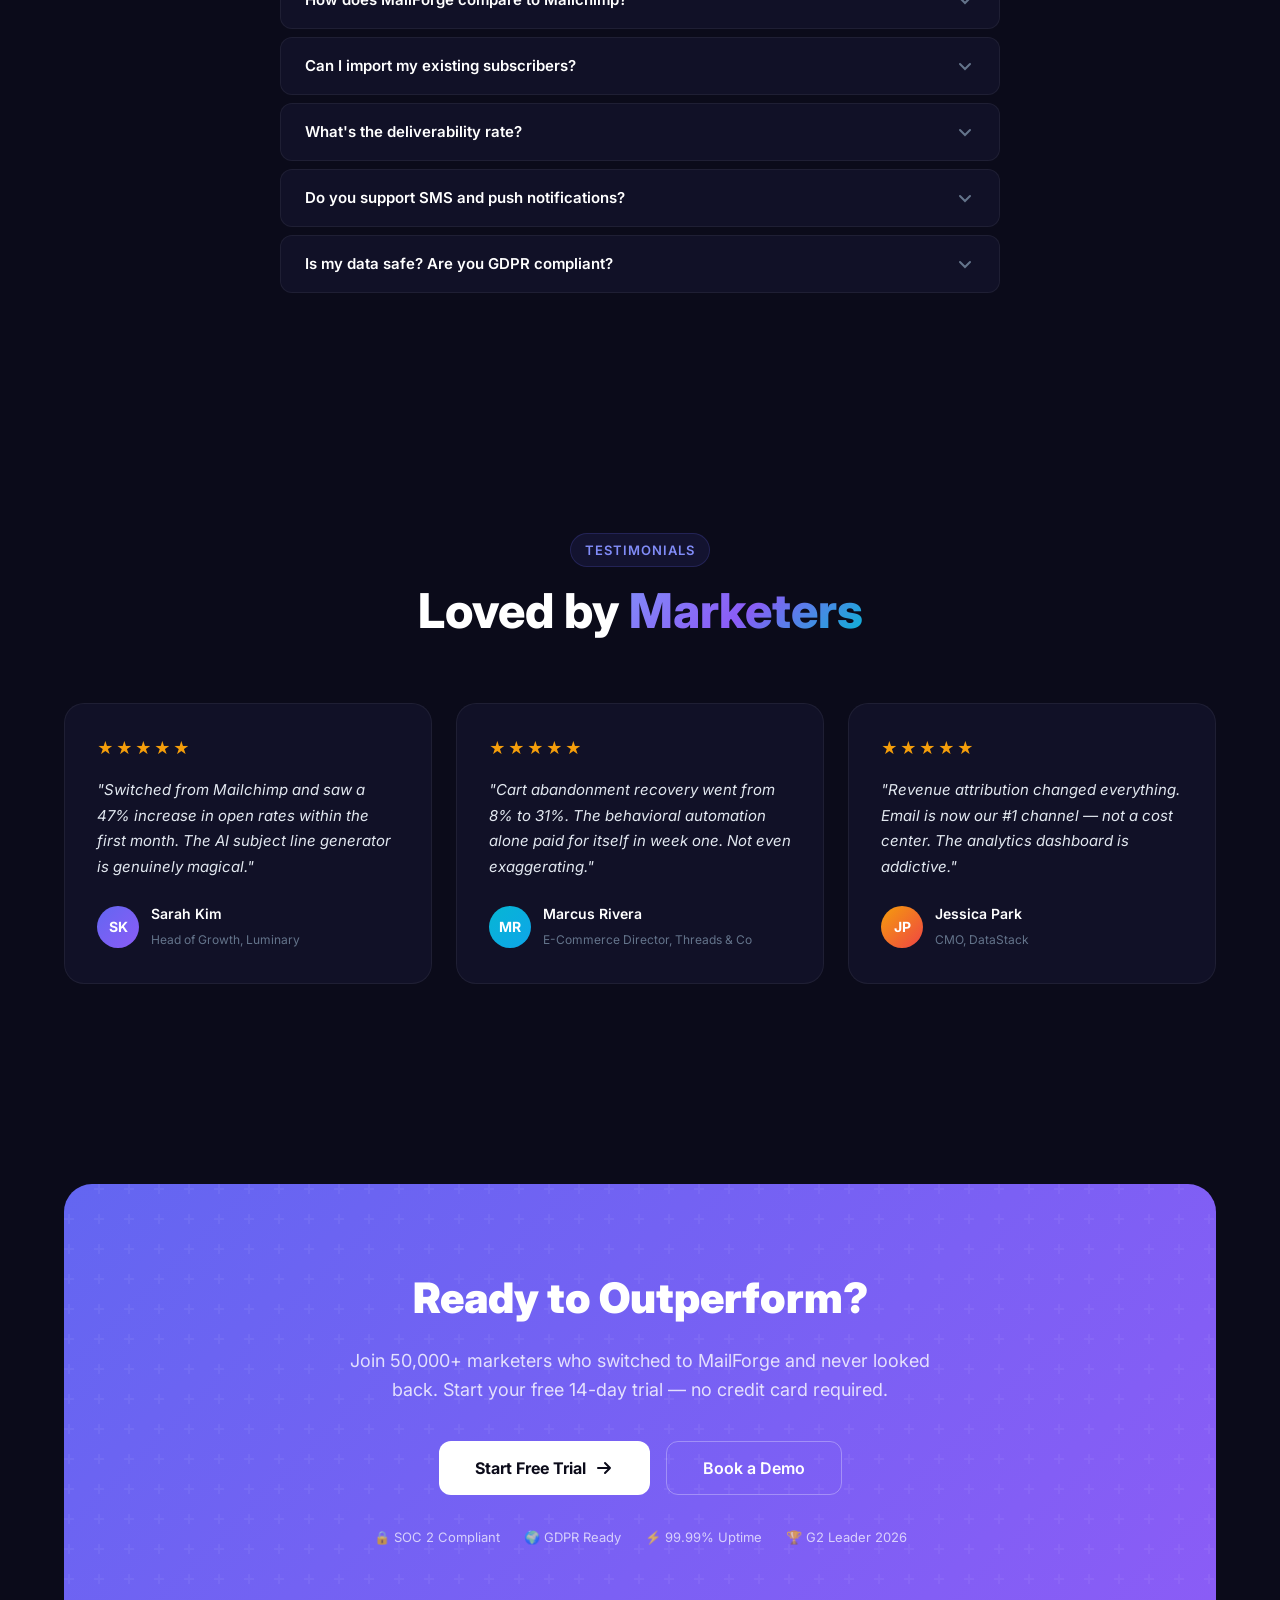
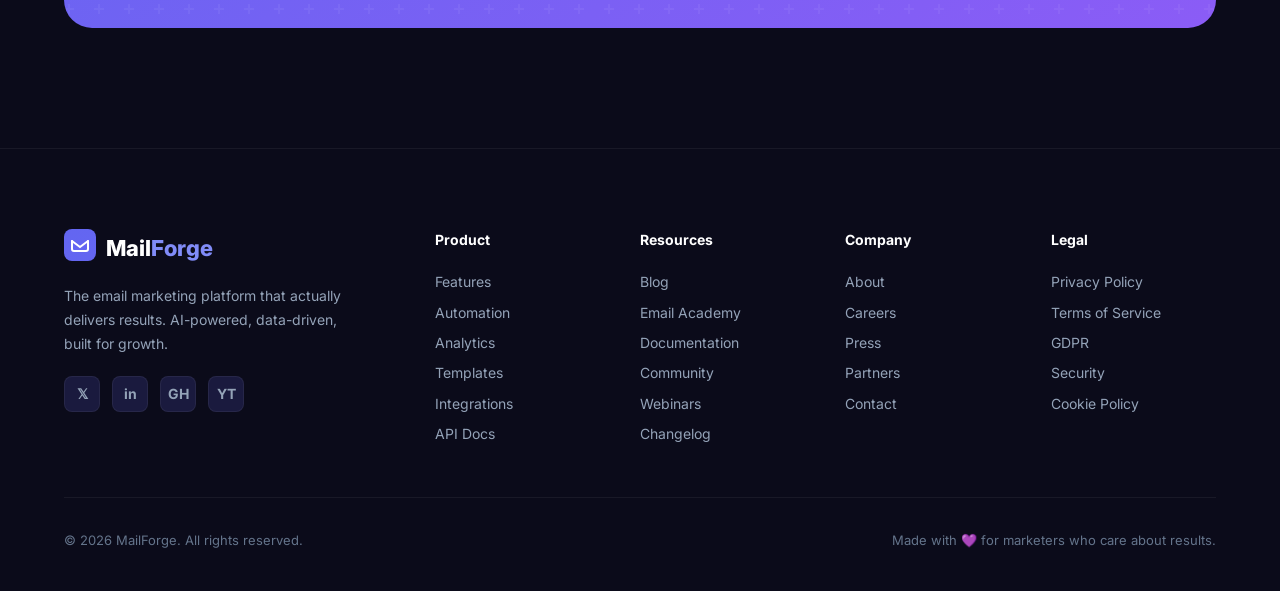
==== commit 868de5ad: "v2.0: Major update - fixed all bugs, added FAQ, How It Works, drag-drop, live feed, form validation," ====
--- a/index.html
+++ b/index.html
@@ -3,22 +3,36 @@
 <head>
     <meta charset="UTF-8">
     <meta name="viewport" content="width=device-width, initial-scale=1.0">
-    <title>MailForge — Advanced Email Marketing Platform</title>
+    <title>MailForge — AI-Powered Email Marketing Platform</title>
+    <meta name="description" content="MailForge: AI-powered email marketing with 99.7% deliverability, predictive send times, behavioral automation, and hyper-personalization. Start free.">
+    <meta name="keywords" content="email marketing, email automation, AI email, email campaigns, newsletter platform">
+    <meta property="og:title" content="MailForge — Email Marketing That Actually Converts">
+    <meta property="og:description" content="AI-powered campaigns, behavioral automation, predictive analytics. 99.7% deliverability. Start your free trial.">
+    <meta property="og:type" content="website">
+    <meta property="og:url" content="https://abbakar481.github.io/email-marketing/">
+    <meta name="twitter:card" content="summary_large_image">
+    <meta name="twitter:title" content="MailForge — AI-Powered Email Marketing">
+    <meta name="twitter:description" content="AI-powered campaigns, behavioral automation, predictive analytics. Start free.">
+    <link rel="icon" href="data:image/svg+xml,<svg xmlns='http://www.w3.org/2000/svg' viewBox='0 0 32 32'><rect width='32' height='32' rx='8' fill='%236366F1'/><text x='50%25' y='60%25' dominant-baseline='middle' text-anchor='middle' fill='white' font-size='18'>✉</text></svg>">
     <link rel="preconnect" href="https://fonts.googleapis.com">
-    <link href="https://fonts.googleapis.com/css2?family=Inter:wght@300;400;500;600;700;800;900&family=JetBrains+Mono:wght@400;500&display=swap" rel="stylesheet">
+    <link rel="preconnect" href="https://fonts.gstatic.com" crossorigin>
+    <link href="https://fonts.googleapis.com/css2?family=Inter:wght@300;400;500;600;700;800;900&display=swap" rel="stylesheet">
     <link rel="stylesheet" href="styles.css">
 </head>
 <body>
     <!-- Preloader -->
     <div id="preloader">
-        <div class="loader-ring">
-            <div class="loader-ring-inner"></div>
-        </div>
+        <div class="loader-ring"></div>
         <p class="loader-text">Loading MailForge</p>
     </div>
 
-    <!-- Floating Particles Background -->
+    <!-- Particles -->
     <canvas id="particles-canvas"></canvas>
+
+    <!-- Back to Top -->
+    <button class="back-to-top" id="backToTop" aria-label="Back to top">
+        <svg width="20" height="20" viewBox="0 0 20 20" fill="none"><path d="M10 16V4M10 4L5 9M10 4L15 9" stroke="currentColor" stroke-width="2" stroke-linecap="round" stroke-linejoin="round"/></svg>
+    </button>
 
     <!-- Navigation -->
     <nav class="navbar" id="navbar">
@@ -26,30 +40,25 @@
             <a href="#" class="nav-logo">
                 <div class="logo-icon">
                     <svg width="32" height="32" viewBox="0 0 32 32" fill="none">
-                        <rect width="32" height="32" rx="8" fill="url(#logo-gradient)"/>
+                        <rect width="32" height="32" rx="8" fill="url(#lg1)"/>
                         <path d="M8 12L16 18L24 12" stroke="white" stroke-width="2" stroke-linecap="round"/>
                         <path d="M8 12V20C8 21.1 8.9 22 10 22H22C23.1 22 24 21.1 24 20V12" stroke="white" stroke-width="2" stroke-linecap="round"/>
-                        <defs>
-                            <linearGradient id="logo-gradient" x1="0" y1="0" x2="32" y2="32">
-                                <stop stop-color="#6366F1"/>
-                                <stop offset="1" stop-color="#8B5CF6"/>
-                            </linearGradient>
-                        </defs>
+                        <defs><linearGradient id="lg1" x1="0" y1="0" x2="32" y2="32"><stop stop-color="#6366F1"/><stop offset="1" stop-color="#8B5CF6"/></linearGradient></defs>
                     </svg>
                 </div>
                 <span class="logo-text">Mail<span class="logo-accent">Forge</span></span>
             </a>
             <div class="nav-links" id="navLinks">
                 <a href="#features" class="nav-link">Features</a>
+                <a href="#how-it-works" class="nav-link">How It Works</a>
                 <a href="#automation" class="nav-link">Automation</a>
                 <a href="#templates" class="nav-link">Templates</a>
                 <a href="#analytics" class="nav-link">Analytics</a>
                 <a href="#pricing" class="nav-link">Pricing</a>
-                <a href="#integrations" class="nav-link">Integrations</a>
             </div>
             <div class="nav-actions">
                 <button class="btn-ghost" onclick="openModal('loginModal')">Log In</button>
-                <button class="btn-primary" onclick="openModal('signupModal')">Start Free Trial</button>
+                <button class="btn-primary btn-sm" onclick="openModal('signupModal')">Start Free Trial</button>
             </div>
             <button class="nav-toggle" id="navToggle" aria-label="Toggle menu">
                 <span></span><span></span><span></span>
@@ -57,7 +66,7 @@
         </div>
     </nav>
 
-    <!-- Hero Section -->
+    <!-- ===== HERO ===== -->
     <section class="hero" id="hero">
         <div class="hero-bg-shapes">
             <div class="shape shape-1"></div>
@@ -66,28 +75,28 @@
         </div>
         <div class="container">
             <div class="hero-content">
-                <div class="hero-badge" data-aos="fade-up">
+                <div class="hero-badge animate-on-scroll">
                     <span class="badge-dot"></span>
                     <span>Trusted by 50,000+ marketers worldwide</span>
                 </div>
-                <h1 class="hero-title" data-aos="fade-up" data-aos-delay="100">
+                <h1 class="hero-title animate-on-scroll">
                     Email Marketing That<br>
-                    <span class="gradient-text">Actually Converts</span>
+                    <span class="gradient-text typing-text" id="heroTyping">Actually Converts</span>
                 </h1>
-                <p class="hero-subtitle" data-aos="fade-up" data-aos-delay="200">
+                <p class="hero-subtitle animate-on-scroll">
                     AI-powered campaigns, hyper-personalization, predictive send times, and behavioral automation — everything you need to outperform every other platform in your stack.
                 </p>
-                <div class="hero-cta" data-aos="fade-up" data-aos-delay="300">
+                <div class="hero-cta animate-on-scroll">
                     <button class="btn-primary btn-lg" onclick="openModal('signupModal')">
                         Start Free — No Card Required
                         <svg width="20" height="20" viewBox="0 0 20 20" fill="none"><path d="M4 10H16M16 10L11 5M16 10L11 15" stroke="currentColor" stroke-width="2" stroke-linecap="round" stroke-linejoin="round"/></svg>
                     </button>
                     <button class="btn-outline btn-lg" onclick="openModal('demoModal')">
-                        <svg width="20" height="20" viewBox="0 0 20 20" fill="none"><path d="M8 5L15 10L8 15V5Z" fill="currentColor"/></svg>
+                        <svg width="20" height="20" viewBox="0 0 20 20" fill="none"><circle cx="10" cy="10" r="7" stroke="currentColor" stroke-width="1.5"/><path d="M8.5 7.5L13 10L8.5 12.5V7.5Z" fill="currentColor"/></svg>
                         Watch Demo
                     </button>
                 </div>
-                <div class="hero-stats" data-aos="fade-up" data-aos-delay="400">
+                <div class="hero-stats animate-on-scroll">
                     <div class="stat">
                         <span class="stat-number" data-count="99.7">0</span><span class="stat-suffix">%</span>
                         <span class="stat-label">Deliverability</span>
@@ -104,14 +113,10 @@
                     </div>
                 </div>
             </div>
-            <div class="hero-visual" data-aos="fade-left" data-aos-delay="300">
+            <div class="hero-visual animate-on-scroll">
                 <div class="dashboard-preview">
                     <div class="preview-header">
-                        <div class="preview-dots">
-                            <span class="dot red"></span>
-                            <span class="dot yellow"></span>
-                            <span class="dot green"></span>
-                        </div>
+                        <div class="preview-dots"><span class="dot red"></span><span class="dot yellow"></span><span class="dot green"></span></div>
                         <span class="preview-title">MailForge Dashboard</span>
                     </div>
                     <div class="preview-body">
@@ -120,36 +125,35 @@
                                 <span>Campaign Performance</span>
                                 <span class="chart-badge up">↑ 24.5%</span>
                             </div>
-                            <div class="chart-bars">
-                                <div class="bar" style="--height: 45%"><span>Mon</span></div>
-                                <div class="bar" style="--height: 65%"><span>Tue</span></div>
-                                <div class="bar" style="--height: 50%"><span>Wed</span></div>
-                                <div class="bar" style="--height: 80%"><span>Thu</span></div>
-                                <div class="bar" style="--height: 70%"><span>Fri</span></div>
-                                <div class="bar active" style="--height: 95%"><span>Sat</span></div>
-                                <div class="bar" style="--height: 60%"><span>Sun</span></div>
+                            <div class="chart-bars" id="animatedBars">
+                                <div class="bar" data-height="45"><span>Mon</span></div>
+                                <div class="bar" data-height="65"><span>Tue</span></div>
+                                <div class="bar" data-height="50"><span>Wed</span></div>
+                                <div class="bar" data-height="80"><span>Thu</span></div>
+                                <div class="bar" data-height="70"><span>Fri</span></div>
+                                <div class="bar active" data-height="95"><span>Sat</span></div>
+                                <div class="bar" data-height="60"><span>Sun</span></div>
                             </div>
                         </div>
                         <div class="mini-stats-row">
                             <div class="mini-stat">
                                 <span class="ms-label">Sent</span>
-                                <span class="ms-value">124,589</span>
+                                <span class="ms-value" data-count-up="124589">0</span>
                             </div>
                             <div class="mini-stat">
                                 <span class="ms-label">Opened</span>
-                                <span class="ms-value">58,432</span>
+                                <span class="ms-value" data-count-up="58432">0</span>
                             </div>
                             <div class="mini-stat">
                                 <span class="ms-label">Clicked</span>
-                                <span class="ms-value">12,847</span>
+                                <span class="ms-value" data-count-up="12847">0</span>
                             </div>
                         </div>
-                        <div class="mini-email-preview">
-                            <div class="email-line subject"></div>
-                            <div class="email-line body long"></div>
-                            <div class="email-line body"></div>
-                            <div class="email-line cta"></div>
-                        </div>
+                        <div class="live-feed">
+                            <div class="live-dot"></div>
+                            <span class="live-text">Live Activity Feed</span>
+                        </div>
+                        <div class="feed-items" id="liveFeed"></div>
                     </div>
                 </div>
                 <div class="floating-card card-1">
@@ -182,57 +186,97 @@
         </div>
     </section>
 
-    <!-- Features Section -->
+    <!-- ===== HOW IT WORKS ===== -->
+    <section class="section how-it-works" id="how-it-works">
+        <div class="container">
+            <div class="section-header animate-on-scroll">
+                <span class="section-tag">How It Works</span>
+                <h2 class="section-title">Live in <span class="gradient-text">3 Minutes</span></h2>
+                <p class="section-subtitle">From sign-up to your first campaign — faster than making coffee.</p>
+            </div>
+            <div class="steps-timeline">
+                <div class="step-card animate-on-scroll">
+                    <div class="step-number">1</div>
+                    <div class="step-icon">📝</div>
+                    <h3>Import Your List</h3>
+                    <p>Upload a CSV, connect your store, or paste emails. We auto-clean, deduplicate, and validate every address.</p>
+                </div>
+                <div class="step-connector"><div class="connector-line"></div></div>
+                <div class="step-card animate-on-scroll">
+                    <div class="step-number">2</div>
+                    <div class="step-icon">🎨</div>
+                    <h3>Design Your Email</h3>
+                    <p>Pick a template or let AI generate one. Drag-and-drop editor with live preview — zero code needed.</p>
+                </div>
+                <div class="step-connector"><div class="connector-line"></div></div>
+                <div class="step-card animate-on-scroll">
+                    <div class="step-number">3</div>
+                    <div class="step-icon">🤖</div>
+                    <h3>AI Optimizes & Sends</h3>
+                    <p>AI picks the best subject line, optimal send time per subscriber, and personalizes content. Hit send — or schedule it.</p>
+                </div>
+                <div class="step-connector"><div class="connector-line"></div></div>
+                <div class="step-card animate-on-scroll">
+                    <div class="step-number">4</div>
+                    <div class="step-icon">📈</div>
+                    <h3>Watch Revenue Grow</h3>
+                    <p>Real-time dashboards show opens, clicks, conversions, and revenue attribution. See exactly how much each email earns.</p>
+                </div>
+            </div>
+        </div>
+    </section>
+
+    <!-- ===== FEATURES ===== -->
     <section class="section features" id="features">
         <div class="container">
-            <div class="section-header" data-aos="fade-up">
+            <div class="section-header animate-on-scroll">
                 <span class="section-tag">Features</span>
                 <h2 class="section-title">Every Tool You Need.<br><span class="gradient-text">Nothing You Don't.</span></h2>
                 <p class="section-subtitle">Built from the ground up to outperform Mailchimp, ConvertKit, and ActiveCampaign on every metric that matters.</p>
             </div>
             <div class="features-grid">
-                <div class="feature-card featured" data-aos="fade-up">
+                <div class="feature-card featured animate-on-scroll">
                     <div class="feature-icon">
-                        <svg width="28" height="28" viewBox="0 0 24 24" fill="none" stroke="currentColor" stroke-width="2" stroke-linecap="round"><path d="M12 2L2 7l10 5 10-5-10-5zM2 17l10 5 10-5M2 12l10 5 10-5"/></svg>
+                        <svg width="28" height="28" viewBox="0 0 24 24" fill="none" stroke="currentColor" stroke-width="2"><path d="M12 2L2 7l10 5 10-5-10-5zM2 17l10 5 10-5M2 12l10 5 10-5"/></svg>
                     </div>
                     <h3>AI Campaign Builder</h3>
-                    <p>Generate entire campaigns from a single prompt. Our AI writes subject lines, body copy, and CTAs trained on 2B+ high-converting emails.</p>
+                    <p>Generate entire campaigns from a single prompt. Our AI writes subject lines, body copy, and CTAs — trained on 2B+ high-converting emails.</p>
                     <div class="feature-metrics">
                         <span class="metric"><strong>94%</strong> subject line accuracy</span>
                         <span class="metric"><strong>3.2x</strong> faster creation</span>
                     </div>
                 </div>
-                <div class="feature-card" data-aos="fade-up" data-aos-delay="50">
+                <div class="feature-card animate-on-scroll">
                     <div class="feature-icon purple">
-                        <svg width="28" height="28" viewBox="0 0 24 24" fill="none" stroke="currentColor" stroke-width="2" stroke-linecap="round"><circle cx="12" cy="12" r="3"/><path d="M19.4 15a1.65 1.65 0 00.33 1.82l.06.06a2 2 0 010 2.83 2 2 0 01-2.83 0l-.06-.06a1.65 1.65 0 00-1.82-.33 1.65 1.65 0 00-1 1.51V21a2 2 0 01-4 0v-.09A1.65 1.65 0 009 19.4a1.65 1.65 0 00-1.82.33l-.06.06a2 2 0 01-2.83-2.83l.06-.06A1.65 1.65 0 004.68 15a1.65 1.65 0 00-1.51-1H3a2 2 0 010-4h.09A1.65 1.65 0 004.6 9a1.65 1.65 0 00-.33-1.82l-.06-.06a2 2 0 012.83-2.83l.06.06A1.65 1.65 0 009 4.68a1.65 1.65 0 001-1.51V3a2 2 0 014 0v.09a1.65 1.65 0 001 1.51 1.65 1.65 0 001.82-.33l.06-.06a2 2 0 012.83 2.83l-.06.06A1.65 1.65 0 0019.4 9a1.65 1.65 0 001.51 1H21a2 2 0 010 4h-.09a1.65 1.65 0 00-1.51 1z"/></svg>
+                        <svg width="28" height="28" viewBox="0 0 24 24" fill="none" stroke="currentColor" stroke-width="2"><circle cx="12" cy="12" r="3"/><path d="M19.4 15a1.65 1.65 0 00.33 1.82l.06.06a2 2 0 01-2.83 2.83l-.06-.06a1.65 1.65 0 00-1.82-.33 1.65 1.65 0 00-1 1.51V21a2 2 0 01-4 0v-.09A1.65 1.65 0 009 19.4a1.65 1.65 0 00-1.82.33l-.06.06a2 2 0 01-2.83-2.83l.06-.06A1.65 1.65 0 004.68 15a1.65 1.65 0 00-1.51-1H3a2 2 0 010-4h.09A1.65 1.65 0 004.6 9a1.65 1.65 0 00-.33-1.82l-.06-.06a2 2 0 012.83-2.83l.06.06A1.65 1.65 0 009 4.68a1.65 1.65 0 001-1.51V3a2 2 0 014 0v.09a1.65 1.65 0 001 1.51 1.65 1.65 0 001.82-.33l.06-.06a2 2 0 012.83 2.83l-.06.06A1.65 1.65 0 0019.4 9a1.65 1.65 0 001.51 1H21a2 2 0 010 4h-.09a1.65 1.65 0 00-1.51 1z"/></svg>
                     </div>
                     <h3>Hyper-Segmentation</h3>
                     <p>Go beyond basic tags. Segment by behavior, purchase history, engagement score, predicted LTV, and 200+ custom attributes.</p>
                 </div>
-                <div class="feature-card" data-aos="fade-up" data-aos-delay="100">
+                <div class="feature-card animate-on-scroll">
                     <div class="feature-icon teal">
-                        <svg width="28" height="28" viewBox="0 0 24 24" fill="none" stroke="currentColor" stroke-width="2" stroke-linecap="round"><path d="M12 20V10M18 20V4M6 20v-4"/></svg>
+                        <svg width="28" height="28" viewBox="0 0 24 24" fill="none" stroke="currentColor" stroke-width="2"><path d="M12 20V10M18 20V4M6 20v-4"/></svg>
                     </div>
                     <h3>Predictive Analytics</h3>
                     <p>Know who'll buy before they do. ML models predict conversions, churn risk, and optimal send windows per subscriber.</p>
                 </div>
-                <div class="feature-card" data-aos="fade-up" data-aos-delay="150">
+                <div class="feature-card animate-on-scroll">
                     <div class="feature-icon orange">
-                        <svg width="28" height="28" viewBox="0 0 24 24" fill="none" stroke="currentColor" stroke-width="2" stroke-linecap="round"><path d="M14 2H6a2 2 0 00-2 2v16a2 2 0 002 2h12a2 2 0 002-2V8z"/><path d="M14 2v6h6M16 13H8M16 17H8M10 9H8"/></svg>
+                        <svg width="28" height="28" viewBox="0 0 24 24" fill="none" stroke="currentColor" stroke-width="2"><path d="M14 2H6a2 2 0 00-2 2v16a2 2 0 002 2h12a2 2 0 002-2V8z"/><path d="M14 2v6h6M16 13H8M16 17H8M10 9H8"/></svg>
                     </div>
                     <h3>Dynamic Content</h3>
-                    <p>One email, infinite versions. Personalize images, copy, offers, and layouts per recipient in real-time at send.</p>
-                </div>
-                <div class="feature-card" data-aos="fade-up" data-aos-delay="200">
+                    <p>One email, infinite versions. Personalize images, copy, offers, and layouts per recipient — in real-time at send.</p>
+                </div>
+                <div class="feature-card animate-on-scroll">
                     <div class="feature-icon pink">
-                        <svg width="28" height="28" viewBox="0 0 24 24" fill="none" stroke="currentColor" stroke-width="2" stroke-linecap="round"><path d="M22 11.08V12a10 10 0 11-5.93-9.14"/><path d="M22 4L12 14.01l-3-3"/></svg>
+                        <svg width="28" height="28" viewBox="0 0 24 24" fill="none" stroke="currentColor" stroke-width="2"><path d="M22 11.08V12a10 10 0 11-5.93-9.14"/><path d="M22 4L12 14.01l-3-3"/></svg>
                     </div>
                     <h3>Smart A/B/n Testing</h3>
                     <p>Test up to 8 variants simultaneously. AI auto-allocates traffic to winners using multi-armed bandit algorithms.</p>
                 </div>
-                <div class="feature-card" data-aos="fade-up" data-aos-delay="250">
+                <div class="feature-card animate-on-scroll">
                     <div class="feature-icon red">
-                        <svg width="28" height="28" viewBox="0 0 24 24" fill="none" stroke="currentColor" stroke-width="2" stroke-linecap="round"><path d="M21 15a2 2 0 01-2 2H7l-4 4V5a2 2 0 012-2h14a2 2 0 012 2z"/></svg>
+                        <svg width="28" height="28" viewBox="0 0 24 24" fill="none" stroke="currentColor" stroke-width="2"><path d="M21 15a2 2 0 01-2 2H7l-4 4V5a2 2 0 012-2h14a2 2 0 012 2z"/></svg>
                     </div>
                     <h3>SMS + Push + Email</h3>
                     <p>Unified inbox, unified campaigns. Reach subscribers on their preferred channel with intelligent fallback routing.</p>
@@ -241,167 +285,113 @@
         </div>
     </section>
 
-    <!-- Automation Section -->
+    <!-- ===== AUTOMATION ===== -->
     <section class="section automation-section" id="automation">
         <div class="container">
-            <div class="section-header" data-aos="fade-up">
+            <div class="section-header animate-on-scroll">
                 <span class="section-tag">Automation</span>
                 <h2 class="section-title">Set It. Forget It.<br><span class="gradient-text">Watch Revenue Grow.</span></h2>
                 <p class="section-subtitle">Visual workflow builder with 50+ pre-built automation recipes that activate in one click.</p>
             </div>
-            <div class="automation-builder" data-aos="fade-up">
+            <div class="automation-builder animate-on-scroll">
                 <div class="builder-sidebar">
                     <h4>Workflow Library</h4>
                     <div class="workflow-list">
                         <div class="workflow-item active" data-workflow="welcome">
                             <div class="wi-icon">👋</div>
-                            <div class="wi-info">
-                                <span class="wi-name">Welcome Series</span>
-                                <span class="wi-desc">5-email onboarding flow</span>
-                            </div>
+                            <div class="wi-info"><span class="wi-name">Welcome Series</span><span class="wi-desc">5-email onboarding flow</span></div>
                         </div>
                         <div class="workflow-item" data-workflow="abandon">
                             <div class="wi-icon">🛒</div>
-                            <div class="wi-info">
-                                <span class="wi-name">Cart Abandonment</span>
-                                <span class="wi-desc">3-step recovery</span>
-                            </div>
+                            <div class="wi-info"><span class="wi-name">Cart Abandonment</span><span class="wi-desc">3-step recovery</span></div>
                         </div>
                         <div class="workflow-item" data-workflow="winback">
                             <div class="wi-icon">💎</div>
-                            <div class="wi-info">
-                                <span class="wi-name">Win-Back Campaign</span>
-                                <span class="wi-desc">Re-engage dormant users</span>
-                            </div>
+                            <div class="wi-info"><span class="wi-name">Win-Back Campaign</span><span class="wi-desc">Re-engage dormant users</span></div>
                         </div>
                         <div class="workflow-item" data-workflow="birthday">
                             <div class="wi-icon">🎂</div>
-                            <div class="wi-info">
-                                <span class="wi-name">Birthday / Anniversary</span>
-                                <span class="wi-desc">Personalized offers</span>
-                            </div>
+                            <div class="wi-info"><span class="wi-name">Birthday / Anniversary</span><span class="wi-desc">Personalized offers</span></div>
                         </div>
                         <div class="workflow-item" data-workflow="upsell">
                             <div class="wi-icon">📈</div>
-                            <div class="wi-info">
-                                <span class="wi-name">Post-Purchase Upsell</span>
-                                <span class="wi-desc">Cross-sell recommendations</span>
-                            </div>
+                            <div class="wi-info"><span class="wi-name">Post-Purchase Upsell</span><span class="wi-desc">Cross-sell recommendations</span></div>
                         </div>
                         <div class="workflow-item" data-workflow="leadscoring">
                             <div class="wi-icon">🎯</div>
-                            <div class="wi-info">
-                                <span class="wi-name">Lead Scoring</span>
-                                <span class="wi-desc">Qualify & route leads</span>
-                            </div>
+                            <div class="wi-info"><span class="wi-name">Lead Scoring</span><span class="wi-desc">Qualify & route leads</span></div>
                         </div>
                     </div>
                 </div>
                 <div class="builder-canvas">
-                    <div class="workflow-visual" id="workflowCanvas">
-                        <!-- Populated by JS -->
-                    </div>
+                    <div class="workflow-visual" id="workflowCanvas"></div>
                 </div>
                 <div class="builder-stats">
                     <h4>Automation Impact</h4>
                     <div class="auto-stat">
                         <div class="as-bar"><div class="as-fill" style="--width: 89%"></div></div>
-                        <div class="as-info">
-                            <span>Open Rate</span><span class="as-val">89%</span>
-                        </div>
+                        <div class="as-info"><span>Open Rate</span><span class="as-val">89%</span></div>
                     </div>
                     <div class="auto-stat">
                         <div class="as-bar"><div class="as-fill purple" style="--width: 34%"></div></div>
-                        <div class="as-info">
-                            <span>Click Rate</span><span class="as-val">34%</span>
-                        </div>
+                        <div class="as-info"><span>Click Rate</span><span class="as-val">34%</span></div>
                     </div>
                     <div class="auto-stat">
                         <div class="as-bar"><div class="as-fill teal" style="--width: 12%"></div></div>
-                        <div class="as-info">
-                            <span>Conversion</span><span class="as-val">12.4%</span>
-                        </div>
+                        <div class="as-info"><span>Conversion</span><span class="as-val">12.4%</span></div>
                     </div>
                     <div class="auto-stat">
                         <div class="as-bar"><div class="as-fill orange" style="--width: 67%"></div></div>
-                        <div class="as-info">
-                            <span>Revenue/Email</span><span class="as-val">$2.47</span>
-                        </div>
-                    </div>
-                </div>
-            </div>
-        </div>
-    </section>
-
-    <!-- Email Builder / Templates Section -->
+                        <div class="as-info"><span>Revenue/Email</span><span class="as-val">$2.47</span></div>
+                    </div>
+                </div>
+            </div>
+        </div>
+    </section>
+
+    <!-- ===== TEMPLATES ===== -->
     <section class="section templates-section" id="templates">
         <div class="container">
-            <div class="section-header" data-aos="fade-up">
+            <div class="section-header animate-on-scroll">
                 <span class="section-tag">Templates</span>
                 <h2 class="section-title">Drag. Drop. <span class="gradient-text">Deploy.</span></h2>
                 <p class="section-subtitle">500+ responsive templates. Pixel-perfect drag-and-drop builder. Or let AI design it for you.</p>
             </div>
-            <div class="template-showcase" data-aos="fade-up">
+            <div class="template-showcase animate-on-scroll">
                 <div class="template-tabs">
-                    <button class="tab-btn active" data-tab="ecommerce">E-Commerce</button>
-                    <button class="tab-btn" data-tab="saas">SaaS</button>
-                    <button class="tab-btn" data-tab="newsletter">Newsletter</button>
-                    <button class="tab-btn" data-tab="transactional">Transactional</button>
-                    <button class="tab-btn" data-tab="events">Events</button>
-                </div>
-                <div class="template-grid" id="templateGrid">
-                    <!-- Populated by JS -->
-                </div>
-            </div>
-            <div class="builder-demo" data-aos="fade-up">
+                    <button class="tab-btn active" data-tab="ecommerce">🛒 E-Commerce</button>
+                    <button class="tab-btn" data-tab="saas">💻 SaaS</button>
+                    <button class="tab-btn" data-tab="newsletter">📰 Newsletter</button>
+                    <button class="tab-btn" data-tab="transactional">📋 Transactional</button>
+                    <button class="tab-btn" data-tab="events">🎪 Events</button>
+                </div>
+                <div class="template-grid" id="templateGrid"></div>
+            </div>
+            <div class="builder-demo animate-on-scroll">
                 <div class="demo-window">
                     <div class="demo-header">
-                        <div class="preview-dots">
-                            <span class="dot red"></span>
-                            <span class="dot yellow"></span>
-                            <span class="dot green"></span>
-                        </div>
+                        <div class="preview-dots"><span class="dot red"></span><span class="dot yellow"></span><span class="dot green"></span></div>
                         <div class="demo-tabs">
-                            <span class="demo-tab active">Visual Editor</span>
-                            <span class="demo-tab">HTML</span>
-                            <span class="demo-tab">Preview</span>
+                            <span class="demo-tab active" data-demo-tab="visual">Visual Editor</span>
+                            <span class="demo-tab" data-demo-tab="html">HTML</span>
+                            <span class="demo-tab" data-demo-tab="preview">Preview</span>
                         </div>
                     </div>
                     <div class="demo-body">
                         <div class="demo-sidebar">
-                            <div class="demo-block" draggable="true">
-                                <span>📝</span> Text
-                            </div>
-                            <div class="demo-block" draggable="true">
-                                <span>🖼️</span> Image
-                            </div>
-                            <div class="demo-block" draggable="true">
-                                <span>🔘</span> Button
-                            </div>
-                            <div class="demo-block" draggable="true">
-                                <span>📊</span> Columns
-                            </div>
-                            <div class="demo-block" draggable="true">
-                                <span>🎨</span> Hero
-                            </div>
-                            <div class="demo-block" draggable="true">
-                                <span>📦</span> Product
-                            </div>
-                            <div class="demo-block" draggable="true">
-                                <span>⏱️</span> Timer
-                            </div>
-                            <div class="demo-block" draggable="true">
-                                <span>📱</span> Social
-                            </div>
-                            <div class="demo-block" draggable="true">
-                                <span>🤖</span> AI Block
-                            </div>
-                        </div>
-                        <div class="demo-canvas">
-                            <div class="email-builder-preview">
-                                <div class="ebp-header">
-                                    <div class="ebp-logo"></div>
-                                </div>
+                            <div class="demo-block" draggable="true" data-block="text"><span>📝</span> Text</div>
+                            <div class="demo-block" draggable="true" data-block="image"><span>🖼️</span> Image</div>
+                            <div class="demo-block" draggable="true" data-block="button"><span>🔘</span> Button</div>
+                            <div class="demo-block" draggable="true" data-block="columns"><span>📊</span> Columns</div>
+                            <div class="demo-block" draggable="true" data-block="hero"><span>🎨</span> Hero</div>
+                            <div class="demo-block" draggable="true" data-block="product"><span>📦</span> Product</div>
+                            <div class="demo-block" draggable="true" data-block="timer"><span>⏱️</span> Timer</div>
+                            <div class="demo-block" draggable="true" data-block="social"><span>📱</span> Social</div>
+                            <div class="demo-block" draggable="true" data-block="ai"><span>🤖</span> AI Block</div>
+                        </div>
+                        <div class="demo-canvas" id="demoCanvas">
+                            <div class="email-builder-preview" id="emailPreview">
+                                <div class="ebp-header"><div class="ebp-logo"></div></div>
                                 <div class="ebp-hero">
                                     <div class="ebp-hero-img"></div>
                                     <h3>Summer Collection is Here 🌊</h3>
@@ -409,174 +399,110 @@
                                     <button class="ebp-cta">Shop Now</button>
                                 </div>
                                 <div class="ebp-products">
-                                    <div class="ebp-product">
-                                        <div class="ebp-product-img"></div>
-                                        <span class="ebp-product-name">Premium Tee</span>
-                                        <span class="ebp-product-price">$49</span>
-                                    </div>
-                                    <div class="ebp-product">
-                                        <div class="ebp-product-img"></div>
-                                        <span class="ebp-product-name">Linen Shorts</span>
-                                        <span class="ebp-product-price">$65</span>
-                                    </div>
-                                    <div class="ebp-product">
-                                        <div class="ebp-product-img"></div>
-                                        <span class="ebp-product-name">Beach Hat</span>
-                                        <span class="ebp-product-price">$35</span>
-                                    </div>
+                                    <div class="ebp-product"><div class="ebp-product-img"></div><span class="ebp-product-name">Premium Tee</span><span class="ebp-product-price">$49</span></div>
+                                    <div class="ebp-product"><div class="ebp-product-img"></div><span class="ebp-product-name">Linen Shorts</span><span class="ebp-product-price">$65</span></div>
+                                    <div class="ebp-product"><div class="ebp-product-img"></div><span class="ebp-product-name">Beach Hat</span><span class="ebp-product-price">$35</span></div>
                                 </div>
                                 <div class="ebp-footer">
-                                    <div class="ebp-social">
-                                        <span>📘</span><span>🐦</span><span>📸</span>
-                                    </div>
+                                    <div class="ebp-social"><span>📘</span><span>🐦</span><span>📸</span></div>
                                     <p>Unsubscribe · Preferences · View in browser</p>
                                 </div>
                             </div>
-                        </div>
-                    </div>
-                </div>
-            </div>
-        </div>
-    </section>
-
-    <!-- Advanced Strategy Section -->
+                            <div class="drop-zone" id="dropZone">
+                                <p>⬇️ Drag blocks here to add to email</p>
+                            </div>
+                        </div>
+                    </div>
+                </div>
+            </div>
+        </div>
+    </section>
+
+    <!-- ===== STRATEGY ===== -->
     <section class="section strategy-section" id="strategy">
         <div class="container">
-            <div class="section-header" data-aos="fade-up">
+            <div class="section-header animate-on-scroll">
                 <span class="section-tag">Advanced Strategy</span>
                 <h2 class="section-title">Strategies That <span class="gradient-text">Outperform</span></h2>
                 <p class="section-subtitle">Built-in advanced methodologies that turn email from a cost center into your highest-ROI channel.</p>
             </div>
             <div class="strategy-grid">
-                <div class="strategy-card" data-aos="fade-up">
+                <div class="strategy-card animate-on-scroll">
                     <div class="sc-number">01</div>
                     <h3>Predictive Send-Time Optimization</h3>
-                    <p>ML analyzes each subscriber's open patterns to find their optimal engagement window — down to the minute. No more guessing "Tuesday at 10am."</p>
-                    <div class="sc-result">
-                        <span class="sc-arrow">↑</span>
-                        <span><strong>41%</strong> higher open rates vs. batch send</span>
-                    </div>
-                </div>
-                <div class="strategy-card" data-aos="fade-up" data-aos-delay="50">
+                    <p>ML analyzes each subscriber's open patterns to find their optimal engagement window — down to the minute.</p>
+                    <div class="sc-result"><span class="sc-arrow">↑</span><span><strong>41%</strong> higher open rates vs. batch send</span></div>
+                </div>
+                <div class="strategy-card animate-on-scroll">
                     <div class="sc-number">02</div>
                     <h3>Behavioral Trigger Cascades</h3>
-                    <p>Chain triggers across channels: email open → SMS follow-up → push notification → retargeting ad. One subscriber action cascades into a multi-touch journey.</p>
-                    <div class="sc-result">
-                        <span class="sc-arrow">↑</span>
-                        <span><strong>67%</strong> more touchpoints per journey</span>
-                    </div>
-                </div>
-                <div class="strategy-card" data-aos="fade-up" data-aos-delay="100">
+                    <p>Chain triggers across channels: email open → SMS → push → retargeting ad. One action cascades into a multi-touch journey.</p>
+                    <div class="sc-result"><span class="sc-arrow">↑</span><span><strong>67%</strong> more touchpoints per journey</span></div>
+                </div>
+                <div class="strategy-card animate-on-scroll">
                     <div class="sc-number">03</div>
-                    <h3>Engagement Scoring & Sunset Flows</h3>
-                    <p>Automatically score engagement health. Warm up cold subscribers with win-back sequences. Sunset truly dead contacts to protect deliverability.</p>
-                    <div class="sc-result">
-                        <span class="sc-arrow">↑</span>
-                        <span><strong>23%</strong> improvement in sender reputation</span>
-                    </div>
-                </div>
-                <div class="strategy-card" data-aos="fade-up" data-aos-delay="150">
+                    <h3>Engagement Scoring & Sunset</h3>
+                    <p>Auto-score engagement health. Warm up cold subscribers with win-back sequences. Sunset dead contacts to protect deliverability.</p>
+                    <div class="sc-result"><span class="sc-arrow">↑</span><span><strong>23%</strong> improvement in sender reputation</span></div>
+                </div>
+                <div class="strategy-card animate-on-scroll">
                     <div class="sc-number">04</div>
-                    <h3>Revenue Attribution & Cohort Analysis</h3>
-                    <p>Multi-touch revenue attribution down to the individual email. Track cohort performance, LTV impact, and true incrementality — not just last-click.</p>
-                    <div class="sc-result">
-                        <span class="sc-arrow">↑</span>
-                        <span><strong>3.8x</strong> more accurate ROI measurement</span>
-                    </div>
-                </div>
-                <div class="strategy-card" data-aos="fade-up" data-aos-delay="200">
+                    <h3>Revenue Attribution</h3>
+                    <p>Multi-touch revenue attribution down to the individual email. Track cohort performance, LTV impact, and true incrementality.</p>
+                    <div class="sc-result"><span class="sc-arrow">↑</span><span><strong>3.8x</strong> more accurate ROI measurement</span></div>
+                </div>
+                <div class="strategy-card animate-on-scroll">
                     <div class="sc-number">05</div>
                     <h3>AI Content Personalization</h3>
-                    <p>Each subscriber sees a uniquely generated email. AI rewrites subject lines, adjusts tone, swaps product recommendations, and adapts CTAs per recipient.</p>
-                    <div class="sc-result">
-                        <span class="sc-arrow">↑</span>
-                        <span><strong>156%</strong> increase in click-through rate</span>
-                    </div>
-                </div>
-                <div class="strategy-card" data-aos="fade-up" data-aos-delay="250">
+                    <p>Each subscriber sees a uniquely generated email. AI rewrites subject lines, adjusts tone, and adapts CTAs per recipient.</p>
+                    <div class="sc-result"><span class="sc-arrow">↑</span><span><strong>156%</strong> increase in click-through rate</span></div>
+                </div>
+                <div class="strategy-card animate-on-scroll">
                     <div class="sc-number">06</div>
                     <h3>Deliverability Fortress</h3>
-                    <p>Automatic IP warming, DMARC/SPF/DKIM management, blocklist monitoring, inbox placement testing, and AI spam-score checking before every send.</p>
-                    <div class="sc-result">
-                        <span class="sc-arrow">↑</span>
-                        <span><strong>99.7%</strong> inbox placement rate</span>
-                    </div>
-                </div>
-            </div>
-        </div>
-    </section>
-
-    <!-- Analytics Section -->
+                    <p>Auto IP warming, DMARC/SPF/DKIM management, blocklist monitoring, and AI spam-score checking before every send.</p>
+                    <div class="sc-result"><span class="sc-arrow">↑</span><span><strong>99.7%</strong> inbox placement rate</span></div>
+                </div>
+            </div>
+        </div>
+    </section>
+
+    <!-- ===== ANALYTICS ===== -->
     <section class="section analytics-section" id="analytics">
         <div class="container">
             <div class="split-layout">
-                <div class="split-content" data-aos="fade-right">
+                <div class="split-content animate-on-scroll">
                     <span class="section-tag">Analytics</span>
                     <h2 class="section-title">Real-Time Intelligence.<br><span class="gradient-text">Not Just Reports.</span></h2>
-                    <p>Live dashboards that go beyond opens and clicks. Track revenue per email, subscriber lifetime value, engagement decay, content heatmaps, and predictive churn scores — all in one place.</p>
+                    <p>Live dashboards that go beyond opens and clicks. Track revenue per email, subscriber lifetime value, engagement decay, and predictive churn scores.</p>
                     <div class="analytics-features">
-                        <div class="af-item">
-                            <div class="af-check">✓</div>
-                            <span>Real-time campaign monitoring</span>
-                        </div>
-                        <div class="af-item">
-                            <div class="af-check">✓</div>
-                            <span>Revenue attribution per email</span>
-                        </div>
-                        <div class="af-item">
-                            <div class="af-check">✓</div>
-                            <span>Click heatmaps & scroll tracking</span>
-                        </div>
-                        <div class="af-item">
-                            <div class="af-check">✓</div>
-                            <span>Subscriber health scoring</span>
-                        </div>
-                        <div class="af-item">
-                            <div class="af-check">✓</div>
-                            <span>Predictive churn alerts</span>
-                        </div>
-                        <div class="af-item">
-                            <div class="af-check">✓</div>
-                            <span>Cohort & funnel analysis</span>
-                        </div>
-                        <div class="af-item">
-                            <div class="af-check">✓</div>
-                            <span>Competitor benchmarking</span>
-                        </div>
-                        <div class="af-item">
-                            <div class="af-check">✓</div>
-                            <span>Custom report builder</span>
-                        </div>
-                    </div>
-                </div>
-                <div class="split-visual" data-aos="fade-left">
+                        <div class="af-item"><div class="af-check">✓</div><span>Real-time campaign monitoring</span></div>
+                        <div class="af-item"><div class="af-check">✓</div><span>Revenue attribution per email</span></div>
+                        <div class="af-item"><div class="af-check">✓</div><span>Click heatmaps & scroll tracking</span></div>
+                        <div class="af-item"><div class="af-check">✓</div><span>Subscriber health scoring</span></div>
+                        <div class="af-item"><div class="af-check">✓</div><span>Predictive churn alerts</span></div>
+                        <div class="af-item"><div class="af-check">✓</div><span>Cohort & funnel analysis</span></div>
+                        <div class="af-item"><div class="af-check">✓</div><span>Competitor benchmarking</span></div>
+                        <div class="af-item"><div class="af-check">✓</div><span>Custom report builder</span></div>
+                    </div>
+                </div>
+                <div class="split-visual animate-on-scroll">
                     <div class="analytics-dashboard">
                         <div class="ad-row">
-                            <div class="ad-card">
-                                <span class="ad-label">Revenue Today</span>
-                                <span class="ad-value">$12,847</span>
-                                <span class="ad-change up">+18.3%</span>
-                            </div>
-                            <div class="ad-card">
-                                <span class="ad-label">Active Subscribers</span>
-                                <span class="ad-value">284,501</span>
-                                <span class="ad-change up">+2.1%</span>
-                            </div>
+                            <div class="ad-card"><span class="ad-label">Revenue Today</span><span class="ad-value">$12,847</span><span class="ad-change up">+18.3%</span></div>
+                            <div class="ad-card"><span class="ad-label">Active Subscribers</span><span class="ad-value">284,501</span><span class="ad-change up">+2.1%</span></div>
                         </div>
                         <div class="ad-chart">
                             <div class="chart-title">Revenue Attribution</div>
                             <div class="donut-chart">
                                 <svg viewBox="0 0 120 120">
                                     <circle cx="60" cy="60" r="50" fill="none" stroke="#1e1e2e" stroke-width="20"/>
-                                    <circle cx="60" cy="60" r="50" fill="none" stroke="#6366F1" stroke-width="20" stroke-dasharray="125 189" stroke-dashoffset="0" class="donut-segment"/>
+                                    <circle cx="60" cy="60" r="50" fill="none" stroke="#6366F1" stroke-width="20" stroke-dasharray="125 189" class="donut-segment"/>
                                     <circle cx="60" cy="60" r="50" fill="none" stroke="#8B5CF6" stroke-width="20" stroke-dasharray="75 239" stroke-dashoffset="-125" class="donut-segment"/>
                                     <circle cx="60" cy="60" r="50" fill="none" stroke="#06B6D4" stroke-width="20" stroke-dasharray="50 264" stroke-dashoffset="-200" class="donut-segment"/>
                                     <circle cx="60" cy="60" r="50" fill="none" stroke="#F59E0B" stroke-width="20" stroke-dasharray="64 250" stroke-dashoffset="-250" class="donut-segment"/>
                                 </svg>
-                                <div class="donut-center">
-                                    <span class="dc-value">$48.2K</span>
-                                    <span class="dc-label">This Month</span>
-                                </div>
+                                <div class="donut-center"><span class="dc-value">$48.2K</span><span class="dc-label">This Month</span></div>
                             </div>
                             <div class="donut-legend">
                                 <span><i style="background:#6366F1"></i> Welcome Series (40%)</span>
@@ -587,195 +513,139 @@
                         </div>
                         <div class="ad-heatmap">
                             <div class="chart-title">Engagement Heatmap</div>
-                            <div class="heatmap-grid">
-                                <!-- Generated by JS -->
-                            </div>
-                            <div class="heatmap-labels">
-                                <span>Mon</span><span>Tue</span><span>Wed</span><span>Thu</span><span>Fri</span><span>Sat</span><span>Sun</span>
-                            </div>
-                        </div>
-                    </div>
-                </div>
-            </div>
-        </div>
-    </section>
-
-    <!-- Deliverability Section -->
+                            <div class="heatmap-grid" id="heatmapGrid"></div>
+                            <div class="heatmap-labels"><span>Mon</span><span>Tue</span><span>Wed</span><span>Thu</span><span>Fri</span><span>Sat</span><span>Sun</span></div>
+                        </div>
+                    </div>
+                </div>
+            </div>
+        </div>
+    </section>
+
+    <!-- ===== DELIVERABILITY ===== -->
     <section class="section deliverability-section">
         <div class="container">
-            <div class="deliverability-card" data-aos="fade-up">
+            <div class="deliverability-card animate-on-scroll">
                 <div class="dc-content">
                     <span class="section-tag light">Deliverability</span>
                     <h2>99.7% Inbox Placement.<br>Not Spam Folder.</h2>
-                    <p>Dedicated IPs, automatic warming, real-time blocklist monitoring, DMARC/SPF/DKIM wizards, and AI spam detection that catches issues before you hit send.</p>
+                    <p>Dedicated IPs, automatic warming, real-time blocklist monitoring, DMARC/SPF/DKIM wizards, and AI spam detection before every send.</p>
                     <div class="dc-metrics">
-                        <div class="dc-metric">
-                            <span class="dcm-value">99.7%</span>
-                            <span class="dcm-label">Inbox Rate</span>
-                        </div>
-                        <div class="dc-metric">
-                            <span class="dcm-value">&lt;0.1%</span>
-                            <span class="dcm-label">Spam Rate</span>
-                        </div>
-                        <div class="dc-metric">
-                            <span class="dcm-value">&lt;0.01%</span>
-                            <span class="dcm-label">Bounce Rate</span>
-                        </div>
+                        <div class="dc-metric"><span class="dcm-value">99.7%</span><span class="dcm-label">Inbox Rate</span></div>
+                        <div class="dc-metric"><span class="dcm-value">&lt;0.1%</span><span class="dcm-label">Spam Rate</span></div>
+                        <div class="dc-metric"><span class="dcm-value">&lt;0.01%</span><span class="dcm-label">Bounce Rate</span></div>
                     </div>
                 </div>
                 <div class="dc-visual">
                     <div class="inbox-animation">
                         <div class="inbox-icon">📬</div>
-                        <div class="inbox-rays">
-                            <span></span><span></span><span></span><span></span><span></span><span></span>
-                        </div>
-                    </div>
-                </div>
-            </div>
-        </div>
-    </section>
-
-    <!-- Integrations Section -->
+                        <div class="inbox-rays"><span></span><span></span><span></span><span></span><span></span><span></span></div>
+                    </div>
+                </div>
+            </div>
+        </div>
+    </section>
+
+    <!-- ===== INTEGRATIONS ===== -->
     <section class="section integrations-section" id="integrations">
         <div class="container">
-            <div class="section-header" data-aos="fade-up">
+            <div class="section-header animate-on-scroll">
                 <span class="section-tag">Integrations</span>
                 <h2 class="section-title">Connects to <span class="gradient-text">Everything</span></h2>
                 <p class="section-subtitle">300+ native integrations. Plus webhooks and API for anything custom.</p>
             </div>
-            <div class="integrations-orbit" data-aos="fade-up">
-                <div class="orbit-center">
-                    <div class="orbit-logo">
-                        <svg width="40" height="40" viewBox="0 0 32 32" fill="none">
-                            <rect width="32" height="32" rx="8" fill="url(#logo-gradient2)"/>
-                            <path d="M8 12L16 18L24 12" stroke="white" stroke-width="2" stroke-linecap="round"/>
-                            <path d="M8 12V20C8 21.1 8.9 22 10 22H22C23.1 22 24 21.1 24 20V12" stroke="white" stroke-width="2" stroke-linecap="round"/>
-                            <defs><linearGradient id="logo-gradient2" x1="0" y1="0" x2="32" y2="32"><stop stop-color="#6366F1"/><stop offset="1" stop-color="#8B5CF6"/></linearGradient></defs>
-                        </svg>
-                    </div>
-                </div>
-                <div class="orbit-ring ring-1">
-                    <div class="orbit-item" style="--angle: 0deg">Shopify</div>
-                    <div class="orbit-item" style="--angle: 60deg">WooCommerce</div>
-                    <div class="orbit-item" style="--angle: 120deg">Stripe</div>
-                    <div class="orbit-item" style="--angle: 180deg">Zapier</div>
-                    <div class="orbit-item" style="--angle: 240deg">Salesforce</div>
-                    <div class="orbit-item" style="--angle: 300deg">HubSpot</div>
-                </div>
-                <div class="orbit-ring ring-2">
-                    <div class="orbit-item" style="--angle: 30deg">WordPress</div>
-                    <div class="orbit-item" style="--angle: 90deg">Slack</div>
-                    <div class="orbit-item" style="--angle: 150deg">Segment</div>
-                    <div class="orbit-item" style="--angle: 210deg">BigCommerce</div>
-                    <div class="orbit-item" style="--angle: 270deg">Webflow</div>
-                    <div class="orbit-item" style="--angle: 330deg">GA4</div>
-                </div>
-            </div>
-            <div class="integration-categories" data-aos="fade-up">
-                <div class="ic-card">
-                    <h4>🛒 E-Commerce</h4>
-                    <p>Shopify, WooCommerce, BigCommerce, Magento, Squarespace</p>
-                </div>
-                <div class="ic-card">
-                    <h4>📊 Analytics</h4>
-                    <p>Google Analytics, Mixpanel, Amplitude, Segment, Heap</p>
-                </div>
-                <div class="ic-card">
-                    <h4>🔧 CRM</h4>
-                    <p>Salesforce, HubSpot, Pipedrive, Zoho, Monday</p>
-                </div>
-                <div class="ic-card">
-                    <h4>⚡ Automation</h4>
-                    <p>Zapier, Make, n8n, Tray.io, Workato</p>
-                </div>
-            </div>
-        </div>
-    </section>
-
-    <!-- Pricing Section -->
+            <div class="integration-grid animate-on-scroll">
+                <div class="int-card"><div class="int-icon">🛒</div><h4>Shopify</h4><span>E-Commerce</span></div>
+                <div class="int-card"><div class="int-icon">💳</div><h4>Stripe</h4><span>Payments</span></div>
+                <div class="int-card"><div class="int-icon">📊</div><h4>Google Analytics</h4><span>Analytics</span></div>
+                <div class="int-card"><div class="int-icon">⚡</div><h4>Zapier</h4><span>Automation</span></div>
+                <div class="int-card"><div class="int-icon">🔧</div><h4>Salesforce</h4><span>CRM</span></div>
+                <div class="int-card"><div class="int-icon">💬</div><h4>Slack</h4><span>Messaging</span></div>
+                <div class="int-card"><div class="int-icon">🌐</div><h4>WordPress</h4><span>CMS</span></div>
+                <div class="int-card"><div class="int-icon">📈</div><h4>HubSpot</h4><span>Marketing</span></div>
+                <div class="int-card"><div class="int-icon">🔗</div><h4>Segment</h4><span>Data</span></div>
+                <div class="int-card"><div class="int-icon">🏪</div><h4>WooCommerce</h4><span>E-Commerce</span></div>
+                <div class="int-card"><div class="int-icon">📱</div><h4>Webflow</h4><span>Website</span></div>
+                <div class="int-card"><div class="int-icon">➕</div><h4>300+ More</h4><span>View All</span></div>
+            </div>
+        </div>
+    </section>
+
+    <!-- ===== PRICING ===== -->
     <section class="section pricing-section" id="pricing">
         <div class="container">
-            <div class="section-header" data-aos="fade-up">
+            <div class="section-header animate-on-scroll">
                 <span class="section-tag">Pricing</span>
                 <h2 class="section-title">Simple, Honest <span class="gradient-text">Pricing</span></h2>
                 <p class="section-subtitle">No hidden fees. No per-email charges. Scale without surprises.</p>
             </div>
-            <div class="pricing-toggle" data-aos="fade-up">
-                <span class="toggle-label active">Monthly</span>
+            <div class="pricing-toggle animate-on-scroll">
+                <span class="toggle-label active" id="monthlyLabel">Monthly</span>
                 <label class="toggle-switch">
                     <input type="checkbox" id="pricingToggle">
                     <span class="toggle-slider"></span>
                 </label>
-                <span class="toggle-label">Annual <span class="save-badge">Save 25%</span></span>
-            </div>
-            <div class="pricing-grid" data-aos="fade-up">
+                <span class="toggle-label" id="annualLabel">Annual <span class="save-badge">Save 25%</span></span>
+            </div>
+            <div class="pricing-grid animate-on-scroll">
                 <div class="pricing-card">
-                    <div class="pc-header">
-                        <h3>Starter</h3>
-                        <p>For growing businesses</p>
-                    </div>
+                    <div class="pc-header"><h3>Starter</h3><p>For growing businesses</p></div>
                     <div class="pc-price">
                         <span class="price-amount monthly">$29</span>
-                        <span class="price-amount annual" style="display:none">$22</span>
+                        <span class="price-amount annual hidden">$22</span>
                         <span class="price-period">/month</span>
                     </div>
                     <div class="pc-features">
-                        <div class="pcf">✓ Up to 5,000 subscribers</div>
-                        <div class="pcf">✓ Unlimited emails</div>
-                        <div class="pcf">✓ Drag & drop builder</div>
-                        <div class="pcf">✓ 50+ templates</div>
-                        <div class="pcf">✓ Basic automation (5 workflows)</div>
-                        <div class="pcf">✓ A/B testing</div>
-                        <div class="pcf">✓ Email support</div>
-                        <div class="pcf dim">✗ AI campaign builder</div>
-                        <div class="pcf dim">✗ Predictive send time</div>
+                        <div class="pcf included">✓ Up to 5,000 subscribers</div>
+                        <div class="pcf included">✓ Unlimited emails</div>
+                        <div class="pcf included">✓ Drag & drop builder</div>
+                        <div class="pcf included">✓ 50+ templates</div>
+                        <div class="pcf included">✓ Basic automation (5 workflows)</div>
+                        <div class="pcf included">✓ A/B testing</div>
+                        <div class="pcf included">✓ Email support</div>
+                        <div class="pcf excluded">✗ AI campaign builder</div>
+                        <div class="pcf excluded">✗ Predictive send time</div>
                     </div>
                     <button class="btn-outline btn-block" onclick="openModal('signupModal')">Start Free Trial</button>
                 </div>
                 <div class="pricing-card popular">
                     <div class="popular-badge">Most Popular</div>
-                    <div class="pc-header">
-                        <h3>Growth</h3>
-                        <p>For scaling teams</p>
-                    </div>
+                    <div class="pc-header"><h3>Growth</h3><p>For scaling teams</p></div>
                     <div class="pc-price">
                         <span class="price-amount monthly">$79</span>
-                        <span class="price-amount annual" style="display:none">$59</span>
+                        <span class="price-amount annual hidden">$59</span>
                         <span class="price-period">/month</span>
                     </div>
                     <div class="pc-features">
-                        <div class="pcf">✓ Up to 25,000 subscribers</div>
-                        <div class="pcf">✓ Unlimited emails</div>
-                        <div class="pcf">✓ AI campaign builder</div>
-                        <div class="pcf">✓ 500+ templates</div>
-                        <div class="pcf">✓ Unlimited automation</div>
-                        <div class="pcf">✓ Smart A/B/n testing</div>
-                        <div class="pcf">✓ Predictive send time</div>
-                        <div class="pcf">✓ SMS + Push channels</div>
-                        <div class="pcf">✓ Priority support</div>
+                        <div class="pcf included">✓ Up to 25,000 subscribers</div>
+                        <div class="pcf included">✓ Unlimited emails</div>
+                        <div class="pcf included">✓ AI campaign builder</div>
+                        <div class="pcf included">✓ 500+ templates</div>
+                        <div class="pcf included">✓ Unlimited automation</div>
+                        <div class="pcf included">✓ Smart A/B/n testing</div>
+                        <div class="pcf included">✓ Predictive send time</div>
+                        <div class="pcf included">✓ SMS + Push channels</div>
+                        <div class="pcf included">✓ Priority support</div>
                     </div>
                     <button class="btn-primary btn-block" onclick="openModal('signupModal')">Start Free Trial</button>
                 </div>
                 <div class="pricing-card">
-                    <div class="pc-header">
-                        <h3>Enterprise</h3>
-                        <p>For high-volume senders</p>
-                    </div>
+                    <div class="pc-header"><h3>Enterprise</h3><p>For high-volume senders</p></div>
                     <div class="pc-price">
                         <span class="price-amount monthly">$249</span>
-                        <span class="price-amount annual" style="display:none">$187</span>
+                        <span class="price-amount annual hidden">$187</span>
                         <span class="price-period">/month</span>
                     </div>
                     <div class="pc-features">
-                        <div class="pcf">✓ Unlimited subscribers</div>
-                        <div class="pcf">✓ Unlimited everything</div>
-                        <div class="pcf">✓ Dedicated IP addresses</div>
-                        <div class="pcf">✓ Custom AI model training</div>
-                        <div class="pcf">✓ Revenue attribution</div>
-                        <div class="pcf">✓ Custom integrations</div>
-                        <div class="pcf">✓ SLA guarantee</div>
-                        <div class="pcf">✓ Dedicated account manager</div>
-                        <div class="pcf">✓ SSO & advanced security</div>
+                        <div class="pcf included">✓ Unlimited subscribers</div>
+                        <div class="pcf included">✓ Unlimited everything</div>
+                        <div class="pcf included">✓ Dedicated IP addresses</div>
+                        <div class="pcf included">✓ Custom AI model training</div>
+                        <div class="pcf included">✓ Revenue attribution</div>
+                        <div class="pcf included">✓ Custom integrations</div>
+                        <div class="pcf included">✓ SLA guarantee</div>
+                        <div class="pcf included">✓ Dedicated account manager</div>
+                        <div class="pcf included">✓ SSO & advanced security</div>
                     </div>
                     <button class="btn-outline btn-block" onclick="openModal('signupModal')">Contact Sales</button>
                 </div>
@@ -783,55 +653,100 @@
         </div>
     </section>
 
-    <!-- Testimonials Section -->
+    <!-- ===== FAQ ===== -->
+    <section class="section faq-section" id="faq">
+        <div class="container">
+            <div class="section-header animate-on-scroll">
+                <span class="section-tag">FAQ</span>
+                <h2 class="section-title">Got <span class="gradient-text">Questions?</span></h2>
+            </div>
+            <div class="faq-list animate-on-scroll">
+                <div class="faq-item">
+                    <button class="faq-question">
+                        <span>Is there really a free trial?</span>
+                        <svg class="faq-chevron" width="20" height="20" viewBox="0 0 20 20" fill="none"><path d="M5 8L10 13L15 8" stroke="currentColor" stroke-width="2" stroke-linecap="round"/></svg>
+                    </button>
+                    <div class="faq-answer"><p>Yes — 14 days, all features, no credit card required. If you don't upgrade, your account simply pauses. No charges, no tricks.</p></div>
+                </div>
+                <div class="faq-item">
+                    <button class="faq-question">
+                        <span>How does MailForge compare to Mailchimp?</span>
+                        <svg class="faq-chevron" width="20" height="20" viewBox="0 0 20 20" fill="none"><path d="M5 8L10 13L15 8" stroke="currentColor" stroke-width="2" stroke-linecap="round"/></svg>
+                    </button>
+                    <div class="faq-answer"><p>Higher deliverability (99.7% vs ~96%), AI-powered everything (subject lines, send times, content), real revenue attribution, and pricing that doesn't punish you for growing. Most users see 40%+ improvement in open rates within the first month.</p></div>
+                </div>
+                <div class="faq-item">
+                    <button class="faq-question">
+                        <span>Can I import my existing subscribers?</span>
+                        <svg class="faq-chevron" width="20" height="20" viewBox="0 0 20 20" fill="none"><path d="M5 8L10 13L15 8" stroke="currentColor" stroke-width="2" stroke-linecap="round"/></svg>
+                    </button>
+                    <div class="faq-answer"><p>Absolutely. Upload a CSV, connect directly to Mailchimp/ConvertKit/ActiveCampaign for one-click migration, or use our API. We auto-clean and validate every address during import.</p></div>
+                </div>
+                <div class="faq-item">
+                    <button class="faq-question">
+                        <span>What's the deliverability rate?</span>
+                        <svg class="faq-chevron" width="20" height="20" viewBox="0 0 20 20" fill="none"><path d="M5 8L10 13L15 8" stroke="currentColor" stroke-width="2" stroke-linecap="round"/></svg>
+                    </button>
+                    <div class="faq-answer"><p>99.7% inbox placement rate across all plans. We manage dedicated IPs, automatic warming, DMARC/SPF/DKIM, blocklist monitoring, and run AI spam checks before every send.</p></div>
+                </div>
+                <div class="faq-item">
+                    <button class="faq-question">
+                        <span>Do you support SMS and push notifications?</span>
+                        <svg class="faq-chevron" width="20" height="20" viewBox="0 0 20 20" fill="none"><path d="M5 8L10 13L15 8" stroke="currentColor" stroke-width="2" stroke-linecap="round"/></svg>
+                    </button>
+                    <div class="faq-answer"><p>Yes — Growth and Enterprise plans include SMS, push notifications, and email in a unified campaign builder. Create multi-channel automations with intelligent channel fallback.</p></div>
+                </div>
+                <div class="faq-item">
+                    <button class="faq-question">
+                        <span>Is my data safe? Are you GDPR compliant?</span>
+                        <svg class="faq-chevron" width="20" height="20" viewBox="0 0 20 20" fill="none"><path d="M5 8L10 13L15 8" stroke="currentColor" stroke-width="2" stroke-linecap="round"/></svg>
+                    </button>
+                    <div class="faq-answer"><p>SOC 2 Type II certified, fully GDPR compliant, and we offer data processing agreements. Your data is encrypted at rest and in transit. We never sell subscriber data — ever.</p></div>
+                </div>
+            </div>
+        </div>
+    </section>
+
+    <!-- ===== TESTIMONIALS ===== -->
     <section class="section testimonials-section">
         <div class="container">
-            <div class="section-header" data-aos="fade-up">
+            <div class="section-header animate-on-scroll">
                 <span class="section-tag">Testimonials</span>
                 <h2 class="section-title">Loved by <span class="gradient-text">Marketers</span></h2>
             </div>
-            <div class="testimonials-grid" data-aos="fade-up">
+            <div class="testimonials-grid animate-on-scroll">
                 <div class="testimonial-card">
                     <div class="tc-stars">★★★★★</div>
                     <p>"Switched from Mailchimp and saw a 47% increase in open rates within the first month. The AI subject line generator is genuinely magical."</p>
                     <div class="tc-author">
                         <div class="tc-avatar" style="background: linear-gradient(135deg, #6366F1, #8B5CF6)">SK</div>
-                        <div class="tc-info">
-                            <span class="tc-name">Sarah Kim</span>
-                            <span class="tc-role">Head of Growth, Luminary</span>
-                        </div>
+                        <div class="tc-info"><span class="tc-name">Sarah Kim</span><span class="tc-role">Head of Growth, Luminary</span></div>
                     </div>
                 </div>
                 <div class="testimonial-card">
                     <div class="tc-stars">★★★★★</div>
-                    <p>"The behavioral automation alone paid for itself in week one. Cart abandonment recovery went from 8% to 31%. Not even exaggerating."</p>
+                    <p>"Cart abandonment recovery went from 8% to 31%. The behavioral automation alone paid for itself in week one. Not even exaggerating."</p>
                     <div class="tc-author">
                         <div class="tc-avatar" style="background: linear-gradient(135deg, #06B6D4, #0EA5E9)">MR</div>
-                        <div class="tc-info">
-                            <span class="tc-name">Marcus Rivera</span>
-                            <span class="tc-role">E-Commerce Director, Threads & Co</span>
-                        </div>
+                        <div class="tc-info"><span class="tc-name">Marcus Rivera</span><span class="tc-role">E-Commerce Director, Threads & Co</span></div>
                     </div>
                 </div>
                 <div class="testimonial-card">
                     <div class="tc-stars">★★★★★</div>
-                    <p>"Finally, analytics that make sense. The revenue attribution changed how our entire team thinks about email. It's not a cost center anymore — it's our #1 channel."</p>
+                    <p>"Revenue attribution changed everything. Email is now our #1 channel — not a cost center. The analytics dashboard is addictive."</p>
                     <div class="tc-author">
                         <div class="tc-avatar" style="background: linear-gradient(135deg, #F59E0B, #EF4444)">JP</div>
-                        <div class="tc-info">
-                            <span class="tc-name">Jessica Park</span>
-                            <span class="tc-role">CMO, DataStack</span>
-                        </div>
-                    </div>
-                </div>
-            </div>
-        </div>
-    </section>
-
-    <!-- CTA Section -->
+                        <div class="tc-info"><span class="tc-name">Jessica Park</span><span class="tc-role">CMO, DataStack</span></div>
+                    </div>
+                </div>
+            </div>
+        </div>
+    </section>
+
+    <!-- ===== CTA ===== -->
     <section class="section cta-section">
         <div class="container">
-            <div class="cta-card" data-aos="fade-up">
+            <div class="cta-card animate-on-scroll">
                 <h2>Ready to Outperform?</h2>
                 <p>Join 50,000+ marketers who switched to MailForge and never looked back. Start your free 14-day trial — no credit card required.</p>
                 <div class="cta-actions">
@@ -845,13 +760,13 @@
                     <span>🔒 SOC 2 Compliant</span>
                     <span>🌍 GDPR Ready</span>
                     <span>⚡ 99.99% Uptime</span>
-                    <span>🏆 G2 Leader 2025</span>
-                </div>
-            </div>
-        </div>
-    </section>
-
-    <!-- Footer -->
+                    <span>🏆 G2 Leader 2026</span>
+                </div>
+            </div>
+        </div>
+    </section>
+
+    <!-- ===== FOOTER ===== -->
     <footer class="footer">
         <div class="container">
             <div class="footer-grid">
@@ -859,10 +774,10 @@
                     <a href="#" class="nav-logo">
                         <div class="logo-icon">
                             <svg width="32" height="32" viewBox="0 0 32 32" fill="none">
-                                <rect width="32" height="32" rx="8" fill="url(#logo-gradient3)"/>
+                                <rect width="32" height="32" rx="8" fill="url(#lg3)"/>
                                 <path d="M8 12L16 18L24 12" stroke="white" stroke-width="2" stroke-linecap="round"/>
                                 <path d="M8 12V20C8 21.1 8.9 22 10 22H22C23.1 22 24 21.1 24 20V12" stroke="white" stroke-width="2" stroke-linecap="round"/>
-                                <defs><linearGradient id="logo-gradient3" x1="0" y1="0" x2="32" y2="32"><stop stop-color="#6366F1"/><stop offset="1" stop-color="#8B5CF6"/></linearGradient></defs>
+                                <defs><linearGradient id="lg3" x1="0" y1="0" x2="32" y2="32"><stop stop-color="#6366F1"/><stop offset="1" stop-color="#8B5CF6"/></linearGradient></defs>
                             </svg>
                         </div>
                         <span class="logo-text">Mail<span class="logo-accent">Forge</span></span>
@@ -877,12 +792,12 @@
                 </div>
                 <div class="footer-col">
                     <h4>Product</h4>
-                    <a href="#">Email Builder</a>
-                    <a href="#">Automation</a>
-                    <a href="#">Analytics</a>
-                    <a href="#">Templates</a>
-                    <a href="#">Integrations</a>
-                    <a href="#">API</a>
+                    <a href="#features">Features</a>
+                    <a href="#automation">Automation</a>
+                    <a href="#analytics">Analytics</a>
+                    <a href="#templates">Templates</a>
+                    <a href="#integrations">Integrations</a>
+                    <a href="#">API Docs</a>
                 </div>
                 <div class="footer-col">
                     <h4>Resources</h4>
@@ -917,28 +832,30 @@
         </div>
     </footer>
 
-    <!-- Modals -->
+    <!-- ===== MODALS ===== -->
     <div class="modal-overlay" id="signupModal">
         <div class="modal">
             <button class="modal-close" onclick="closeModal('signupModal')">&times;</button>
             <h2>Start Your Free Trial</h2>
             <p>14 days free. No credit card required.</p>
-            <form class="modal-form" onsubmit="handleSignup(event)">
+            <form class="modal-form" id="signupForm" novalidate>
                 <div class="form-group">
-                    <label>Full Name</label>
-                    <input type="text" placeholder="John Smith" required>
+                    <label for="signupName">Full Name</label>
+                    <input type="text" id="signupName" placeholder="John Smith" required>
+                    <span class="form-error">Please enter your name</span>
                 </div>
                 <div class="form-group">
-                    <label>Work Email</label>
-                    <input type="email" placeholder="john@company.com" required>
+                    <label for="signupEmail">Work Email</label>
+                    <input type="email" id="signupEmail" placeholder="john@company.com" required>
+                    <span class="form-error">Please enter a valid email</span>
                 </div>
                 <div class="form-group">
-                    <label>Company</label>
-                    <input type="text" placeholder="Acme Inc">
+                    <label for="signupCompany">Company</label>
+                    <input type="text" id="signupCompany" placeholder="Acme Inc">
                 </div>
                 <div class="form-group">
-                    <label>Subscriber Count</label>
-                    <select>
+                    <label for="signupSize">Subscriber Count</label>
+                    <select id="signupSize">
                         <option>1 - 1,000</option>
                         <option>1,000 - 5,000</option>
                         <option>5,000 - 25,000</option>
@@ -957,21 +874,23 @@
             <button class="modal-close" onclick="closeModal('loginModal')">&times;</button>
             <h2>Welcome Back</h2>
             <p>Log in to your MailForge account</p>
-            <form class="modal-form" onsubmit="handleLogin(event)">
+            <form class="modal-form" id="loginForm" novalidate>
                 <div class="form-group">
-                    <label>Email</label>
-                    <input type="email" placeholder="john@company.com" required>
+                    <label for="loginEmail">Email</label>
+                    <input type="email" id="loginEmail" placeholder="john@company.com" required>
+                    <span class="form-error">Please enter a valid email</span>
                 </div>
                 <div class="form-group">
-                    <label>Password</label>
-                    <input type="password" placeholder="••••••••" required>
+                    <label for="loginPass">Password</label>
+                    <input type="password" id="loginPass" placeholder="••••••••" required>
+                    <span class="form-error">Please enter your password</span>
                 </div>
                 <div class="form-row">
                     <label class="checkbox-label"><input type="checkbox"> Remember me</label>
                     <a href="#" class="form-link">Forgot password?</a>
                 </div>
                 <button type="submit" class="btn-primary btn-block">Log In</button>
-                <p class="form-footer">Don't have an account? <a href="#" onclick="closeModal('loginModal');openModal('signupModal')">Sign up free</a></p>
+                <p class="form-footer">Don't have an account? <a href="#" onclick="closeModal('loginModal');openModal('signupModal');return false;">Sign up free</a></p>
             </form>
         </div>
     </div>
@@ -981,24 +900,27 @@
             <button class="modal-close" onclick="closeModal('demoModal')">&times;</button>
             <h2>Book a Demo</h2>
             <p>See MailForge in action with a personalized walkthrough</p>
-            <form class="modal-form" onsubmit="handleDemo(event)">
+            <form class="modal-form" id="demoForm" novalidate>
                 <div class="form-row-2">
                     <div class="form-group">
-                        <label>First Name</label>
-                        <input type="text" placeholder="John" required>
+                        <label for="demoFirst">First Name</label>
+                        <input type="text" id="demoFirst" placeholder="John" required>
+                        <span class="form-error">Required</span>
                     </div>
                     <div class="form-group">
-                        <label>Last Name</label>
-                        <input type="text" placeholder="Smith" required>
+                        <label for="demoLast">Last Name</label>
+                        <input type="text" id="demoLast" placeholder="Smith" required>
+                        <span class="form-error">Required</span>
                     </div>
                 </div>
                 <div class="form-group">
-                    <label>Work Email</label>
-                    <input type="email" placeholder="john@company.com" required>
+                    <label for="demoEmail">Work Email</label>
+                    <input type="email" id="demoEmail" placeholder="john@company.com" required>
+                    <span class="form-error">Please enter a valid email</span>
                 </div>
                 <div class="form-group">
-                    <label>Company Size</label>
-                    <select>
+                    <label for="demoSize">Company Size</label>
+                    <select id="demoSize">
                         <option>1-10 employees</option>
                         <option>11-50 employees</option>
                         <option>51-200 employees</option>
@@ -1007,8 +929,8 @@
                     </select>
                 </div>
                 <div class="form-group">
-                    <label>What are you most interested in?</label>
-                    <select>
+                    <label for="demoInterest">What are you most interested in?</label>
+                    <select id="demoInterest">
                         <option>AI Campaign Builder</option>
                         <option>Automation Workflows</option>
                         <option>Analytics & Attribution</option>
@@ -1021,12 +943,31 @@
         </div>
     </div>
 
-    <!-- Toast Notification -->
+    <!-- Success Modal -->
+    <div class="modal-overlay" id="successModal">
+        <div class="modal modal-success">
+            <div class="success-icon">🎉</div>
+            <h2 id="successTitle">You're In!</h2>
+            <p id="successMessage">Check your email for next steps.</p>
+            <button class="btn-primary btn-block" onclick="closeModal('successModal')">Got It</button>
+        </div>
+    </div>
+
+    <!-- Toast -->
     <div class="toast" id="toast">
         <div class="toast-icon">✓</div>
         <div class="toast-message" id="toastMessage">Success!</div>
     </div>
 
+    <!-- Cookie Banner -->
+    <div class="cookie-banner" id="cookieBanner">
+        <p>🍪 We use cookies to improve your experience. By continuing, you agree to our <a href="#">Cookie Policy</a>.</p>
+        <div class="cookie-actions">
+            <button class="btn-ghost" onclick="dismissCookies()">Decline</button>
+            <button class="btn-primary btn-sm" onclick="acceptCookies()">Accept</button>
+        </div>
+    </div>
+
     <script src="app.js"></script>
 </body>
 </html>
--- a/styles.css
+++ b/styles.css
@@ -1,8 +1,8 @@
 /* ============================================
    MAILFORGE - Advanced Email Marketing Platform
+   Complete CSS - v2.0 (Fixed & Enhanced)
    ============================================ */
 
-/* --- CSS Variables --- */
 :root {
     --primary: #6366F1;
     --primary-dark: #4F46E5;
@@ -13,383 +13,181 @@
     --pink: #EC4899;
     --red: #EF4444;
     --green: #10B981;
-
     --bg-dark: #0B0B1A;
     --bg-card: #111127;
     --bg-card-hover: #161638;
     --bg-surface: #1A1A3E;
     --border: rgba(99, 102, 241, 0.15);
     --border-light: rgba(255, 255, 255, 0.06);
-
     --text: #E2E8F0;
     --text-muted: #94A3B8;
     --text-dim: #64748B;
     --white: #FFFFFF;
-
     --font: 'Inter', -apple-system, BlinkMacSystemFont, sans-serif;
-    --mono: 'JetBrains Mono', monospace;
-
     --radius: 12px;
     --radius-lg: 20px;
     --radius-xl: 28px;
-
     --shadow: 0 4px 24px rgba(0, 0, 0, 0.3);
     --shadow-lg: 0 12px 48px rgba(0, 0, 0, 0.4);
     --shadow-glow: 0 0 60px rgba(99, 102, 241, 0.15);
-
     --transition: all 0.3s cubic-bezier(0.4, 0, 0.2, 1);
 }
 
-/* --- Reset --- */
+/* Reset */
 *, *::before, *::after { box-sizing: border-box; margin: 0; padding: 0; }
 html { scroll-behavior: smooth; scroll-padding-top: 80px; }
-body {
-    font-family: var(--font);
-    background: var(--bg-dark);
-    color: var(--text);
-    line-height: 1.6;
-    overflow-x: hidden;
-    -webkit-font-smoothing: antialiased;
-}
+body { font-family: var(--font); background: var(--bg-dark); color: var(--text); line-height: 1.6; overflow-x: hidden; -webkit-font-smoothing: antialiased; }
 a { color: var(--primary-light); text-decoration: none; transition: var(--transition); }
 a:hover { color: var(--white); }
 img { max-width: 100%; display: block; }
-
-/* --- Preloader --- */
-#preloader {
-    position: fixed; inset: 0; z-index: 10000;
-    background: var(--bg-dark);
-    display: flex; flex-direction: column;
-    align-items: center; justify-content: center;
-    transition: opacity 0.5s, visibility 0.5s;
-}
-#preloader.hidden { opacity: 0; visibility: hidden; }
-.loader-ring {
-    width: 48px; height: 48px;
-    border: 3px solid var(--border);
-    border-top-color: var(--primary);
-    border-radius: 50%;
-    animation: spin 0.8s linear infinite;
-}
+.hidden { display: none !important; }
+
+/* Preloader */
+#preloader { position: fixed; inset: 0; z-index: 10000; background: var(--bg-dark); display: flex; flex-direction: column; align-items: center; justify-content: center; transition: opacity 0.5s, visibility 0.5s; }
+#preloader.loaded { opacity: 0; visibility: hidden; pointer-events: none; }
+.loader-ring { width: 48px; height: 48px; border: 3px solid var(--border); border-top-color: var(--primary); border-radius: 50%; animation: spin 0.8s linear infinite; }
 .loader-text { margin-top: 16px; color: var(--text-muted); font-size: 14px; }
 @keyframes spin { to { transform: rotate(360deg); } }
 
-/* --- Particles Canvas --- */
-#particles-canvas {
-    position: fixed; inset: 0; z-index: 0;
-    pointer-events: none; opacity: 0.4;
-}
-
-/* --- Container --- */
+/* Particles */
+#particles-canvas { position: fixed; inset: 0; z-index: 0; pointer-events: none; opacity: 0.4; }
+
+/* Back to Top */
+.back-to-top { position: fixed; bottom: 32px; right: 32px; z-index: 900; width: 44px; height: 44px; border-radius: 12px; border: 1px solid var(--border); background: var(--bg-card); color: var(--text-muted); cursor: pointer; display: flex; align-items: center; justify-content: center; opacity: 0; visibility: hidden; transform: translateY(10px); transition: var(--transition); }
+.back-to-top.visible { opacity: 1; visibility: visible; transform: translateY(0); }
+.back-to-top:hover { border-color: var(--primary); color: var(--primary-light); transform: translateY(-2px); }
+
+/* Container */
 .container { max-width: 1200px; margin: 0 auto; padding: 0 24px; }
 
-/* --- Buttons --- */
-.btn-primary {
-    display: inline-flex; align-items: center; gap: 8px;
-    padding: 12px 28px; border: none; border-radius: 10px;
-    background: linear-gradient(135deg, var(--primary), var(--purple));
-    color: white; font-weight: 600; font-size: 15px;
-    cursor: pointer; transition: var(--transition);
-    font-family: var(--font);
-    box-shadow: 0 4px 16px rgba(99, 102, 241, 0.3);
-}
-.btn-primary:hover {
-    transform: translateY(-2px);
-    box-shadow: 0 8px 24px rgba(99, 102, 241, 0.4);
-}
-.btn-outline {
-    display: inline-flex; align-items: center; gap: 8px;
-    padding: 12px 28px; border: 1.5px solid var(--border);
-    border-radius: 10px; background: transparent;
-    color: var(--text); font-weight: 600; font-size: 15px;
-    cursor: pointer; transition: var(--transition);
-    font-family: var(--font);
-}
+/* Buttons */
+.btn-primary { display: inline-flex; align-items: center; gap: 8px; padding: 12px 28px; border: none; border-radius: 10px; background: linear-gradient(135deg, var(--primary), var(--purple)); color: white; font-weight: 600; font-size: 15px; cursor: pointer; transition: var(--transition); font-family: var(--font); box-shadow: 0 4px 16px rgba(99, 102, 241, 0.3); }
+.btn-primary:hover { transform: translateY(-2px); box-shadow: 0 8px 24px rgba(99, 102, 241, 0.4); }
+.btn-primary:active { transform: translateY(0); }
+.btn-outline { display: inline-flex; align-items: center; gap: 8px; padding: 12px 28px; border: 1.5px solid var(--border); border-radius: 10px; background: transparent; color: var(--text); font-weight: 600; font-size: 15px; cursor: pointer; transition: var(--transition); font-family: var(--font); }
 .btn-outline:hover { border-color: var(--primary); background: rgba(99,102,241,0.05); }
-.btn-ghost {
-    padding: 10px 20px; border: none; background: transparent;
-    color: var(--text-muted); font-weight: 500; font-size: 14px;
-    cursor: pointer; transition: var(--transition);
-    font-family: var(--font);
-}
+.btn-ghost { padding: 10px 20px; border: none; background: transparent; color: var(--text-muted); font-weight: 500; font-size: 14px; cursor: pointer; transition: var(--transition); font-family: var(--font); }
 .btn-ghost:hover { color: var(--white); }
+.btn-sm { padding: 8px 20px; font-size: 14px; }
 .btn-lg { padding: 16px 36px; font-size: 16px; border-radius: 12px; }
 .btn-block { width: 100%; justify-content: center; }
-.btn-white {
-    display: inline-flex; align-items: center; gap: 8px;
-    padding: 16px 36px; border: none; border-radius: 12px;
-    background: white; color: var(--bg-dark); font-weight: 700;
-    font-size: 16px; cursor: pointer; transition: var(--transition);
-    font-family: var(--font);
-}
+.btn-white { display: inline-flex; align-items: center; gap: 8px; padding: 16px 36px; border: none; border-radius: 12px; background: white; color: var(--bg-dark); font-weight: 700; font-size: 16px; cursor: pointer; transition: var(--transition); font-family: var(--font); }
 .btn-white:hover { transform: translateY(-2px); box-shadow: 0 8px 32px rgba(255,255,255,0.2); }
-.btn-ghost-white {
-    display: inline-flex; align-items: center; gap: 8px;
-    padding: 16px 36px; border: 1.5px solid rgba(255,255,255,0.3);
-    border-radius: 12px; background: transparent;
-    color: white; font-weight: 600; font-size: 16px;
-    cursor: pointer; transition: var(--transition);
-    font-family: var(--font);
-}
+.btn-ghost-white { display: inline-flex; align-items: center; gap: 8px; padding: 16px 36px; border: 1.5px solid rgba(255,255,255,0.3); border-radius: 12px; background: transparent; color: white; font-weight: 600; font-size: 16px; cursor: pointer; transition: var(--transition); font-family: var(--font); }
 .btn-ghost-white:hover { border-color: white; background: rgba(255,255,255,0.05); }
 
-/* --- Navigation --- */
-.navbar {
-    position: fixed; top: 0; left: 0; right: 0; z-index: 1000;
-    padding: 16px 0; transition: var(--transition);
-}
-.navbar.scrolled {
-    background: rgba(11, 11, 26, 0.85);
-    backdrop-filter: blur(20px);
-    border-bottom: 1px solid var(--border-light);
-    padding: 10px 0;
-}
-.nav-container {
-    max-width: 1200px; margin: 0 auto; padding: 0 24px;
-    display: flex; align-items: center; justify-content: space-between;
-}
+/* Navigation */
+.navbar { position: fixed; top: 0; left: 0; right: 0; z-index: 1000; padding: 16px 0; transition: var(--transition); }
+.navbar.scrolled { background: rgba(11, 11, 26, 0.9); backdrop-filter: blur(20px); -webkit-backdrop-filter: blur(20px); border-bottom: 1px solid var(--border-light); padding: 10px 0; }
+.nav-container { max-width: 1200px; margin: 0 auto; padding: 0 24px; display: flex; align-items: center; justify-content: space-between; }
 .nav-logo { display: flex; align-items: center; gap: 10px; }
 .logo-text { font-size: 22px; font-weight: 800; color: white; }
 .logo-accent { color: var(--primary-light); }
 .nav-links { display: flex; gap: 32px; }
-.nav-link {
-    color: var(--text-muted); font-size: 14px; font-weight: 500;
-    transition: var(--transition); position: relative;
-}
-.nav-link:hover { color: white; }
-.nav-link::after {
-    content: ''; position: absolute; bottom: -4px; left: 0;
-    width: 0; height: 2px; background: var(--primary);
-    transition: var(--transition);
-}
-.nav-link:hover::after { width: 100%; }
+.nav-link { color: var(--text-muted); font-size: 14px; font-weight: 500; transition: var(--transition); position: relative; }
+.nav-link:hover, .nav-link.active { color: white; }
+.nav-link::after { content: ''; position: absolute; bottom: -4px; left: 0; width: 0; height: 2px; background: var(--primary); transition: var(--transition); border-radius: 1px; }
+.nav-link:hover::after, .nav-link.active::after { width: 100%; }
 .nav-actions { display: flex; align-items: center; gap: 8px; }
-.nav-toggle {
-    display: none; flex-direction: column; gap: 5px;
-    background: none; border: none; cursor: pointer; padding: 4px;
-}
-.nav-toggle span {
-    width: 24px; height: 2px; background: var(--text);
-    transition: var(--transition);
-}
-
-/* --- Hero --- */
-.hero {
-    position: relative; min-height: 100vh;
-    display: flex; flex-direction: column; justify-content: center;
-    padding: 120px 0 60px; overflow: hidden;
-}
-.hero-bg-shapes { position: absolute; inset: 0; pointer-events: none; }
-.shape {
-    position: absolute; border-radius: 50%;
-    filter: blur(80px); opacity: 0.15;
-}
+.nav-toggle { display: none; flex-direction: column; gap: 5px; background: none; border: none; cursor: pointer; padding: 4px; }
+.nav-toggle span { width: 24px; height: 2px; background: var(--text); transition: var(--transition); border-radius: 1px; }
+
+/* Hero */
+.hero { position: relative; min-height: 100vh; display: flex; flex-direction: column; justify-content: center; padding: 120px 0 60px; overflow: hidden; }
+.hero-bg-shapes { position: absolute; inset: 0; pointer-events: none; overflow: hidden; }
+.shape { position: absolute; border-radius: 50%; filter: blur(80px); opacity: 0.15; }
 .shape-1 { width: 600px; height: 600px; background: var(--primary); top: -200px; right: -200px; }
 .shape-2 { width: 400px; height: 400px; background: var(--purple); bottom: -100px; left: -100px; }
 .shape-3 { width: 300px; height: 300px; background: var(--teal); top: 40%; left: 30%; }
-
-.hero .container {
-    display: grid; grid-template-columns: 1fr 1fr;
-    gap: 60px; align-items: center; position: relative; z-index: 1;
-}
-.hero-badge {
-    display: inline-flex; align-items: center; gap: 8px;
-    padding: 8px 16px; border-radius: 100px;
-    background: rgba(99, 102, 241, 0.1);
-    border: 1px solid rgba(99, 102, 241, 0.2);
-    font-size: 13px; color: var(--primary-light);
-    margin-bottom: 24px; width: fit-content;
-}
-.badge-dot {
-    width: 8px; height: 8px; border-radius: 50%;
-    background: var(--green); animation: pulse 2s infinite;
-}
-@keyframes pulse {
-    0%, 100% { opacity: 1; transform: scale(1); }
-    50% { opacity: 0.5; transform: scale(1.3); }
-}
-.hero-title {
-    font-size: clamp(40px, 5vw, 64px);
-    font-weight: 900; line-height: 1.1;
-    color: white; margin-bottom: 24px;
-}
-.gradient-text {
-    background: linear-gradient(135deg, var(--primary-light), var(--purple), var(--teal));
-    -webkit-background-clip: text; -webkit-text-fill-color: transparent;
-    background-clip: text;
-}
-.hero-subtitle {
-    font-size: 18px; color: var(--text-muted);
-    max-width: 560px; margin-bottom: 36px; line-height: 1.7;
-}
+.hero .container { display: grid; grid-template-columns: 1fr 1fr; gap: 60px; align-items: center; position: relative; z-index: 1; }
+.hero-badge { display: inline-flex; align-items: center; gap: 8px; padding: 8px 16px; border-radius: 100px; background: rgba(99, 102, 241, 0.1); border: 1px solid rgba(99, 102, 241, 0.2); font-size: 13px; color: var(--primary-light); margin-bottom: 24px; width: fit-content; }
+.badge-dot { width: 8px; height: 8px; border-radius: 50%; background: var(--green); animation: pulse 2s infinite; }
+@keyframes pulse { 0%, 100% { opacity: 1; transform: scale(1); } 50% { opacity: 0.5; transform: scale(1.3); } }
+.hero-title { font-size: clamp(40px, 5vw, 64px); font-weight: 900; line-height: 1.1; color: white; margin-bottom: 24px; }
+.gradient-text { background: linear-gradient(135deg, var(--primary-light), var(--purple), var(--teal)); -webkit-background-clip: text; -webkit-text-fill-color: transparent; background-clip: text; }
+.hero-subtitle { font-size: 18px; color: var(--text-muted); max-width: 560px; margin-bottom: 36px; line-height: 1.7; }
 .hero-cta { display: flex; gap: 16px; flex-wrap: wrap; margin-bottom: 48px; }
-.hero-stats {
-    display: flex; align-items: center; gap: 32px;
-}
+.hero-stats { display: flex; align-items: center; gap: 32px; }
 .stat { text-align: center; }
-.stat-number {
-    font-size: 32px; font-weight: 800; color: white;
-    font-variant-numeric: tabular-nums;
-}
+.stat-number { font-size: 32px; font-weight: 800; color: white; font-variant-numeric: tabular-nums; }
 .stat-suffix { font-size: 24px; font-weight: 700; color: var(--primary-light); }
 .stat-label { display: block; font-size: 13px; color: var(--text-muted); margin-top: 4px; }
 .stat-divider { width: 1px; height: 40px; background: var(--border); }
 
-/* --- Dashboard Preview --- */
+/* Dashboard Preview */
 .hero-visual { position: relative; }
-.dashboard-preview {
-    background: var(--bg-card);
-    border: 1px solid var(--border);
-    border-radius: var(--radius-lg);
-    overflow: hidden; box-shadow: var(--shadow-lg);
-}
-.preview-header {
-    display: flex; align-items: center; gap: 12px;
-    padding: 12px 16px; border-bottom: 1px solid var(--border-light);
-    background: rgba(255,255,255,0.02);
-}
+.dashboard-preview { background: var(--bg-card); border: 1px solid var(--border); border-radius: var(--radius-lg); overflow: hidden; box-shadow: var(--shadow-lg); }
+.preview-header { display: flex; align-items: center; gap: 12px; padding: 12px 16px; border-bottom: 1px solid var(--border-light); background: rgba(255,255,255,0.02); }
 .preview-dots { display: flex; gap: 6px; }
 .dot { width: 10px; height: 10px; border-radius: 50%; }
-.dot.red { background: #FF5F57; }
-.dot.yellow { background: #FEBC2E; }
-.dot.green { background: #28C840; }
+.dot.red { background: #FF5F57; } .dot.yellow { background: #FEBC2E; } .dot.green { background: #28C840; }
 .preview-title { font-size: 12px; color: var(--text-dim); margin-left: auto; }
 .preview-body { padding: 20px; }
-
 .mini-chart { margin-bottom: 16px; }
-.chart-header {
-    display: flex; justify-content: space-between; align-items: center;
-    margin-bottom: 12px; font-size: 13px; color: var(--text-muted);
-}
+.chart-header { display: flex; justify-content: space-between; align-items: center; margin-bottom: 12px; font-size: 13px; color: var(--text-muted); }
 .chart-badge { font-size: 12px; padding: 2px 8px; border-radius: 6px; font-weight: 600; }
 .chart-badge.up { background: rgba(16,185,129,0.1); color: var(--green); }
-.chart-bars {
-    display: flex; gap: 8px; align-items: flex-end; height: 80px;
-}
-.bar {
-    flex: 1; border-radius: 4px 4px 0 0;
-    background: linear-gradient(to top, rgba(99,102,241,0.3), rgba(99,102,241,0.1));
-    height: var(--height); transition: var(--transition);
-    display: flex; flex-direction: column; justify-content: flex-end; align-items: center;
-    position: relative;
-}
-.bar span {
-    position: absolute; bottom: -18px;
-    font-size: 10px; color: var(--text-dim);
-}
+.chart-bars { display: flex; gap: 8px; align-items: flex-end; height: 80px; }
+.bar { flex: 1; border-radius: 4px 4px 0 0; background: linear-gradient(to top, rgba(99,102,241,0.3), rgba(99,102,241,0.1)); height: 0; transition: height 1s ease; display: flex; flex-direction: column; justify-content: flex-end; align-items: center; position: relative; }
+.bar span { position: absolute; bottom: -18px; font-size: 10px; color: var(--text-dim); }
 .bar.active { background: linear-gradient(to top, var(--primary), var(--purple)); }
 .bar:hover { background: linear-gradient(to top, var(--primary), var(--purple)); opacity: 0.8; }
-
-.mini-stats-row {
-    display: flex; gap: 12px; margin: 28px 0 16px;
-}
-.mini-stat {
-    flex: 1; padding: 10px 12px;
-    background: var(--bg-surface); border-radius: 8px;
-}
+.mini-stats-row { display: flex; gap: 12px; margin: 28px 0 16px; }
+.mini-stat { flex: 1; padding: 10px 12px; background: var(--bg-surface); border-radius: 8px; }
 .ms-label { display: block; font-size: 11px; color: var(--text-dim); }
 .ms-value { display: block; font-size: 16px; font-weight: 700; color: white; margin-top: 2px; }
 
-.mini-email-preview { padding: 12px; background: var(--bg-surface); border-radius: 8px; }
-.email-line {
-    height: 8px; border-radius: 4px; margin-bottom: 8px;
-}
-.email-line.subject { width: 60%; background: var(--primary); opacity: 0.6; }
-.email-line.body { width: 90%; background: rgba(255,255,255,0.08); }
-.email-line.body.long { width: 100%; }
-.email-line.cta { width: 30%; background: var(--purple); opacity: 0.6; height: 24px; border-radius: 6px; }
+/* Live Feed */
+.live-feed { display: flex; align-items: center; gap: 8px; margin-bottom: 8px; }
+.live-dot { width: 8px; height: 8px; border-radius: 50%; background: var(--red); animation: pulse 1.5s infinite; }
+.live-text { font-size: 11px; color: var(--text-dim); text-transform: uppercase; letter-spacing: 1px; }
+.feed-items { display: flex; flex-direction: column; gap: 4px; max-height: 64px; overflow: hidden; }
+.feed-item { display: flex; align-items: center; gap: 8px; padding: 4px 8px; background: rgba(255,255,255,0.02); border-radius: 4px; font-size: 11px; color: var(--text-muted); animation: feedSlide 0.3s ease; }
+.feed-item .feed-icon { font-size: 12px; }
+@keyframes feedSlide { from { opacity: 0; transform: translateY(-10px); } to { opacity: 1; transform: translateY(0); } }
 
 /* Floating Cards */
-.floating-card {
-    position: absolute; display: flex; align-items: center; gap: 12px;
-    padding: 14px 18px; background: var(--bg-card);
-    border: 1px solid var(--border);
-    border-radius: var(--radius); box-shadow: var(--shadow);
-    animation: float 6s ease-in-out infinite;
-}
-.card-1 { top: -10px; left: -30px; animation-delay: 0s; }
-.card-2 { bottom: 40px; right: -20px; animation-delay: 3s; }
-@keyframes float {
-    0%, 100% { transform: translateY(0); }
-    50% { transform: translateY(-10px); }
-}
-.fc-icon {
-    width: 36px; height: 36px; border-radius: 8px;
-    display: flex; align-items: center; justify-content: center;
-    font-size: 16px; font-weight: 700;
-}
+.floating-card { position: absolute; display: flex; align-items: center; gap: 12px; padding: 14px 18px; background: var(--bg-card); border: 1px solid var(--border); border-radius: var(--radius); box-shadow: var(--shadow); animation: float 6s ease-in-out infinite; }
+.card-1 { top: -10px; left: -30px; } .card-2 { bottom: 40px; right: -20px; animation-delay: 3s; }
+@keyframes float { 0%, 100% { transform: translateY(0); } 50% { transform: translateY(-10px); } }
+.fc-icon { width: 36px; height: 36px; border-radius: 8px; display: flex; align-items: center; justify-content: center; font-size: 16px; font-weight: 700; }
 .fc-icon.green { background: rgba(16,185,129,0.15); color: var(--green); }
 .fc-icon.blue { background: rgba(99,102,241,0.15); color: var(--primary-light); }
 .fc-title { font-size: 13px; font-weight: 600; color: white; display: block; }
 .fc-sub { font-size: 11px; color: var(--text-dim); }
 
-/* Hero Logos */
-.hero-logos {
-    text-align: center; padding: 60px 0 0;
-    position: relative; z-index: 1;
-}
+/* Logo Strip */
+.hero-logos { text-align: center; padding: 60px 0 0; position: relative; z-index: 1; }
 .hero-logos p { font-size: 13px; color: var(--text-dim); margin-bottom: 24px; text-transform: uppercase; letter-spacing: 2px; }
-.logo-strip {
-    display: flex; justify-content: center; gap: 48px;
-    flex-wrap: wrap; align-items: center;
-}
-.client-logo {
-    font-size: 18px; font-weight: 700; color: var(--text-dim);
-    opacity: 0.4; transition: var(--transition);
-    letter-spacing: 1px;
-}
+.logo-strip { display: flex; justify-content: center; gap: 48px; flex-wrap: wrap; align-items: center; }
+.client-logo { font-size: 18px; font-weight: 700; color: var(--text-dim); opacity: 0.4; transition: var(--transition); letter-spacing: 1px; }
 .client-logo:hover { opacity: 0.8; color: var(--text-muted); }
 
-/* --- Sections --- */
+/* Sections */
 .section { padding: 120px 0; position: relative; }
 .section-header { text-align: center; max-width: 700px; margin: 0 auto 64px; }
-.section-tag {
-    display: inline-block; padding: 6px 14px; border-radius: 100px;
-    background: rgba(99, 102, 241, 0.1);
-    border: 1px solid rgba(99, 102, 241, 0.2);
-    font-size: 13px; font-weight: 600; color: var(--primary-light);
-    margin-bottom: 16px; text-transform: uppercase; letter-spacing: 1px;
-}
-.section-tag.light {
-    background: rgba(255,255,255,0.1);
-    border-color: rgba(255,255,255,0.2);
-    color: white;
-}
-.section-title {
-    font-size: clamp(32px, 4vw, 48px);
-    font-weight: 800; line-height: 1.15;
-    color: white; margin-bottom: 16px;
-}
+.section-tag { display: inline-block; padding: 6px 14px; border-radius: 100px; background: rgba(99, 102, 241, 0.1); border: 1px solid rgba(99, 102, 241, 0.2); font-size: 13px; font-weight: 600; color: var(--primary-light); margin-bottom: 16px; text-transform: uppercase; letter-spacing: 1px; }
+.section-tag.light { background: rgba(255,255,255,0.1); border-color: rgba(255,255,255,0.2); color: white; }
+.section-title { font-size: clamp(32px, 4vw, 48px); font-weight: 800; line-height: 1.15; color: white; margin-bottom: 16px; }
 .section-subtitle { font-size: 17px; color: var(--text-muted); line-height: 1.7; }
 
-/* --- Features Grid --- */
-.features-grid {
-    display: grid; grid-template-columns: repeat(3, 1fr);
-    gap: 24px;
-}
-.feature-card {
-    padding: 32px; background: var(--bg-card);
-    border: 1px solid var(--border-light);
-    border-radius: var(--radius-lg);
-    transition: var(--transition);
-}
-.feature-card:hover {
-    border-color: var(--border);
-    background: var(--bg-card-hover);
-    transform: translateY(-4px);
-    box-shadow: var(--shadow-glow);
-}
-.feature-card.featured {
-    grid-column: span 1;
-    background: linear-gradient(135deg, rgba(99,102,241,0.08), rgba(139,92,246,0.08));
-    border-color: rgba(99,102,241,0.25);
-}
-.feature-icon {
-    width: 52px; height: 52px; border-radius: 12px;
-    display: flex; align-items: center; justify-content: center;
-    background: rgba(99, 102, 241, 0.1); color: var(--primary-light);
-    margin-bottom: 20px;
-}
+/* How It Works */
+.steps-timeline { display: flex; align-items: flex-start; justify-content: center; gap: 0; flex-wrap: wrap; }
+.step-card { background: var(--bg-card); border: 1px solid var(--border-light); border-radius: var(--radius-lg); padding: 32px; text-align: center; flex: 1; min-width: 200px; max-width: 260px; position: relative; transition: var(--transition); }
+.step-card:hover { border-color: var(--primary); transform: translateY(-4px); }
+.step-number { position: absolute; top: -14px; left: 50%; transform: translateX(-50%); width: 28px; height: 28px; border-radius: 50%; background: linear-gradient(135deg, var(--primary), var(--purple)); color: white; font-size: 13px; font-weight: 700; display: flex; align-items: center; justify-content: center; }
+.step-icon { font-size: 36px; margin-bottom: 16px; }
+.step-card h3 { font-size: 17px; font-weight: 700; color: white; margin-bottom: 8px; }
+.step-card p { font-size: 13px; color: var(--text-muted); line-height: 1.6; }
+.step-connector { display: flex; align-items: center; padding-top: 48px; }
+.connector-line { width: 40px; height: 2px; background: linear-gradient(90deg, var(--border), var(--primary), var(--border)); }
+
+/* Features */
+.features-grid { display: grid; grid-template-columns: repeat(3, 1fr); gap: 24px; }
+.feature-card { padding: 32px; background: var(--bg-card); border: 1px solid var(--border-light); border-radius: var(--radius-lg); transition: var(--transition); }
+.feature-card:hover { border-color: var(--border); background: var(--bg-card-hover); transform: translateY(-4px); box-shadow: var(--shadow-glow); }
+.feature-card.featured { background: linear-gradient(135deg, rgba(99,102,241,0.08), rgba(139,92,246,0.08)); border-color: rgba(99,102,241,0.25); }
+.feature-icon { width: 52px; height: 52px; border-radius: 12px; display: flex; align-items: center; justify-content: center; background: rgba(99, 102, 241, 0.1); color: var(--primary-light); margin-bottom: 20px; }
 .feature-icon.purple { background: rgba(139,92,246,0.1); color: var(--purple); }
 .feature-icon.teal { background: rgba(6,182,212,0.1); color: var(--teal); }
 .feature-icon.orange { background: rgba(245,158,11,0.1); color: var(--orange); }
@@ -397,92 +195,41 @@
 .feature-icon.red { background: rgba(239,68,68,0.1); color: var(--red); }
 .feature-card h3 { font-size: 20px; font-weight: 700; color: white; margin-bottom: 10px; }
 .feature-card p { font-size: 14px; color: var(--text-muted); line-height: 1.7; }
-.feature-metrics {
-    display: flex; gap: 16px; margin-top: 20px; padding-top: 20px;
-    border-top: 1px solid var(--border-light);
-}
-.metric {
-    font-size: 13px; color: var(--text-muted);
-}
+.feature-metrics { display: flex; gap: 16px; margin-top: 20px; padding-top: 20px; border-top: 1px solid var(--border-light); }
+.metric { font-size: 13px; color: var(--text-muted); }
 .metric strong { color: var(--primary-light); }
 
-/* --- Automation Builder --- */
-.automation-builder {
-    display: grid; grid-template-columns: 240px 1fr 220px;
-    gap: 0; background: var(--bg-card);
-    border: 1px solid var(--border-light);
-    border-radius: var(--radius-lg); overflow: hidden;
-    min-height: 480px;
-}
-.builder-sidebar {
-    padding: 20px; border-right: 1px solid var(--border-light);
-    background: rgba(0,0,0,0.2);
-}
+/* Automation Builder */
+.automation-builder { display: grid; grid-template-columns: 240px 1fr 220px; gap: 0; background: var(--bg-card); border: 1px solid var(--border-light); border-radius: var(--radius-lg); overflow: hidden; min-height: 480px; }
+.builder-sidebar { padding: 20px; border-right: 1px solid var(--border-light); background: rgba(0,0,0,0.2); }
 .builder-sidebar h4 { font-size: 13px; color: var(--text-dim); text-transform: uppercase; letter-spacing: 1px; margin-bottom: 16px; }
 .workflow-list { display: flex; flex-direction: column; gap: 4px; }
-.workflow-item {
-    display: flex; align-items: center; gap: 12px;
-    padding: 10px 12px; border-radius: 8px;
-    cursor: pointer; transition: var(--transition);
-}
+.workflow-item { display: flex; align-items: center; gap: 12px; padding: 10px 12px; border-radius: 8px; cursor: pointer; transition: var(--transition); border: 1px solid transparent; }
 .workflow-item:hover { background: rgba(255,255,255,0.03); }
-.workflow-item.active {
-    background: rgba(99,102,241,0.1);
-    border: 1px solid rgba(99,102,241,0.2);
-}
+.workflow-item.active { background: rgba(99,102,241,0.1); border-color: rgba(99,102,241,0.2); }
 .wi-icon { font-size: 20px; }
 .wi-name { display: block; font-size: 13px; font-weight: 600; color: white; }
 .wi-desc { display: block; font-size: 11px; color: var(--text-dim); }
-
-.builder-canvas {
-    padding: 30px; display: flex; align-items: center; justify-content: center;
-    position: relative; overflow: hidden;
-}
-.workflow-visual {
-    display: flex; flex-direction: column; align-items: center;
-    gap: 0; width: 100%;
-}
-.wf-node {
-    display: flex; align-items: center; gap: 12px;
-    padding: 14px 20px; background: var(--bg-surface);
-    border: 1px solid var(--border-light);
-    border-radius: 10px; width: 260px;
-    transition: var(--transition); position: relative;
-}
+.builder-canvas { padding: 30px; display: flex; align-items: center; justify-content: center; overflow-y: auto; }
+.workflow-visual { display: flex; flex-direction: column; align-items: center; gap: 0; width: 100%; }
+.wf-node { display: flex; align-items: center; gap: 12px; padding: 14px 20px; background: var(--bg-surface); border: 1px solid var(--border-light); border-radius: 10px; width: 260px; transition: var(--transition); }
 .wf-node:hover { border-color: var(--primary); transform: scale(1.02); }
 .wf-node.trigger { border-color: rgba(16,185,129,0.4); background: rgba(16,185,129,0.05); }
 .wf-node.action { border-color: rgba(99,102,241,0.3); }
-.wf-node.condition { border-color: rgba(245,158,11,0.4); background: rgba(245,158,11,0.05); border-radius: 10px; transform: rotate(0deg); }
+.wf-node.condition { border-color: rgba(245,158,11,0.4); background: rgba(245,158,11,0.05); }
 .wf-node.delay { border-color: rgba(139,92,246,0.3); background: rgba(139,92,246,0.05); }
-.wf-icon {
-    width: 32px; height: 32px; border-radius: 8px;
-    display: flex; align-items: center; justify-content: center;
-    font-size: 14px; flex-shrink: 0;
-}
-.wf-icon.green { background: rgba(16,185,129,0.15); }
-.wf-icon.blue { background: rgba(99,102,241,0.15); }
-.wf-icon.orange { background: rgba(245,158,11,0.15); }
-.wf-icon.purple { background: rgba(139,92,246,0.15); }
+.wf-icon { width: 32px; height: 32px; border-radius: 8px; display: flex; align-items: center; justify-content: center; font-size: 14px; flex-shrink: 0; }
+.wf-icon.green { background: rgba(16,185,129,0.15); } .wf-icon.blue { background: rgba(99,102,241,0.15); }
+.wf-icon.orange { background: rgba(245,158,11,0.15); } .wf-icon.purple { background: rgba(139,92,246,0.15); }
 .wf-icon.teal { background: rgba(6,182,212,0.15); }
 .wf-label { font-size: 13px; font-weight: 600; color: white; }
 .wf-sublabel { font-size: 11px; color: var(--text-dim); display: block; }
-.wf-connector {
-    width: 2px; height: 24px;
-    background: linear-gradient(to bottom, var(--border), rgba(99,102,241,0.3));
-}
-
-.builder-stats {
-    padding: 20px; border-left: 1px solid var(--border-light);
-    background: rgba(0,0,0,0.2);
-}
+.wf-connector { width: 2px; height: 24px; background: linear-gradient(to bottom, var(--border), rgba(99,102,241,0.3)); }
+.builder-stats { padding: 20px; border-left: 1px solid var(--border-light); background: rgba(0,0,0,0.2); }
 .builder-stats h4 { font-size: 13px; color: var(--text-dim); text-transform: uppercase; letter-spacing: 1px; margin-bottom: 20px; }
 .auto-stat { margin-bottom: 20px; }
 .as-bar { height: 6px; background: rgba(255,255,255,0.06); border-radius: 3px; overflow: hidden; margin-bottom: 8px; }
-.as-fill {
-    height: 100%; border-radius: 3px; width: var(--width);
-    background: linear-gradient(90deg, var(--primary), var(--primary-light));
-    transition: width 1.5s ease;
-}
+.as-fill { height: 100%; border-radius: 3px; width: var(--width); background: linear-gradient(90deg, var(--primary), var(--primary-light)); transition: width 1.5s ease; }
 .as-fill.purple { background: linear-gradient(90deg, var(--purple), #A78BFA); }
 .as-fill.teal { background: linear-gradient(90deg, var(--teal), #22D3EE); }
 .as-fill.orange { background: linear-gradient(90deg, var(--orange), #FBBF24); }
@@ -490,44 +237,16 @@
 .as-info span:first-child { color: var(--text-muted); }
 .as-val { color: white; font-weight: 600; }
 
-/* --- Templates --- */
-.template-tabs {
-    display: flex; gap: 8px; justify-content: center;
-    margin-bottom: 40px; flex-wrap: wrap;
-}
-.tab-btn {
-    padding: 10px 24px; border: 1px solid var(--border-light);
-    border-radius: 100px; background: transparent;
-    color: var(--text-muted); font-size: 14px; font-weight: 500;
-    cursor: pointer; transition: var(--transition);
-    font-family: var(--font);
-}
+/* Templates */
+.template-tabs { display: flex; gap: 8px; justify-content: center; margin-bottom: 40px; flex-wrap: wrap; }
+.tab-btn { padding: 10px 24px; border: 1px solid var(--border-light); border-radius: 100px; background: transparent; color: var(--text-muted); font-size: 14px; font-weight: 500; cursor: pointer; transition: var(--transition); font-family: var(--font); }
 .tab-btn:hover { border-color: var(--border); color: white; }
-.tab-btn.active {
-    background: var(--primary); border-color: var(--primary);
-    color: white;
-}
-
-.template-grid {
-    display: grid; grid-template-columns: repeat(4, 1fr);
-    gap: 20px; margin-bottom: 60px;
-}
-.template-card {
-    background: var(--bg-card); border: 1px solid var(--border-light);
-    border-radius: var(--radius); overflow: hidden;
-    transition: var(--transition); cursor: pointer;
-}
-.template-card:hover {
-    transform: translateY(-4px); border-color: var(--primary);
-    box-shadow: var(--shadow-glow);
-}
-.template-thumb {
-    height: 200px; position: relative; overflow: hidden;
-}
-.template-thumb-inner {
-    width: 100%; height: 100%;
-    display: flex; flex-direction: column; padding: 16px;
-}
+.tab-btn.active { background: var(--primary); border-color: var(--primary); color: white; }
+.template-grid { display: grid; grid-template-columns: repeat(4, 1fr); gap: 20px; margin-bottom: 60px; }
+.template-card { background: var(--bg-card); border: 1px solid var(--border-light); border-radius: var(--radius); overflow: hidden; transition: var(--transition); cursor: pointer; }
+.template-card:hover { transform: translateY(-4px); border-color: var(--primary); box-shadow: var(--shadow-glow); }
+.template-thumb { height: 200px; position: relative; overflow: hidden; }
+.template-thumb-inner { width: 100%; height: 100%; display: flex; flex-direction: column; padding: 16px; }
 .tt-header { height: 24px; border-radius: 4px; margin-bottom: 8px; }
 .tt-hero { flex: 1; border-radius: 6px; margin-bottom: 8px; }
 .tt-body { display: flex; flex-direction: column; gap: 4px; }
@@ -536,474 +255,231 @@
 .template-info { padding: 14px; }
 .template-info h4 { font-size: 14px; font-weight: 600; color: white; margin-bottom: 4px; }
 .template-info span { font-size: 12px; color: var(--text-dim); }
-
-/* --- Builder Demo --- */
-.demo-window {
-    background: var(--bg-card); border: 1px solid var(--border-light);
-    border-radius: var(--radius-lg); overflow: hidden;
-    box-shadow: var(--shadow-lg);
-}
-.demo-header {
-    display: flex; align-items: center; gap: 20px;
-    padding: 12px 16px; border-bottom: 1px solid var(--border-light);
-    background: rgba(0,0,0,0.3);
-}
+.template-card .use-btn { display: none; position: absolute; bottom: 14px; left: 14px; right: 14px; }
+.template-card:hover .use-btn { display: flex; }
+
+/* Builder Demo */
+.demo-window { background: var(--bg-card); border: 1px solid var(--border-light); border-radius: var(--radius-lg); overflow: hidden; box-shadow: var(--shadow-lg); }
+.demo-header { display: flex; align-items: center; gap: 20px; padding: 12px 16px; border-bottom: 1px solid var(--border-light); background: rgba(0,0,0,0.3); }
 .demo-tabs { display: flex; gap: 0; margin-left: auto; }
-.demo-tab {
-    padding: 6px 16px; font-size: 12px; color: var(--text-dim);
-    cursor: pointer; border-bottom: 2px solid transparent;
-    transition: var(--transition);
-}
+.demo-tab { padding: 6px 16px; font-size: 12px; color: var(--text-dim); cursor: pointer; border-bottom: 2px solid transparent; transition: var(--transition); }
 .demo-tab.active { color: var(--primary-light); border-color: var(--primary); }
 .demo-body { display: flex; min-height: 400px; }
-.demo-sidebar {
-    width: 120px; padding: 12px;
-    border-right: 1px solid var(--border-light);
-    background: rgba(0,0,0,0.2);
-    display: flex; flex-direction: column; gap: 6px;
-}
-.demo-block {
-    padding: 8px 10px; border-radius: 6px;
-    background: var(--bg-surface); border: 1px solid var(--border-light);
-    font-size: 11px; color: var(--text-muted);
-    cursor: grab; transition: var(--transition);
-    display: flex; align-items: center; gap: 6px;
-}
-.demo-block:hover { border-color: var(--primary); background: rgba(99,102,241,0.05); }
+.demo-sidebar { width: 120px; padding: 12px; border-right: 1px solid var(--border-light); background: rgba(0,0,0,0.2); display: flex; flex-direction: column; gap: 6px; }
+.demo-block { padding: 8px 10px; border-radius: 6px; background: var(--bg-surface); border: 1px solid var(--border-light); font-size: 11px; color: var(--text-muted); cursor: grab; transition: var(--transition); display: flex; align-items: center; gap: 6px; }
+.demo-block:hover { border-color: var(--primary); background: rgba(99,102,241,0.05); color: white; }
+.demo-block:active { cursor: grabbing; }
 .demo-block span { font-size: 14px; }
-.demo-canvas { flex: 1; padding: 24px; display: flex; justify-content: center; }
-
-.email-builder-preview {
-    width: 100%; max-width: 380px;
-    background: white; border-radius: 8px;
-    overflow: hidden; box-shadow: var(--shadow);
-}
-.ebp-header {
-    padding: 16px; background: #f8f9fa;
-    border-bottom: 1px solid #e9ecef;
-}
+.demo-canvas { flex: 1; padding: 24px; display: flex; flex-direction: column; align-items: center; gap: 16px; }
+.email-builder-preview { width: 100%; max-width: 380px; background: white; border-radius: 8px; overflow: hidden; box-shadow: var(--shadow); }
+.ebp-header { padding: 16px; background: #f8f9fa; border-bottom: 1px solid #e9ecef; }
 .ebp-logo { width: 80px; height: 20px; background: var(--primary); border-radius: 4px; opacity: 0.7; }
 .ebp-hero { padding: 24px; text-align: center; }
-.ebp-hero-img {
-    width: 100%; height: 140px; border-radius: 8px;
-    background: linear-gradient(135deg, #667eea, #764ba2);
-    margin-bottom: 16px;
-}
+.ebp-hero-img { width: 100%; height: 140px; border-radius: 8px; background: linear-gradient(135deg, #667eea, #764ba2); margin-bottom: 16px; }
 .ebp-hero h3 { font-size: 18px; color: #1a1a2e; margin-bottom: 8px; }
 .ebp-hero p { font-size: 13px; color: #666; margin-bottom: 16px; }
-.ebp-cta {
-    padding: 10px 28px; border: none; border-radius: 6px;
-    background: var(--primary); color: white; font-weight: 600;
-    font-size: 14px; cursor: pointer;
-}
+.ebp-cta { padding: 10px 28px; border: none; border-radius: 6px; background: var(--primary); color: white; font-weight: 600; font-size: 14px; cursor: pointer; }
 .ebp-products { display: flex; gap: 12px; padding: 0 24px 24px; }
 .ebp-product { flex: 1; text-align: center; }
-.ebp-product-img {
-    height: 80px; border-radius: 6px; margin-bottom: 8px;
-    background: #f0f0f5;
-}
+.ebp-product-img { height: 80px; border-radius: 6px; margin-bottom: 8px; background: #f0f0f5; }
 .ebp-product-name { display: block; font-size: 12px; color: #333; font-weight: 600; }
 .ebp-product-price { font-size: 14px; color: var(--primary); font-weight: 700; }
-.ebp-footer {
-    padding: 16px; text-align: center;
-    border-top: 1px solid #e9ecef; background: #f8f9fa;
-}
+.ebp-footer { padding: 16px; text-align: center; border-top: 1px solid #e9ecef; background: #f8f9fa; }
 .ebp-social { display: flex; justify-content: center; gap: 12px; margin-bottom: 8px; font-size: 16px; }
 .ebp-footer p { font-size: 10px; color: #999; }
-
-/* --- Strategy --- */
-.strategy-grid {
-    display: grid; grid-template-columns: repeat(3, 1fr);
-    gap: 24px;
-}
-.strategy-card {
-    padding: 32px; background: var(--bg-card);
-    border: 1px solid var(--border-light);
-    border-radius: var(--radius-lg);
-    transition: var(--transition);
-    position: relative; overflow: hidden;
-}
-.strategy-card:hover {
-    border-color: var(--border);
-    transform: translateY(-4px);
-}
-.sc-number {
-    font-size: 48px; font-weight: 900;
-    color: rgba(99,102,241,0.1);
-    position: absolute; top: 16px; right: 20px;
-    line-height: 1;
-}
+.drop-zone { width: 100%; max-width: 380px; padding: 16px; border: 2px dashed var(--border); border-radius: 8px; text-align: center; transition: var(--transition); }
+.drop-zone p { font-size: 13px; color: var(--text-dim); }
+.drop-zone.drag-over { border-color: var(--primary); background: rgba(99,102,241,0.05); }
+.dropped-block { padding: 10px 14px; background: var(--bg-surface); border: 1px solid var(--border); border-radius: 6px; font-size: 12px; color: var(--text); display: flex; align-items: center; gap: 8px; animation: fadeIn 0.3s ease; }
+@keyframes fadeIn { from { opacity: 0; transform: translateY(-5px); } to { opacity: 1; transform: translateY(0); } }
+
+/* Strategy */
+.strategy-grid { display: grid; grid-template-columns: repeat(3, 1fr); gap: 24px; }
+.strategy-card { padding: 32px; background: var(--bg-card); border: 1px solid var(--border-light); border-radius: var(--radius-lg); transition: var(--transition); position: relative; overflow: hidden; }
+.strategy-card:hover { border-color: var(--border); transform: translateY(-4px); }
+.sc-number { font-size: 48px; font-weight: 900; color: rgba(99,102,241,0.1); position: absolute; top: 16px; right: 20px; line-height: 1; }
 .strategy-card h3 { font-size: 18px; font-weight: 700; color: white; margin-bottom: 12px; }
 .strategy-card p { font-size: 14px; color: var(--text-muted); line-height: 1.7; margin-bottom: 20px; }
-.sc-result {
-    display: flex; align-items: center; gap: 8px;
-    padding: 10px 14px; border-radius: 8px;
-    background: rgba(16,185,129,0.05);
-    border: 1px solid rgba(16,185,129,0.15);
-}
+.sc-result { display: flex; align-items: center; gap: 8px; padding: 10px 14px; border-radius: 8px; background: rgba(16,185,129,0.05); border: 1px solid rgba(16,185,129,0.15); }
 .sc-arrow { color: var(--green); font-weight: 700; font-size: 16px; }
 .sc-result span:last-child { font-size: 13px; color: var(--text-muted); }
 .sc-result strong { color: var(--green); }
 
-/* --- Analytics --- */
-.split-layout {
-    display: grid; grid-template-columns: 1fr 1fr;
-    gap: 60px; align-items: center;
-}
+/* Analytics */
+.split-layout { display: grid; grid-template-columns: 1fr 1fr; gap: 60px; align-items: center; }
 .split-content p { font-size: 16px; color: var(--text-muted); line-height: 1.8; margin: 20px 0; }
 .analytics-features { display: grid; gap: 12px; margin-top: 24px; }
 .af-item { display: flex; align-items: center; gap: 12px; }
-.af-check {
-    width: 24px; height: 24px; border-radius: 6px;
-    background: rgba(16,185,129,0.1); color: var(--green);
-    display: flex; align-items: center; justify-content: center;
-    font-size: 12px; font-weight: 700; flex-shrink: 0;
-}
+.af-check { width: 24px; height: 24px; border-radius: 6px; background: rgba(16,185,129,0.1); color: var(--green); display: flex; align-items: center; justify-content: center; font-size: 12px; font-weight: 700; flex-shrink: 0; }
 .af-item span { font-size: 14px; color: var(--text); }
-
-.analytics-dashboard {
-    background: var(--bg-card); border: 1px solid var(--border-light);
-    border-radius: var(--radius-lg); padding: 24px;
-}
+.analytics-dashboard { background: var(--bg-card); border: 1px solid var(--border-light); border-radius: var(--radius-lg); padding: 24px; }
 .ad-row { display: grid; grid-template-columns: 1fr 1fr; gap: 16px; margin-bottom: 24px; }
-.ad-card {
-    padding: 16px; background: var(--bg-surface);
-    border-radius: 10px;
-}
+.ad-card { padding: 16px; background: var(--bg-surface); border-radius: 10px; }
 .ad-label { display: block; font-size: 12px; color: var(--text-dim); margin-bottom: 4px; }
 .ad-value { display: block; font-size: 24px; font-weight: 800; color: white; }
 .ad-change { font-size: 12px; font-weight: 600; }
 .ad-change.up { color: var(--green); }
-
 .ad-chart { margin-bottom: 24px; }
 .chart-title { font-size: 13px; color: var(--text-muted); margin-bottom: 16px; font-weight: 600; }
-.donut-chart {
-    position: relative; width: 160px; height: 160px; margin: 0 auto 16px;
-}
+.donut-chart { position: relative; width: 160px; height: 160px; margin: 0 auto 16px; }
 .donut-chart svg { width: 100%; height: 100%; transform: rotate(-90deg); }
-.donut-center {
-    position: absolute; inset: 0;
-    display: flex; flex-direction: column;
-    align-items: center; justify-content: center;
-}
+.donut-center { position: absolute; inset: 0; display: flex; flex-direction: column; align-items: center; justify-content: center; }
 .dc-value { font-size: 20px; font-weight: 800; color: white; }
 .dc-label { font-size: 11px; color: var(--text-dim); }
-.donut-legend {
-    display: grid; grid-template-columns: 1fr 1fr; gap: 8px;
-}
+.donut-legend { display: grid; grid-template-columns: 1fr 1fr; gap: 8px; }
 .donut-legend span { font-size: 11px; color: var(--text-muted); display: flex; align-items: center; gap: 6px; }
-.donut-legend i {
-    width: 8px; height: 8px; border-radius: 2px; display: inline-block;
-}
-
+.donut-legend i { width: 8px; height: 8px; border-radius: 2px; display: inline-block; }
 .ad-heatmap { margin-top: 20px; }
-.heatmap-grid {
-    display: grid; grid-template-columns: repeat(7, 1fr);
-    gap: 4px; margin-bottom: 8px;
-}
-.heatmap-cell {
-    aspect-ratio: 1; border-radius: 3px;
-    transition: var(--transition);
-}
+.heatmap-grid { display: grid; grid-template-columns: repeat(7, 1fr); gap: 4px; margin-bottom: 8px; }
+.heatmap-cell { aspect-ratio: 1; border-radius: 3px; }
 .heatmap-labels { display: flex; justify-content: space-around; }
 .heatmap-labels span { font-size: 10px; color: var(--text-dim); }
 
-/* --- Deliverability --- */
-.deliverability-card {
-    display: grid; grid-template-columns: 1fr auto;
-    gap: 60px; align-items: center;
-    padding: 60px; background: linear-gradient(135deg, rgba(99,102,241,0.08), rgba(139,92,246,0.05));
-    border: 1px solid rgba(99,102,241,0.2);
-    border-radius: var(--radius-xl);
-}
+/* Deliverability */
+.deliverability-card { display: grid; grid-template-columns: 1fr auto; gap: 60px; align-items: center; padding: 60px; background: linear-gradient(135deg, rgba(99,102,241,0.08), rgba(139,92,246,0.05)); border: 1px solid rgba(99,102,241,0.2); border-radius: var(--radius-xl); }
 .dc-content h2 { font-size: 36px; font-weight: 800; color: white; margin: 16px 0; line-height: 1.2; }
 .dc-content p { font-size: 16px; color: var(--text-muted); line-height: 1.7; max-width: 520px; }
 .dc-metrics { display: flex; gap: 32px; margin-top: 32px; }
 .dc-metric { text-align: center; }
 .dcm-value { display: block; font-size: 32px; font-weight: 900; color: white; }
 .dcm-label { font-size: 13px; color: var(--text-muted); }
-
 .inbox-animation { position: relative; width: 160px; height: 160px; }
-.inbox-icon {
-    position: absolute; inset: 0;
-    display: flex; align-items: center; justify-content: center;
-    font-size: 64px; z-index: 1;
-}
-.inbox-rays {
-    position: absolute; inset: 0;
-    display: flex; align-items: center; justify-content: center;
-}
-.inbox-rays span {
-    position: absolute; width: 3px; height: 40px;
-    background: linear-gradient(to top, transparent, var(--primary-light));
-    border-radius: 2px; opacity: 0;
-    animation: ray 3s ease-in-out infinite;
-}
+.inbox-icon { position: absolute; inset: 0; display: flex; align-items: center; justify-content: center; font-size: 64px; z-index: 1; }
+.inbox-rays { position: absolute; inset: 0; }
+.inbox-rays span { position: absolute; top: 50%; left: 50%; width: 3px; height: 40px; background: linear-gradient(to top, transparent, var(--primary-light)); border-radius: 2px; opacity: 0; animation: ray 3s ease-in-out infinite; transform-origin: center bottom; }
 .inbox-rays span:nth-child(1) { transform: rotate(0deg) translateY(-60px); animation-delay: 0s; }
 .inbox-rays span:nth-child(2) { transform: rotate(60deg) translateY(-60px); animation-delay: 0.5s; }
 .inbox-rays span:nth-child(3) { transform: rotate(120deg) translateY(-60px); animation-delay: 1s; }
 .inbox-rays span:nth-child(4) { transform: rotate(180deg) translateY(-60px); animation-delay: 1.5s; }
 .inbox-rays span:nth-child(5) { transform: rotate(240deg) translateY(-60px); animation-delay: 2s; }
 .inbox-rays span:nth-child(6) { transform: rotate(300deg) translateY(-60px); animation-delay: 2.5s; }
-@keyframes ray {
-    0%, 100% { opacity: 0; height: 20px; }
-    50% { opacity: 0.6; height: 40px; }
-}
-
-/* --- Integrations --- */
-.integrations-orbit {
-    position: relative; width: 500px; height: 500px;
-    margin: 0 auto 60px;
-}
-.orbit-center {
-    position: absolute; top: 50%; left: 50%;
-    transform: translate(-50%, -50%);
-    width: 80px; height: 80px; border-radius: 20px;
-    background: var(--bg-card); border: 1px solid var(--border);
-    display: flex; align-items: center; justify-content: center;
-    z-index: 2;
-}
-.orbit-ring {
-    position: absolute; inset: 0; border-radius: 50%;
-    border: 1px dashed rgba(99,102,241,0.15);
-    animation: orbit-rotate 60s linear infinite;
-}
-.orbit-ring.ring-1 { inset: 60px; animation-duration: 40s; }
-.orbit-ring.ring-2 { inset: 10px; animation-duration: 60s; animation-direction: reverse; }
-@keyframes orbit-rotate { to { transform: rotate(360deg); } }
-.orbit-item {
-    position: absolute; top: 50%; left: 50%;
-    transform: rotate(var(--angle)) translateX(calc(50% + 60px)) rotate(calc(-1 * var(--angle)));
-    padding: 8px 16px; background: var(--bg-card);
-    border: 1px solid var(--border-light);
-    border-radius: 8px; font-size: 12px; font-weight: 600;
-    color: var(--text-muted); white-space: nowrap;
-    animation: counter-rotate 40s linear infinite;
-}
-.ring-2 .orbit-item {
-    transform: rotate(var(--angle)) translateX(calc(50% + 100px)) rotate(calc(-1 * var(--angle)));
-    animation-duration: 60s; animation-direction: reverse;
-}
-@keyframes counter-rotate { to { transform: rotate(-360deg); } }
-
-.integration-categories {
-    display: grid; grid-template-columns: repeat(4, 1fr); gap: 20px;
-}
-.ic-card {
-    padding: 24px; background: var(--bg-card);
-    border: 1px solid var(--border-light);
-    border-radius: var(--radius); transition: var(--transition);
-}
-.ic-card:hover { border-color: var(--border); }
-.ic-card h4 { font-size: 16px; margin-bottom: 8px; }
-.ic-card p { font-size: 13px; color: var(--text-muted); }
-
-/* --- Pricing --- */
-.pricing-toggle {
-    display: flex; align-items: center; justify-content: center;
-    gap: 12px; margin-bottom: 48px;
-}
-.toggle-label { font-size: 14px; color: var(--text-dim); transition: var(--transition); }
+@keyframes ray { 0%, 100% { opacity: 0; height: 20px; } 50% { opacity: 0.6; height: 40px; } }
+
+/* Integrations */
+.integration-grid { display: grid; grid-template-columns: repeat(6, 1fr); gap: 16px; }
+.int-card { padding: 24px 16px; background: var(--bg-card); border: 1px solid var(--border-light); border-radius: var(--radius); text-align: center; transition: var(--transition); cursor: pointer; }
+.int-card:hover { border-color: var(--primary); transform: translateY(-4px); background: var(--bg-card-hover); }
+.int-icon { font-size: 28px; margin-bottom: 8px; }
+.int-card h4 { font-size: 13px; font-weight: 600; color: white; margin-bottom: 2px; }
+.int-card span { font-size: 11px; color: var(--text-dim); }
+
+/* Pricing */
+.pricing-toggle { display: flex; align-items: center; justify-content: center; gap: 12px; margin-bottom: 48px; }
+.toggle-label { font-size: 14px; color: var(--text-dim); transition: var(--transition); cursor: pointer; }
 .toggle-label.active { color: white; font-weight: 600; }
-.save-badge {
-    padding: 2px 8px; border-radius: 100px;
-    background: rgba(16,185,129,0.1); color: var(--green);
-    font-size: 11px; font-weight: 600;
-}
+.save-badge { padding: 2px 8px; border-radius: 100px; background: rgba(16,185,129,0.1); color: var(--green); font-size: 11px; font-weight: 600; }
 .toggle-switch { position: relative; width: 48px; height: 26px; cursor: pointer; }
 .toggle-switch input { display: none; }
-.toggle-slider {
-    position: absolute; inset: 0; border-radius: 13px;
-    background: var(--bg-surface); border: 1px solid var(--border);
-    transition: var(--transition);
-}
-.toggle-slider::after {
-    content: ''; position: absolute; top: 3px; left: 3px;
-    width: 18px; height: 18px; border-radius: 50%;
-    background: var(--primary); transition: var(--transition);
-}
+.toggle-slider { position: absolute; inset: 0; border-radius: 13px; background: var(--bg-surface); border: 1px solid var(--border); transition: var(--transition); }
+.toggle-slider::after { content: ''; position: absolute; top: 3px; left: 3px; width: 18px; height: 18px; border-radius: 50%; background: var(--primary); transition: var(--transition); }
 .toggle-switch input:checked + .toggle-slider::after { transform: translateX(22px); }
-
-.pricing-grid {
-    display: grid; grid-template-columns: repeat(3, 1fr);
-    gap: 24px; align-items: start;
-}
-.pricing-card {
-    padding: 36px; background: var(--bg-card);
-    border: 1px solid var(--border-light);
-    border-radius: var(--radius-lg);
-    transition: var(--transition);
-    position: relative;
-}
-.pricing-card:hover {
-    transform: translateY(-4px); border-color: var(--border);
-}
-.pricing-card.popular {
-    border-color: var(--primary);
-    background: linear-gradient(135deg, rgba(99,102,241,0.05), rgba(139,92,246,0.05));
-    transform: scale(1.02);
-}
+.pricing-grid { display: grid; grid-template-columns: repeat(3, 1fr); gap: 24px; align-items: start; }
+.pricing-card { padding: 36px; background: var(--bg-card); border: 1px solid var(--border-light); border-radius: var(--radius-lg); transition: var(--transition); position: relative; }
+.pricing-card:hover { transform: translateY(-4px); border-color: var(--border); }
+.pricing-card.popular { border-color: var(--primary); background: linear-gradient(135deg, rgba(99,102,241,0.05), rgba(139,92,246,0.05)); transform: scale(1.02); }
 .pricing-card.popular:hover { transform: scale(1.04); }
-.popular-badge {
-    position: absolute; top: -12px; left: 50%; transform: translateX(-50%);
-    padding: 4px 16px; border-radius: 100px;
-    background: linear-gradient(135deg, var(--primary), var(--purple));
-    color: white; font-size: 12px; font-weight: 600;
-    white-space: nowrap;
-}
+.popular-badge { position: absolute; top: -12px; left: 50%; transform: translateX(-50%); padding: 4px 16px; border-radius: 100px; background: linear-gradient(135deg, var(--primary), var(--purple)); color: white; font-size: 12px; font-weight: 600; white-space: nowrap; }
 .pc-header h3 { font-size: 22px; font-weight: 700; color: white; }
 .pc-header p { font-size: 14px; color: var(--text-muted); margin-top: 4px; }
 .pc-price { margin: 24px 0; }
 .price-amount { font-size: 48px; font-weight: 900; color: white; }
 .price-period { font-size: 16px; color: var(--text-muted); }
 .pc-features { margin-bottom: 28px; }
-.pcf { padding: 8px 0; font-size: 14px; color: var(--text); border-bottom: 1px solid var(--border-light); }
-.pcf.dim { color: var(--text-dim); }
-
-/* --- Testimonials --- */
-.testimonials-grid {
-    display: grid; grid-template-columns: repeat(3, 1fr); gap: 24px;
-}
-.testimonial-card {
-    padding: 32px; background: var(--bg-card);
-    border: 1px solid var(--border-light);
-    border-radius: var(--radius-lg);
-    transition: var(--transition);
-}
+.pcf { padding: 8px 0; font-size: 14px; border-bottom: 1px solid var(--border-light); }
+.pcf.included { color: var(--text); }
+.pcf.excluded { color: var(--text-dim); opacity: 0.5; }
+
+/* FAQ */
+.faq-list { max-width: 720px; margin: 0 auto; display: flex; flex-direction: column; gap: 8px; }
+.faq-item { background: var(--bg-card); border: 1px solid var(--border-light); border-radius: var(--radius); overflow: hidden; transition: var(--transition); }
+.faq-item.open { border-color: var(--border); }
+.faq-question { width: 100%; display: flex; justify-content: space-between; align-items: center; padding: 18px 24px; background: none; border: none; color: white; font-size: 15px; font-weight: 600; cursor: pointer; font-family: var(--font); text-align: left; }
+.faq-question:hover { color: var(--primary-light); }
+.faq-chevron { transition: var(--transition); color: var(--text-dim); flex-shrink: 0; }
+.faq-item.open .faq-chevron { transform: rotate(180deg); color: var(--primary-light); }
+.faq-answer { max-height: 0; overflow: hidden; transition: max-height 0.3s ease, padding 0.3s ease; }
+.faq-item.open .faq-answer { max-height: 200px; }
+.faq-answer p { padding: 0 24px 18px; font-size: 14px; color: var(--text-muted); line-height: 1.7; }
+
+/* Testimonials */
+.testimonials-grid { display: grid; grid-template-columns: repeat(3, 1fr); gap: 24px; }
+.testimonial-card { padding: 32px; background: var(--bg-card); border: 1px solid var(--border-light); border-radius: var(--radius-lg); transition: var(--transition); }
 .testimonial-card:hover { border-color: var(--border); transform: translateY(-2px); }
 .tc-stars { color: var(--orange); font-size: 16px; margin-bottom: 16px; letter-spacing: 2px; }
 .testimonial-card p { font-size: 15px; color: var(--text); line-height: 1.7; margin-bottom: 24px; font-style: italic; }
 .tc-author { display: flex; align-items: center; gap: 12px; }
-.tc-avatar {
-    width: 42px; height: 42px; border-radius: 50%;
-    display: flex; align-items: center; justify-content: center;
-    color: white; font-weight: 700; font-size: 14px;
-}
+.tc-avatar { width: 42px; height: 42px; border-radius: 50%; display: flex; align-items: center; justify-content: center; color: white; font-weight: 700; font-size: 14px; }
 .tc-name { display: block; font-size: 14px; font-weight: 600; color: white; }
 .tc-role { font-size: 12px; color: var(--text-dim); }
 
-/* --- CTA Section --- */
+/* CTA */
 .cta-section { padding: 80px 0 120px; }
-.cta-card {
-    text-align: center; padding: 80px 40px;
-    background: linear-gradient(135deg, var(--primary), var(--purple));
-    border-radius: var(--radius-xl); position: relative; overflow: hidden;
-}
-.cta-card::before {
-    content: ''; position: absolute; inset: 0;
-    background: url("data:image/svg+xml,%3Csvg width='60' height='60' viewBox='0 0 60 60' xmlns='http://www.w3.org/2000/svg'%3E%3Cg fill='none' fill-rule='evenodd'%3E%3Cg fill='%23ffffff' fill-opacity='0.05'%3E%3Cpath d='M36 34v-4h-2v4h-4v2h4v4h2v-4h4v-2h-4zm0-30V0h-2v4h-4v2h4v4h2V6h4V4h-4zM6 34v-4H4v4H0v2h4v4h2v-4h4v-2H6zM6 4V0H4v4H0v2h4v4h2V6h4V4H6z'/%3E%3C/g%3E%3C/g%3E%3C/svg%3E");
-}
+.cta-card { text-align: center; padding: 80px 40px; background: linear-gradient(135deg, var(--primary), var(--purple)); border-radius: var(--radius-xl); position: relative; overflow: hidden; }
+.cta-card::before { content: ''; position: absolute; inset: 0; background: url("data:image/svg+xml,%3Csvg width='60' height='60' viewBox='0 0 60 60' xmlns='http://www.w3.org/2000/svg'%3E%3Cg fill='none'%3E%3Cg fill='%23fff' fill-opacity='.05'%3E%3Cpath d='M36 34v-4h-2v4h-4v2h4v4h2v-4h4v-2h-4zm0-30V0h-2v4h-4v2h4v4h2V6h4V4h-4zM6 34v-4H4v4H0v2h4v4h2v-4h4v-2H6zM6 4V0H4v4H0v2h4v4h2V6h4V4H6z'/%3E%3C/g%3E%3C/g%3E%3C/svg%3E"); }
 .cta-card h2 { font-size: 42px; font-weight: 900; color: white; margin-bottom: 16px; position: relative; }
 .cta-card p { font-size: 18px; color: rgba(255,255,255,0.8); max-width: 600px; margin: 0 auto 36px; position: relative; }
 .cta-actions { display: flex; gap: 16px; justify-content: center; position: relative; flex-wrap: wrap; }
-.cta-trust {
-    display: flex; gap: 24px; justify-content: center;
-    margin-top: 32px; position: relative; flex-wrap: wrap;
-}
+.cta-trust { display: flex; gap: 24px; justify-content: center; margin-top: 32px; position: relative; flex-wrap: wrap; }
 .cta-trust span { font-size: 13px; color: rgba(255,255,255,0.7); }
 
-/* --- Footer --- */
+/* Footer */
 .footer { padding: 80px 0 40px; border-top: 1px solid var(--border-light); }
-.footer-grid {
-    display: grid; grid-template-columns: 2fr 1fr 1fr 1fr 1fr;
-    gap: 40px; margin-bottom: 48px;
-}
+.footer-grid { display: grid; grid-template-columns: 2fr 1fr 1fr 1fr 1fr; gap: 40px; margin-bottom: 48px; }
 .footer-brand p { font-size: 14px; color: var(--text-muted); margin-top: 16px; line-height: 1.7; max-width: 300px; }
 .footer-social { display: flex; gap: 12px; margin-top: 20px; }
-.footer-social a {
-    width: 36px; height: 36px; border-radius: 8px;
-    background: var(--bg-surface); border: 1px solid var(--border-light);
-    display: flex; align-items: center; justify-content: center;
-    font-size: 14px; font-weight: 700; color: var(--text-muted);
-    transition: var(--transition);
-}
+.footer-social a { width: 36px; height: 36px; border-radius: 8px; background: var(--bg-surface); border: 1px solid var(--border-light); display: flex; align-items: center; justify-content: center; font-size: 14px; font-weight: 700; color: var(--text-muted); transition: var(--transition); }
 .footer-social a:hover { border-color: var(--primary); color: var(--primary-light); }
 .footer-col h4 { font-size: 14px; font-weight: 700; color: white; margin-bottom: 16px; }
 .footer-col a { display: block; font-size: 14px; color: var(--text-muted); padding: 4px 0; transition: var(--transition); }
 .footer-col a:hover { color: white; transform: translateX(4px); }
-.footer-bottom {
-    display: flex; justify-content: space-between; align-items: center;
-    padding-top: 32px; border-top: 1px solid var(--border-light);
-}
+.footer-bottom { display: flex; justify-content: space-between; align-items: center; padding-top: 32px; border-top: 1px solid var(--border-light); }
 .footer-bottom p { font-size: 13px; color: var(--text-dim); }
 
-/* --- Modals --- */
-.modal-overlay {
-    position: fixed; inset: 0; z-index: 9999;
-    background: rgba(0,0,0,0.7); backdrop-filter: blur(8px);
-    display: flex; align-items: center; justify-content: center;
-    opacity: 0; visibility: hidden; transition: var(--transition);
-    padding: 24px;
-}
+/* Modals */
+.modal-overlay { position: fixed; inset: 0; z-index: 9999; background: rgba(0,0,0,0.7); backdrop-filter: blur(8px); display: flex; align-items: center; justify-content: center; opacity: 0; visibility: hidden; transition: var(--transition); padding: 24px; }
 .modal-overlay.active { opacity: 1; visibility: visible; }
-.modal {
-    background: var(--bg-card); border: 1px solid var(--border);
-    border-radius: var(--radius-lg); padding: 40px;
-    max-width: 480px; width: 100%;
-    transform: translateY(20px); transition: var(--transition);
-    max-height: 90vh; overflow-y: auto;
-}
+.modal { background: var(--bg-card); border: 1px solid var(--border); border-radius: var(--radius-lg); padding: 40px; max-width: 480px; width: 100%; transform: translateY(20px); transition: var(--transition); max-height: 90vh; overflow-y: auto; position: relative; }
 .modal-overlay.active .modal { transform: translateY(0); }
-.modal-close {
-    position: absolute; top: 16px; right: 16px;
-    background: none; border: none; color: var(--text-dim);
-    font-size: 24px; cursor: pointer; line-height: 1;
-}
+.modal-close { position: absolute; top: 16px; right: 20px; background: none; border: none; color: var(--text-dim); font-size: 28px; cursor: pointer; line-height: 1; transition: var(--transition); padding: 4px; }
+.modal-close:hover { color: white; }
 .modal h2 { font-size: 24px; font-weight: 800; color: white; margin-bottom: 4px; }
 .modal > p { font-size: 14px; color: var(--text-muted); margin-bottom: 24px; }
-
+.modal-success { text-align: center; }
+.success-icon { font-size: 48px; margin-bottom: 16px; }
 .modal-form { display: flex; flex-direction: column; gap: 16px; }
 .form-group { display: flex; flex-direction: column; gap: 6px; }
 .form-group label { font-size: 13px; font-weight: 600; color: var(--text-muted); }
-.form-group input, .form-group select {
-    padding: 12px 14px; border: 1px solid var(--border);
-    border-radius: 8px; background: var(--bg-surface);
-    color: white; font-size: 14px; font-family: var(--font);
-    transition: var(--transition);
-}
-.form-group input:focus, .form-group select:focus {
-    outline: none; border-color: var(--primary);
-    box-shadow: 0 0 0 3px rgba(99,102,241,0.15);
-}
+.form-group input, .form-group select { padding: 12px 14px; border: 1px solid var(--border); border-radius: 8px; background: var(--bg-surface); color: white; font-size: 14px; font-family: var(--font); transition: var(--transition); outline: none; }
+.form-group input:focus, .form-group select:focus { border-color: var(--primary); box-shadow: 0 0 0 3px rgba(99,102,241,0.15); }
 .form-group input::placeholder { color: var(--text-dim); }
+.form-group input.error { border-color: var(--red); }
+.form-error { font-size: 12px; color: var(--red); display: none; }
+.form-group input.error ~ .form-error { display: block; }
 .form-row { display: flex; justify-content: space-between; align-items: center; }
 .form-row-2 { display: grid; grid-template-columns: 1fr 1fr; gap: 16px; }
-.checkbox-label {
-    font-size: 13px; color: var(--text-muted);
-    display: flex; align-items: center; gap: 8px; cursor: pointer;
-}
+.checkbox-label { font-size: 13px; color: var(--text-muted); display: flex; align-items: center; gap: 8px; cursor: pointer; }
 .form-link { font-size: 13px; color: var(--primary-light); }
 .form-footer { font-size: 12px; color: var(--text-dim); text-align: center; }
 .form-footer a { color: var(--primary-light); }
 
-/* --- Toast --- */
-.toast {
-    position: fixed; bottom: 32px; right: 32px;
-    display: flex; align-items: center; gap: 12px;
-    padding: 16px 24px; background: var(--bg-card);
-    border: 1px solid var(--green);
-    border-radius: var(--radius); box-shadow: var(--shadow-lg);
-    transform: translateY(100px); opacity: 0;
-    transition: var(--transition); z-index: 10000;
-}
-.toast.show { transform: translateY(0); opacity: 1; }
-.toast-icon {
-    width: 28px; height: 28px; border-radius: 50%;
-    background: rgba(16,185,129,0.15); color: var(--green);
-    display: flex; align-items: center; justify-content: center;
-    font-weight: 700;
-}
+/* Toast */
+.toast { position: fixed; bottom: 32px; left: 50%; transform: translateX(-50%) translateY(100px); display: flex; align-items: center; gap: 12px; padding: 16px 24px; background: var(--bg-card); border: 1px solid var(--green); border-radius: var(--radius); box-shadow: var(--shadow-lg); opacity: 0; transition: var(--transition); z-index: 10000; }
+.toast.show { transform: translateX(-50%) translateY(0); opacity: 1; }
+.toast-icon { width: 28px; height: 28px; border-radius: 50%; background: rgba(16,185,129,0.15); color: var(--green); display: flex; align-items: center; justify-content: center; font-weight: 700; }
 .toast-message { font-size: 14px; font-weight: 500; color: white; }
 
-/* --- AOS Animations --- */
-[data-aos] { opacity: 0; transform: translateY(30px); transition: opacity 0.6s ease, transform 0.6s ease; }
-[data-aos].aos-animate { opacity: 1; transform: translateY(0); }
-[data-aos="fade-left"] { transform: translateX(30px); }
-[data-aos="fade-left"].aos-animate { transform: translateX(0); }
-[data-aos="fade-right"] { transform: translateX(-30px); }
-[data-aos="fade-right"].aos-animate { transform: translateX(0); }
-
-/* --- Responsive --- */
+/* Cookie Banner */
+.cookie-banner { position: fixed; bottom: 0; left: 0; right: 0; z-index: 950; padding: 16px 24px; background: var(--bg-card); border-top: 1px solid var(--border-light); display: flex; align-items: center; justify-content: center; gap: 24px; transform: translateY(100%); transition: var(--transition); }
+.cookie-banner.visible { transform: translateY(0); }
+.cookie-banner p { font-size: 13px; color: var(--text-muted); }
+.cookie-banner a { color: var(--primary-light); }
+.cookie-actions { display: flex; gap: 8px; }
+
+/* Animations */
+.animate-on-scroll { opacity: 0; transform: translateY(30px); transition: opacity 0.6s ease, transform 0.6s ease; }
+.animate-on-scroll.visible { opacity: 1; transform: translateY(0); }
+
+/* Responsive */
 @media (max-width: 1024px) {
     .hero .container { grid-template-columns: 1fr; text-align: center; }
     .hero-subtitle { margin: 0 auto 36px; }
@@ -1015,15 +491,19 @@
     .split-layout { grid-template-columns: 1fr; }
     .automation-builder { grid-template-columns: 1fr; }
     .builder-sidebar { border-right: none; border-bottom: 1px solid var(--border-light); }
-    .builder-sidebar .workflow-list { flex-direction: row; overflow-x: auto; padding-bottom: 8px; }
+    .builder-sidebar .workflow-list { flex-direction: row; overflow-x: auto; padding-bottom: 8px; gap: 8px; }
     .builder-stats { border-left: none; border-top: 1px solid var(--border-light); }
-    .integrations-orbit { width: 350px; height: 350px; }
+    .integration-grid { grid-template-columns: repeat(4, 1fr); }
     .pricing-grid { grid-template-columns: 1fr; max-width: 400px; margin: 0 auto; }
     .pricing-card.popular { transform: none; }
     .footer-grid { grid-template-columns: repeat(2, 1fr); }
     .deliverability-card { grid-template-columns: 1fr; text-align: center; }
     .dc-metrics { justify-content: center; }
     .dc-visual { display: flex; justify-content: center; }
+    .steps-timeline { flex-direction: column; align-items: center; }
+    .step-connector { padding-top: 0; padding: 8px 0; }
+    .connector-line { width: 2px; height: 30px; }
+    .step-card { max-width: 100%; }
 }
 @media (max-width: 768px) {
     .nav-links { display: none; }
@@ -1033,26 +513,23 @@
     .strategy-grid { grid-template-columns: 1fr; }
     .template-grid { grid-template-columns: repeat(2, 1fr); }
     .testimonials-grid { grid-template-columns: 1fr; }
-    .integration-categories { grid-template-columns: repeat(2, 1fr); }
+    .integration-grid { grid-template-columns: repeat(3, 1fr); }
     .footer-grid { grid-template-columns: 1fr; }
     .footer-bottom { flex-direction: column; gap: 8px; text-align: center; }
     .cta-card { padding: 48px 24px; }
     .cta-card h2 { font-size: 28px; }
     .hero-stats { flex-direction: column; gap: 16px; }
     .stat-divider { width: 40px; height: 1px; }
-    .integrations-orbit { width: 280px; height: 280px; }
+    .cookie-banner { flex-direction: column; gap: 12px; text-align: center; }
+    .demo-body { flex-direction: column; }
+    .demo-sidebar { width: 100%; flex-direction: row; flex-wrap: wrap; border-right: none; border-bottom: 1px solid var(--border-light); }
 }
 @media (max-width: 480px) {
     .template-grid { grid-template-columns: 1fr; }
     .dc-metrics { flex-direction: column; }
-    .hero-badge { font-size: 11px; }
+    .integration-grid { grid-template-columns: repeat(2, 1fr); }
+    .form-row-2 { grid-template-columns: 1fr; }
 }
 
-/* Mobile Nav Open */
-.nav-links.open {
-    display: flex; flex-direction: column;
-    position: absolute; top: 100%; left: 0; right: 0;
-    background: rgba(11,11,26,0.95); backdrop-filter: blur(20px);
-    padding: 24px; gap: 16px;
-    border-bottom: 1px solid var(--border-light);
-}
+/* Mobile Nav */
+.nav-links.open { display: flex; flex-direction: column; position: absolute; top: 100%; left: 0; right: 0; background: rgba(11,11,26,0.95); backdrop-filter: blur(20px); padding: 24px; gap: 16px; border-bottom: 1px solid var(--border-light); }
